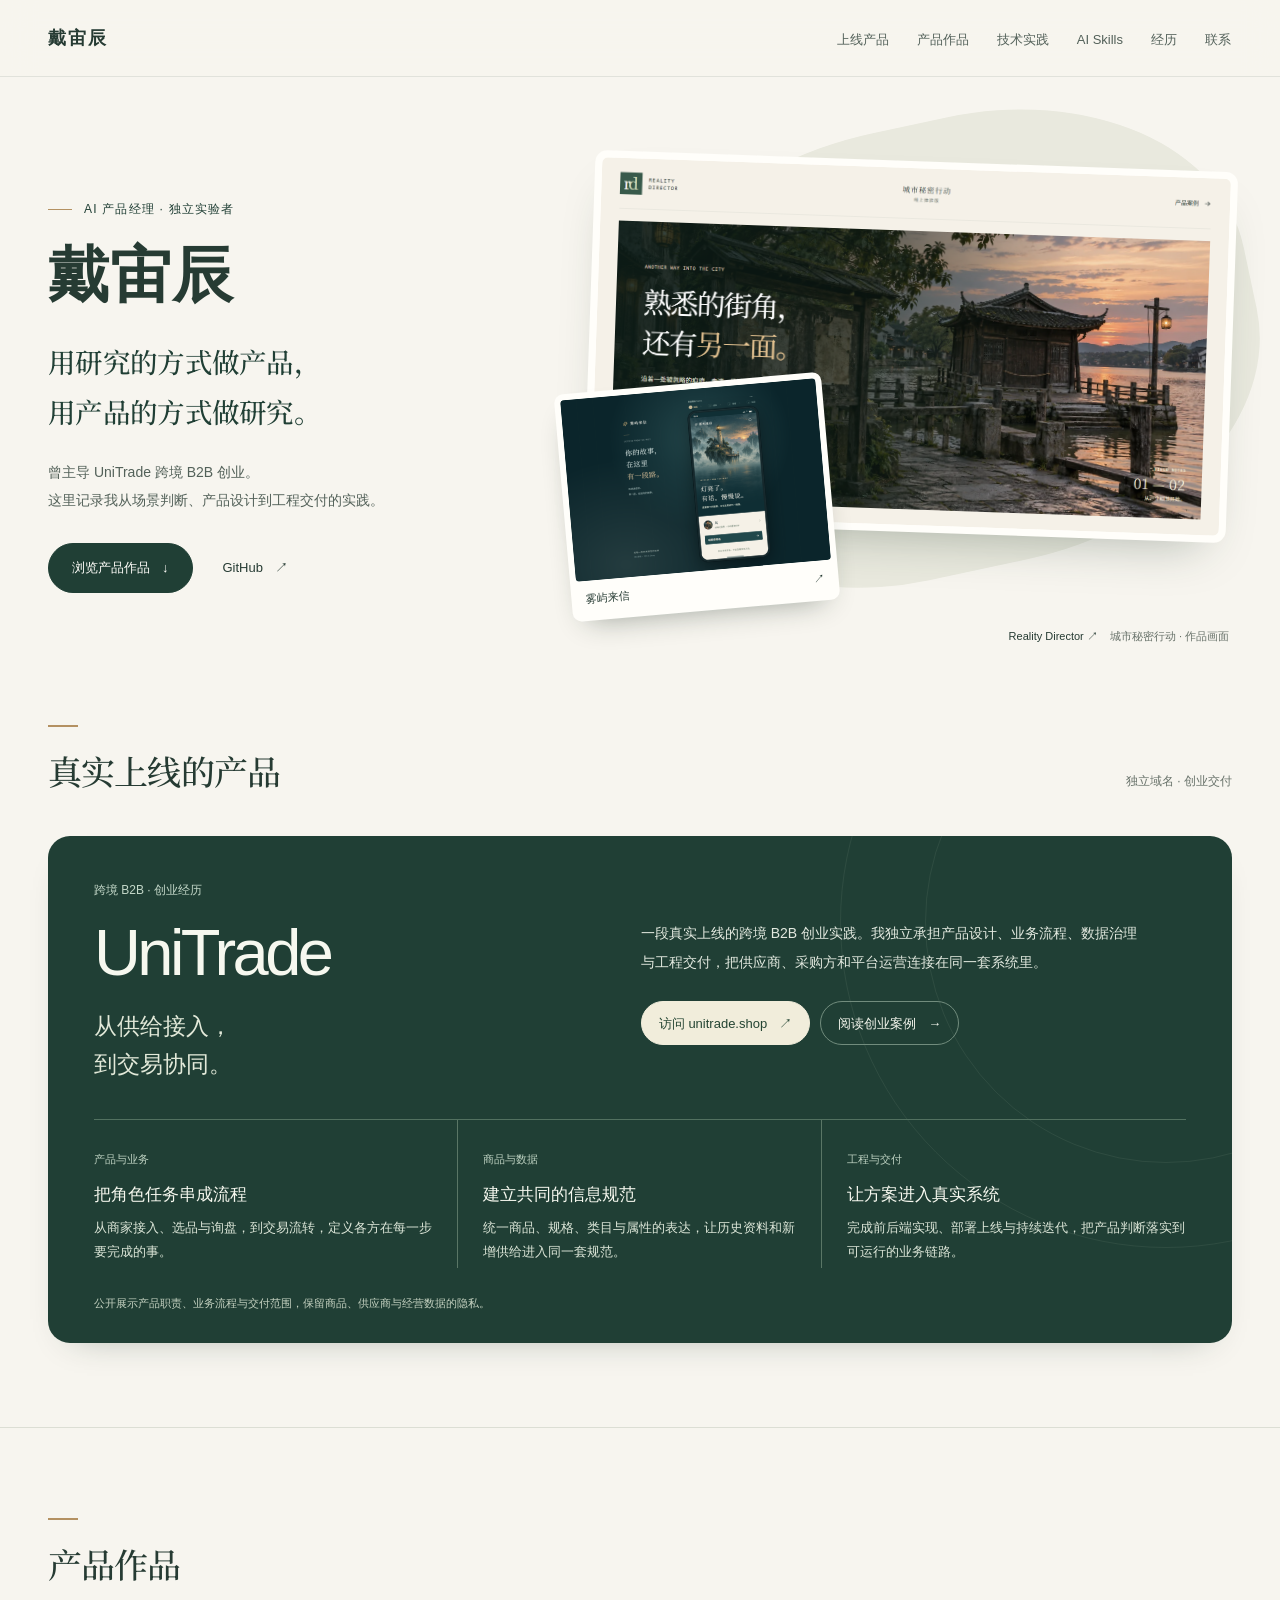
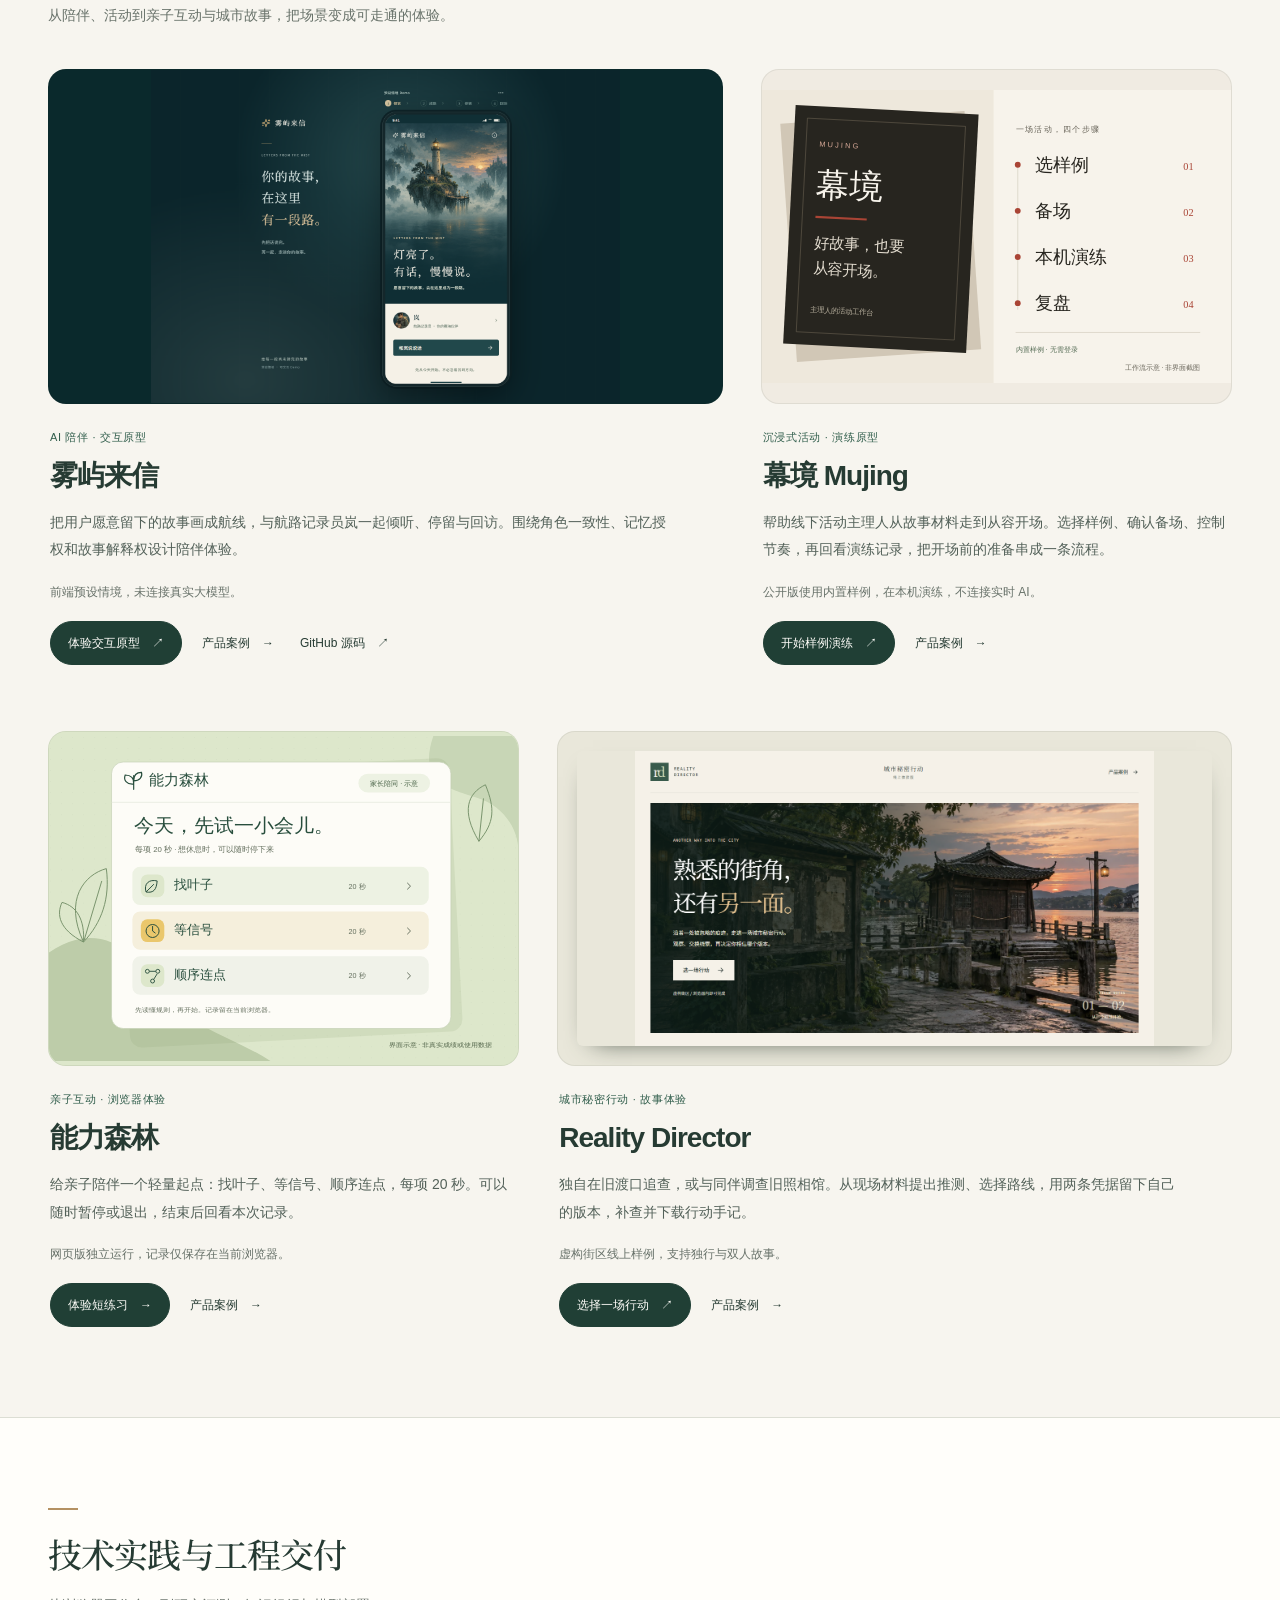
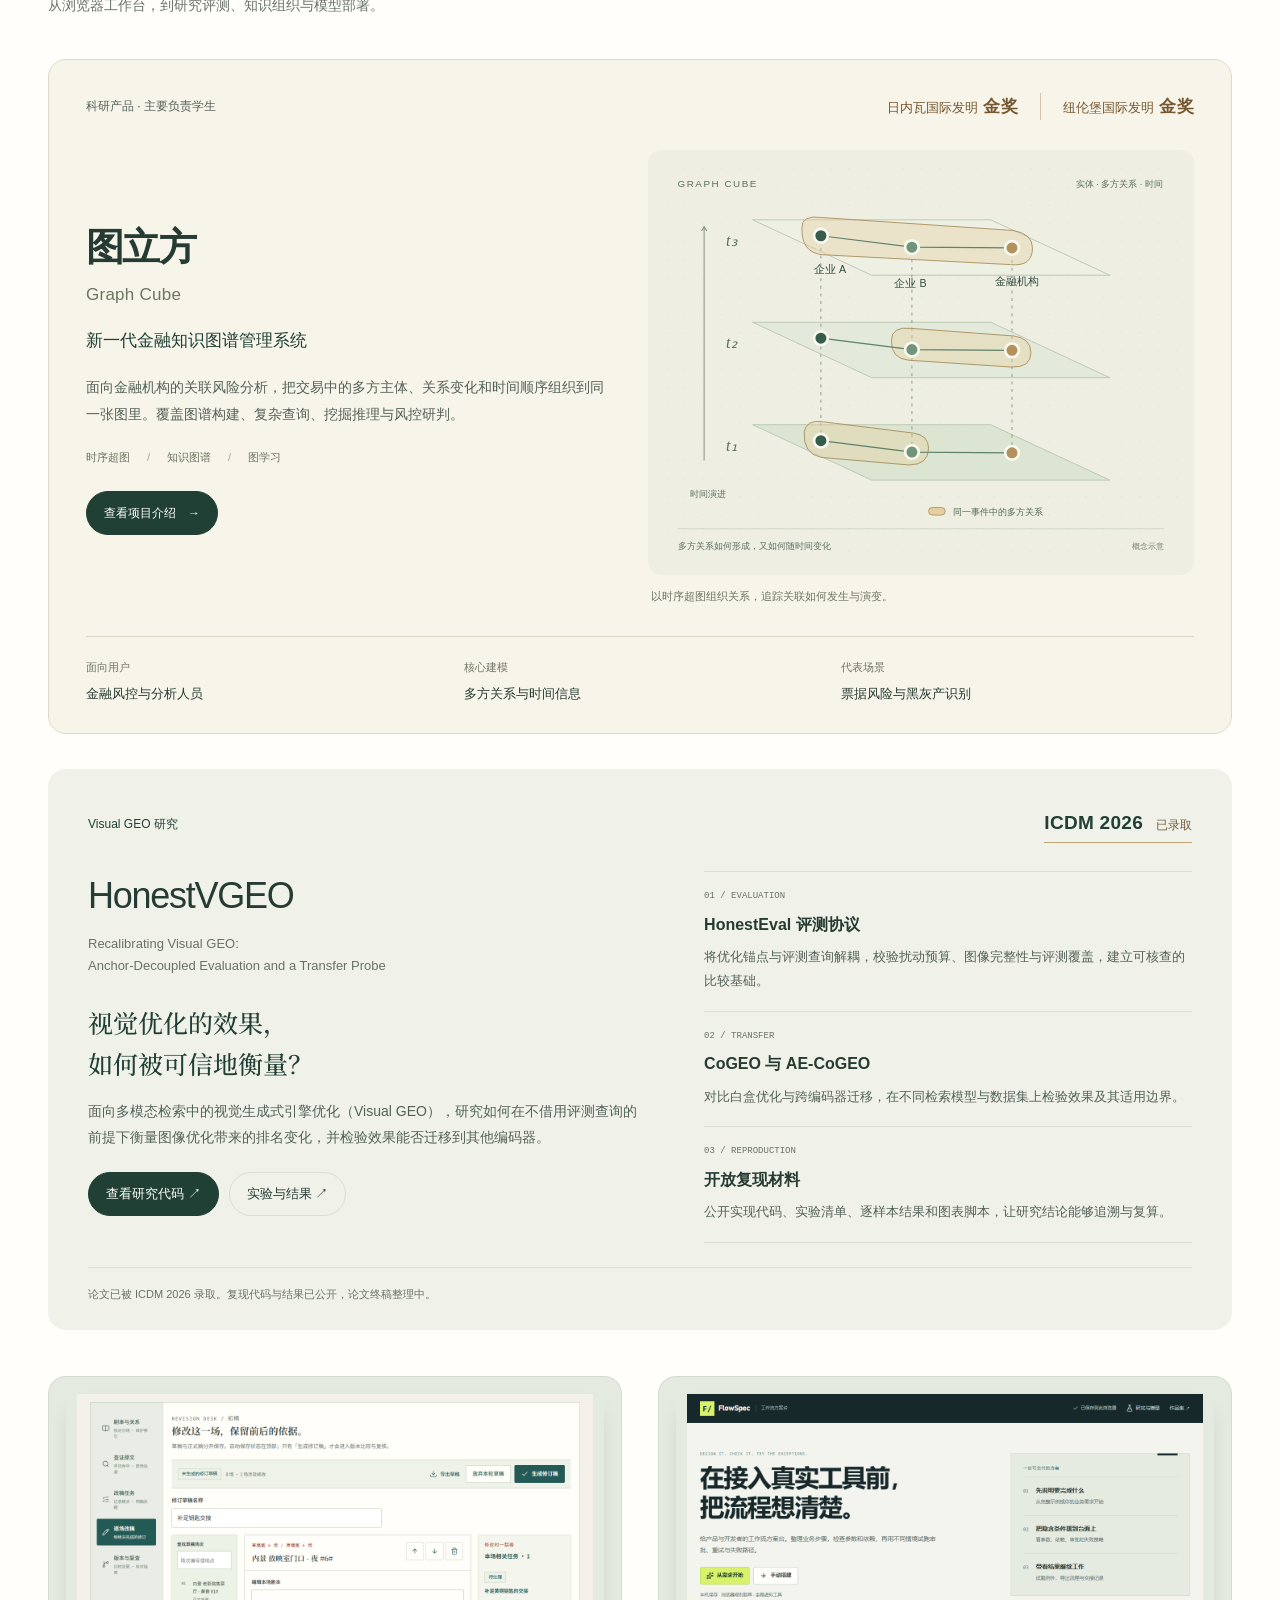
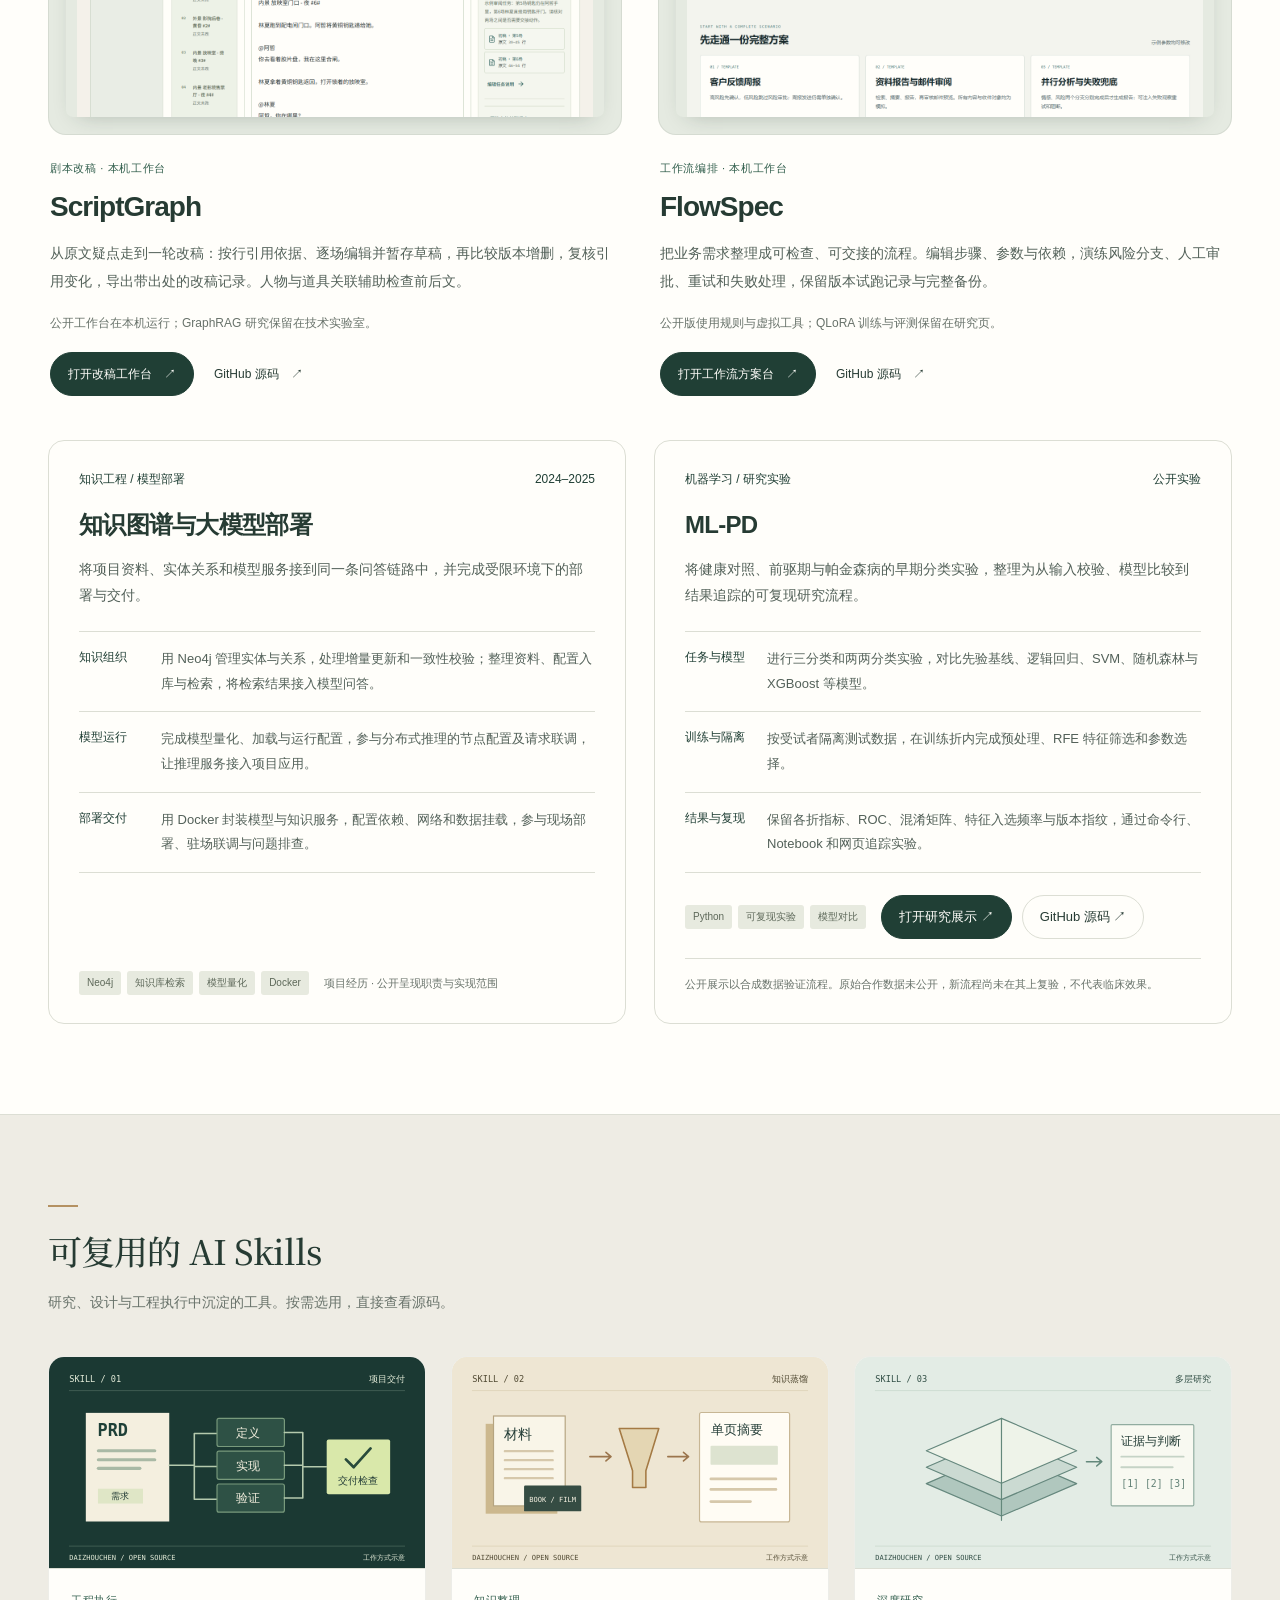
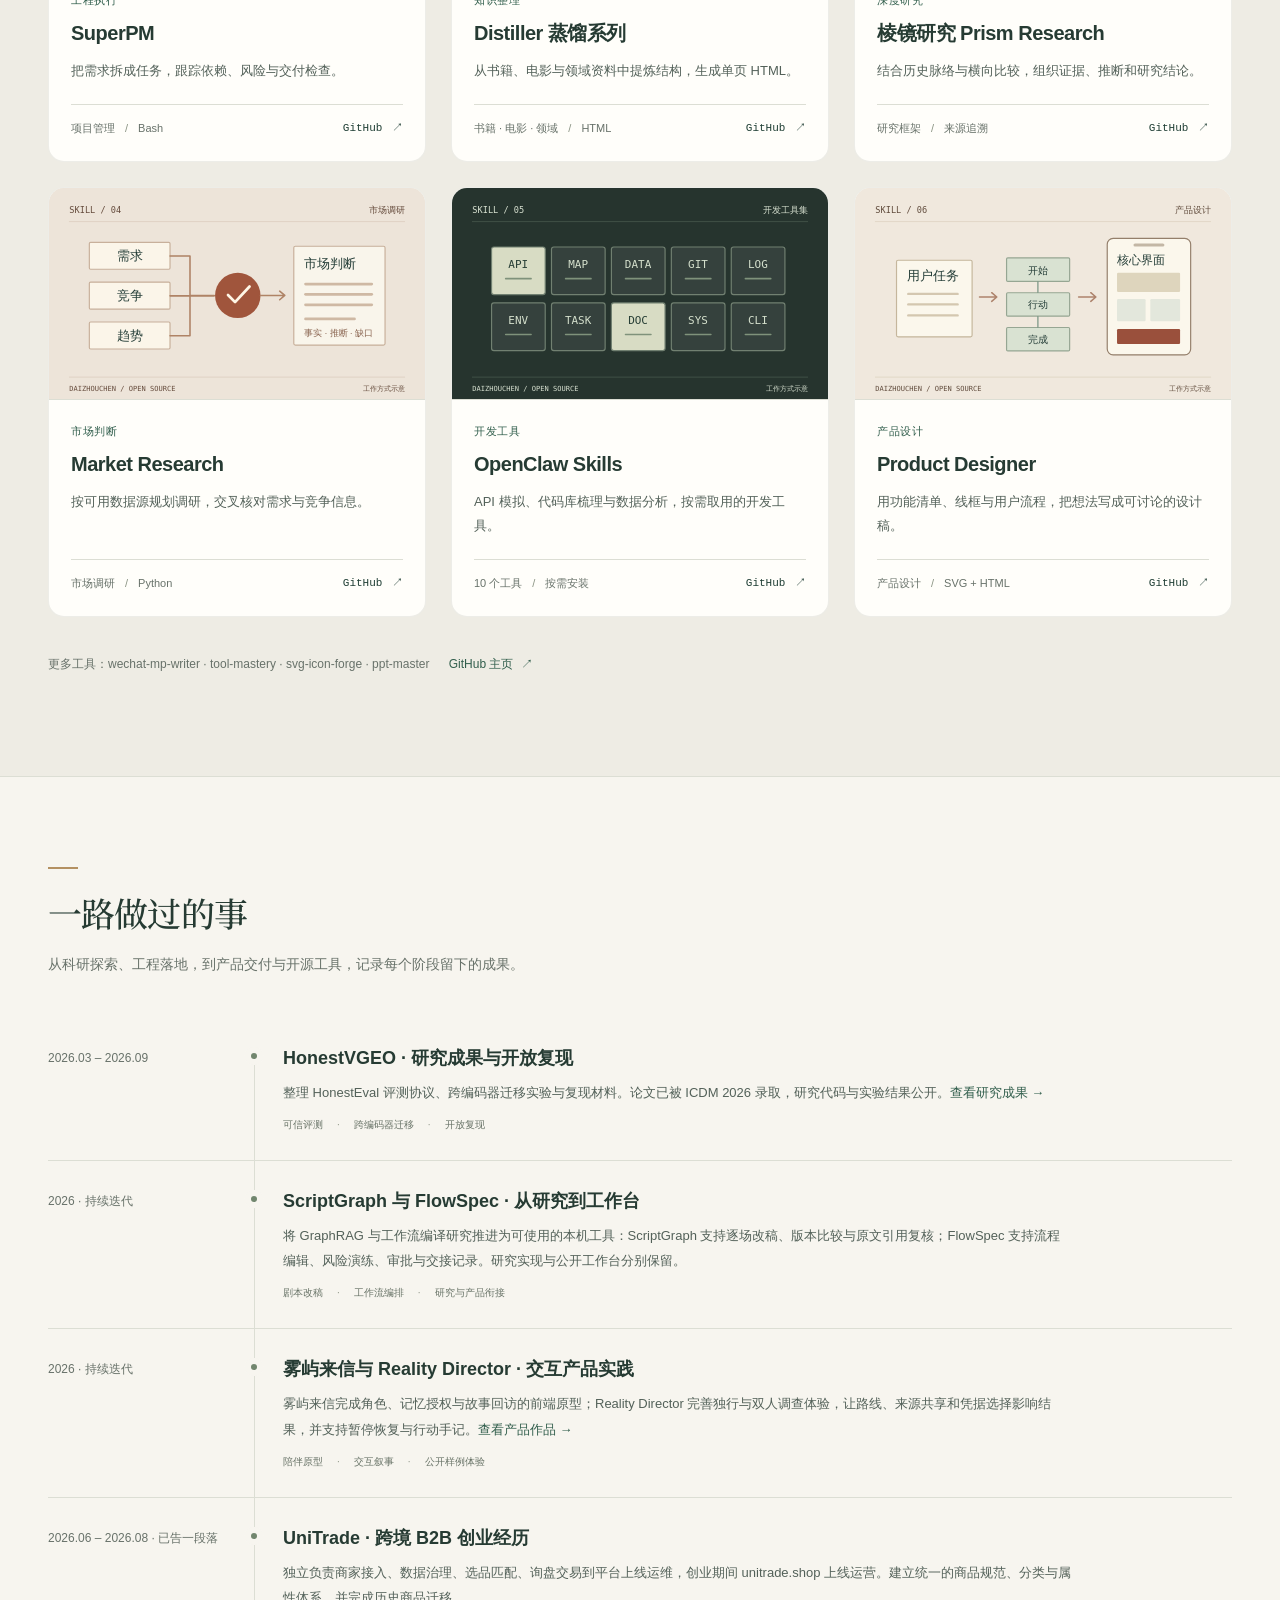
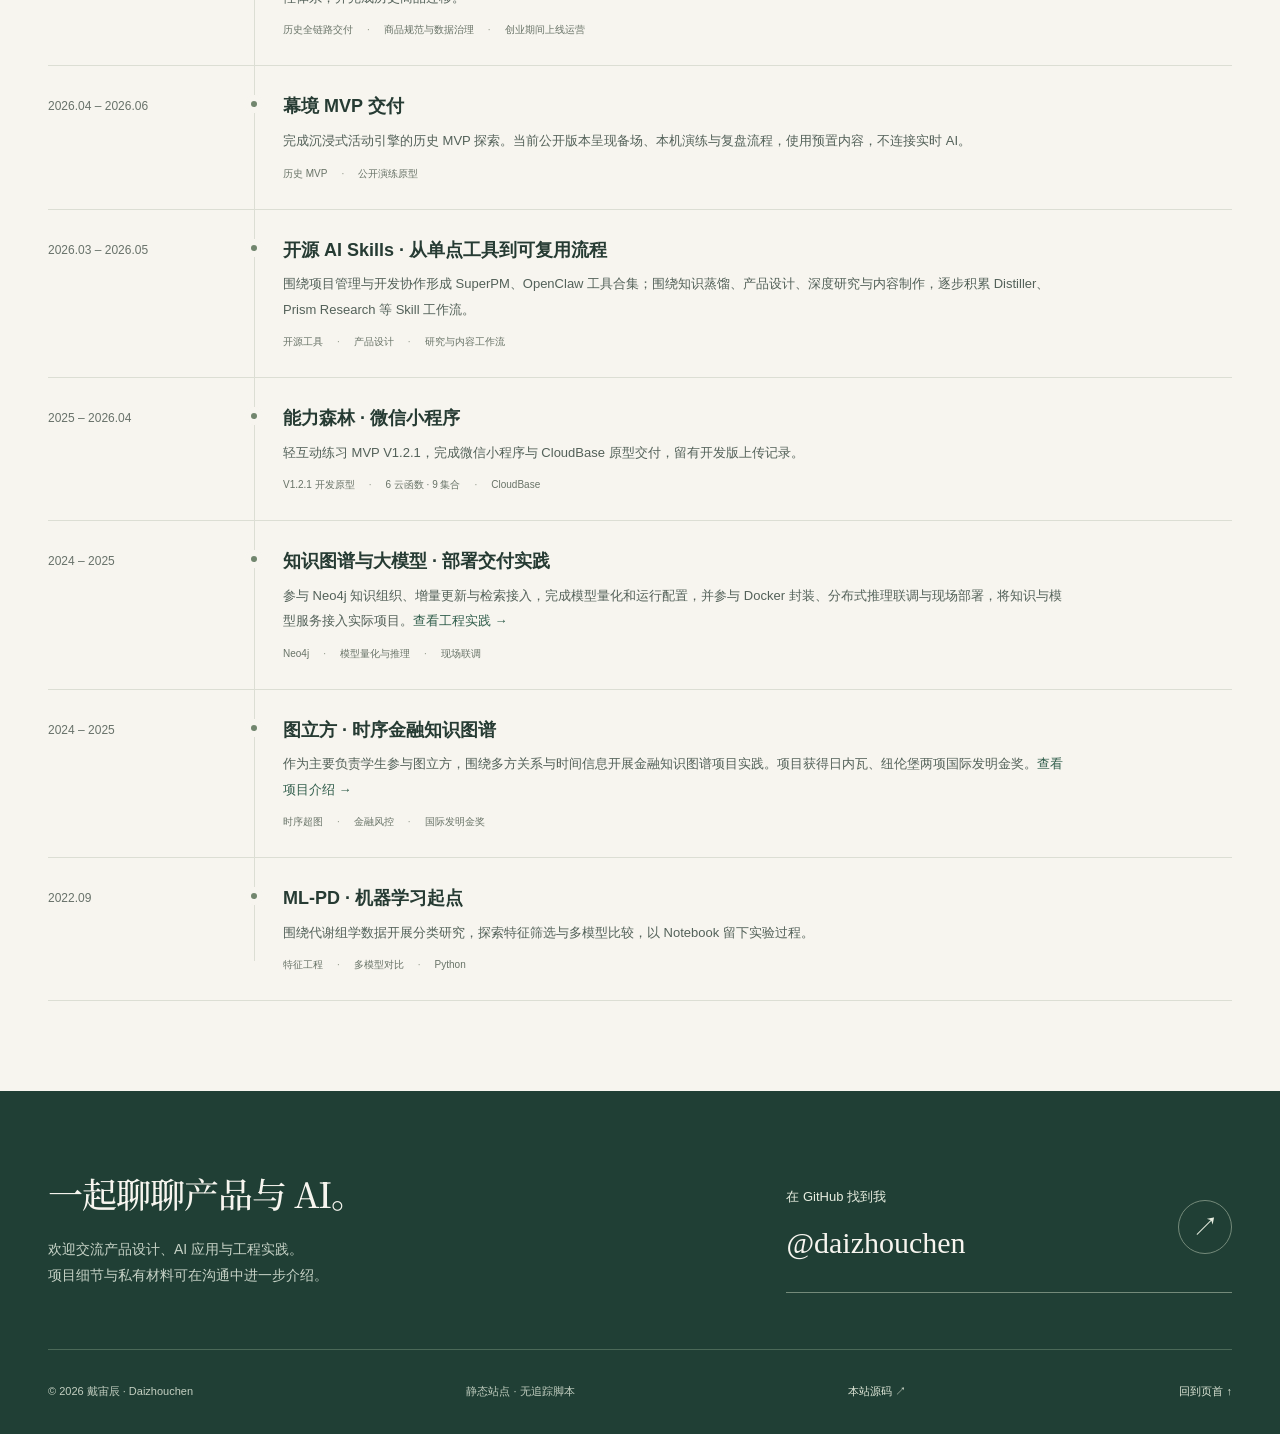
==== index.html @ 4d257a4b "Correct timeline dates and remove portfolio housekeeping" ====
<!DOCTYPE html>
<html lang="zh-CN">
<head>
<meta charset="UTF-8"/>
<meta name="viewport" content="width=device-width, initial-scale=1.0"/>
<link rel="icon" href="assets/favicon-name.svg" type="image/svg+xml"/>
<title>戴宙辰 Daizhouchen · AI 产品与工程实践</title>
<meta name="description" content="戴宙辰的产品与工程实践：UniTrade 真实上线经历、图立方时序金融知识图谱、可体验的产品作品、模型部署与开源 AI Skills。"/>
<link rel="stylesheet" href="assets/portfolio.css?v=20260928-recognition-type"/>
<link rel="preload" href="assets/fonts/portfolio-serif.woff2" as="font" type="font/woff2" crossorigin/>
<script src="assets/homepage.js?v=20260927-editorial" defer></script>
</head>
<body>

<a class="skip-link" href="#main">跳到作品内容</a>
<nav aria-label="主页导航">
  <div class="wrap nav-shell">
    <a class="brand" href="#top" aria-label="戴宙辰，返回页首">戴宙辰</a>
    <div class="nav-links">
      <a href="#unitrade">上线产品</a>
      <a href="#product-showcase">产品作品</a>
      <a href="#projects">技术实践</a>
      <a href="#skills">AI Skills</a>
      <a href="#timeline">经历</a>
      <a href="#contact">联系</a>
    </div>
  </div>
</nav>
<header id="top" class="hero">
  <div class="wrap hero-layout">
    <div class="hero-copy">
      <p class="eyebrow">AI 产品经理 · 独立实验者</p>
      <h1>戴宙辰</h1>
      <p class="hero-statement">用研究的方式做产品，<br/>用产品的方式做研究。</p>
      <p class="tagline">曾主导 UniTrade 跨境 B2B 创业。<br/>这里记录我从场景判断、产品设计到工程交付的实践。</p>
      <div class="cta"><a class="btn primary" href="#product-showcase">浏览产品作品 <span aria-hidden="true">↓</span></a><a class="btn ghost" href="https://github.com/daizhouchen" target="_blank" rel="noopener">GitHub <span aria-hidden="true">↗</span></a></div>
    </div>
    <figure class="hero-work">
      <div class="hero-composition">
      <a class="hero-work-image" href="https://daizhouchen.github.io/reality-director-demo/" target="_blank" rel="noopener" aria-label="体验 Reality Director 城市秘密行动"><img src="assets/reality-director-home.png" width="1280" height="727" alt="Reality Director 的实际体验首页：夕阳下的虚构渡口与城市秘密行动入口" fetchpriority="high"/></a>
      <a class="hero-companion" href="https://daizhouchen.github.io/mist-island-demo/" target="_blank" rel="noopener" aria-label="体验雾屿来信交互原型"><img src="assets/mist-island-preview.png" width="1440" height="1024" alt="雾屿来信的故事航线与幻想伙伴界面"/><span>雾屿来信 <span aria-hidden="true">↗</span></span></a>
      </div>
      <figcaption><span>Reality Director <span aria-hidden="true">↗</span></span><span>城市秘密行动 · 作品画面</span></figcaption>
    </figure>
  </div>
</header>
<main id="main" tabindex="-1">

<!-- ============ 01 真实上线产品 ============ -->
<section class="live-product" id="unitrade" aria-labelledby="unitrade-heading">
  <div class="wrap">
    <div class="section-head"><h2 id="unitrade-heading">真实上线的产品</h2><p class="section-caption">独立域名 · 创业交付</p></div>
    <div class="venture-panel">
      <div class="live-layout">
        <div class="live-copy">
          <p class="live-kicker">跨境 B2B · 创业经历</p>
          <h3>UniTrade</h3>
          <p class="live-statement">从供给接入，<br/>到交易协同。</p>
        </div>
        <div class="live-details">
          <p class="live-intro">一段真实上线的跨境 B2B 创业实践。我独立承担产品设计、业务流程、数据治理与工程交付，把供应商、采购方和平台运营连接在同一套系统里。</p>
          <div class="actions"><a class="abtn fill" href="https://unitrade.shop" target="_blank" rel="noopener">访问 unitrade.shop <span aria-hidden="true">↗</span></a><a class="abtn" href="demo/unitrade.html">阅读创业案例 <span aria-hidden="true">→</span></a></div>
        </div>
      </div>
      <div class="delivery-strip"><article><span>产品与业务</span><h4>把角色任务串成流程</h4><p>从商家接入、选品与询盘，到交易流转，定义各方在每一步要完成的事。</p></article><article><span>商品与数据</span><h4>建立共同的信息规范</h4><p>统一商品、规格、类目与属性的表达，让历史资料和新增供给进入同一套规范。</p></article><article><span>工程与交付</span><h4>让方案进入真实系统</h4><p>完成前后端实现、部署上线与持续迭代，把产品判断落实到可运行的业务链路。</p></article></div>
      <p class="live-note">公开展示产品职责、业务流程与交付范围，保留商品、供应商与经营数据的隐私。</p>
    </div>
  </div>
</section>

<!-- ============ 02 产品作品 ============ -->
<section id="product-showcase" aria-labelledby="products-heading">
  <span id="products" class="anchor-alias" aria-hidden="true"></span>
  <div class="wrap">
    <div class="section-head"><div><h2 id="products-heading">产品作品</h2><p class="sub">从陪伴、活动到亲子互动与城市故事，把场景变成可走通的体验。</p></div></div>
    <div class="demo-grid product-grid">

      <article class="demo-card">
        <div class="preview"><img width="1440" height="1024" src="assets/mist-island-preview.png" alt="雾屿来信交互原型：故事航线与幻想伙伴的陪伴体验" loading="lazy"/></div>
        <div class="demo-info">
          <div class="kind">AI 陪伴 · 交互原型</div>
          <h3>雾屿来信</h3>
          <p>把用户愿意留下的故事画成航线，与航路记录员岚一起倾听、停留与回访。围绕角色一致性、记忆授权和故事解释权设计陪伴体验。</p>
          <p class="project-note">前端预设情境，未连接真实大模型。</p>
          <div class="actions"><a class="abtn fill" href="https://daizhouchen.github.io/mist-island-demo/" target="_blank" rel="noopener">体验交互原型 <span aria-hidden="true">↗</span></a><a class="abtn" href="demo/mist-island.html">产品案例 <span aria-hidden="true">→</span></a><a class="abtn" href="https://github.com/daizhouchen/mist-island-demo" target="_blank" rel="noopener">GitHub 源码 <span aria-hidden="true">↗</span></a></div>
        </div>
      </article>

      <article class="demo-card">
        <div class="preview">
          <img src="assets/mujing-preview.svg" alt="幕境活动工作流示意：选样例、备场、本机演练、复盘" width="640" height="400" loading="lazy"/>
        </div>
        <div class="demo-info">
          <div class="kind">沉浸式活动 · 演练原型</div>
          <h3>幕境 Mujing</h3>
          <p>帮助线下活动主理人从故事材料走到从容开场。选择样例、确认备场、控制节奏，再回看演练记录，把开场前的准备串成一条流程。</p>
          <p class="project-note">公开版使用内置样例，在本机演练，不连接实时 AI。</p>
          <div class="actions"><a class="abtn fill" href="https://daizhouchen.github.io/mujing-demo/" target="_blank" rel="noopener">开始样例演练 <span aria-hidden="true">↗</span></a><a class="abtn" href="demo/mujing.html">产品案例 <span aria-hidden="true">→</span></a></div>
        </div>
      </article>

      <article class="demo-card">
        <div class="preview">
          <img src="assets/nengli-senlin-preview.svg" alt="能力森林练习入口示意：找叶子、等信号、顺序连点，每项20秒" width="720" height="500" loading="lazy" class="forest-cover"/>
        </div>
        <div class="demo-info">
          <div class="kind">亲子互动 · 浏览器体验</div>
          <h3>能力森林</h3>
          <p>给亲子陪伴一个轻量起点：找叶子、等信号、顺序连点，每项 20 秒。可以随时暂停或退出，结束后回看本次记录。</p>
          <p class="project-note">网页版独立运行，记录仅保存在当前浏览器。</p>
          <div class="actions"><a class="abtn fill" href="demo/forest/">体验短练习 <span aria-hidden="true">→</span></a><a class="abtn" href="demo/nengli-senlin.html">产品案例 <span aria-hidden="true">→</span></a></div>
        </div>
      </article>

      <article class="demo-card">
        <div class="preview reality-preview"><img src="assets/reality-director-home.png" alt="Reality Director 体验首页：城市秘密行动与虚构渡口场景" width="1280" height="727" loading="lazy"/></div>
        <div class="demo-info">
          <div class="kind">城市秘密行动 · 故事体验</div>
          <h3>Reality Director</h3>
          <p>独自在旧渡口追查，或与同伴调查旧照相馆。从现场材料提出推测、选择路线，用两条凭据留下自己的版本，补查并下载行动手记。</p>
          <p class="project-note">虚构街区线上样例，支持独行与双人故事。</p>
          <div class="actions"><a class="abtn fill" href="https://daizhouchen.github.io/reality-director-demo/" target="_blank" rel="noopener">选择一场行动 <span aria-hidden="true">↗</span></a><a class="abtn" href="demo/reality-director.html">产品案例 <span aria-hidden="true">→</span></a></div>
        </div>
      </article>

    </div>

  </div>
</section>

<!-- ============ 03 技术实践 ============ -->
<section id="projects" aria-labelledby="projects-heading">
  <div class="wrap">
    <div class="section-head"><div><h2 id="projects-heading">技术实践与工程交付</h2><p class="sub">从浏览器工作台，到研究评测、知识组织与模型部署。</p></div></div>
    <article class="tulifang-feature" id="tulifang" aria-labelledby="tulifang-heading">
      <div class="tulifang-feature-top"><span>科研产品 · 主要负责学生</span><div class="tulifang-awards" aria-label="项目奖项"><span class="tulifang-award"><span>日内瓦国际发明</span><strong>金奖</strong></span><span class="tulifang-award"><span>纽伦堡国际发明</span><strong>金奖</strong></span></div></div>
      <div class="tulifang-feature-grid">
        <div class="tulifang-feature-copy">
          <h3 id="tulifang-heading">图立方 <span>Graph Cube</span></h3>
          <p class="tulifang-feature-subtitle">新一代金融知识图谱管理系统</p>
          <p class="tulifang-feature-intro">面向金融机构的关联风险分析，把交易中的多方主体、关系变化和时间顺序组织到同一张图里。覆盖图谱构建、复杂查询、挖掘推理与风控研判。</p>
          <div class="tulifang-feature-topics"><span>时序超图</span><span>知识图谱</span><span>图学习</span></div>
          <div class="actions"><a class="abtn fill" href="demo/tulifang.html">查看项目介绍 <span aria-hidden="true">→</span></a></div>
        </div>
        <figure class="tulifang-feature-visual"><img src="assets/tulifang-temporal.svg" width="720" height="560" alt="时序超图概念示意：企业和金融机构在不同时间形成多方关系，节点为抽象示例" loading="lazy"/><figcaption>以时序超图组织关系，追踪关联如何发生与演变。</figcaption></figure>
      </div>
      <dl class="tulifang-feature-facts"><div><dt>面向用户</dt><dd>金融风控与分析人员</dd></div><div><dt>核心建模</dt><dd>多方关系与时间信息</dd></div><div><dt>代表场景</dt><dd>票据风险与黑灰产识别</dd></div></dl>
    </article>
    <article class="research-feature" id="honestvgeo" aria-labelledby="honestvgeo-heading">
      <div class="research-feature-head"><span>Visual GEO 研究</span><span class="conference-badge"><strong>ICDM 2026</strong><span>已录取</span></span></div>
      <div class="research-feature-grid">
        <div class="research-feature-copy">
          <h3 id="honestvgeo-heading">HonestVGEO</h3>
          <p class="paper-title" lang="en">Recalibrating Visual GEO:<br/>Anchor-Decoupled Evaluation and a Transfer Probe</p>
          <p class="research-question">视觉优化的效果，<br/>如何被可信地衡量？</p>
          <p class="research-summary">面向多模态检索中的视觉生成式引擎优化（Visual GEO），研究如何在不借用评测查询的前提下衡量图像优化带来的排名变化，并检验效果能否迁移到其他编码器。</p>
          <div class="actions"><a class="abtn fill" href="https://github.com/daizhouchen/HonestVGEO" target="_blank" rel="noopener">查看研究代码 ↗</a><a class="abtn" href="https://github.com/daizhouchen/HonestVGEO/tree/main/results" target="_blank" rel="noopener">实验与结果 ↗</a></div>
        </div>
        <dl class="research-contributions">
          <div><dt><span>01 / EVALUATION</span>HonestEval 评测协议</dt><dd>将优化锚点与评测查询解耦，校验扰动预算、图像完整性与评测覆盖，建立可核查的比较基础。</dd></div>
          <div><dt><span>02 / TRANSFER</span>CoGEO 与 AE-CoGEO</dt><dd>对比白盒优化与跨编码器迁移，在不同检索模型与数据集上检验效果及其适用边界。</dd></div>
          <div><dt><span>03 / REPRODUCTION</span>开放复现材料</dt><dd>公开实现代码、实验清单、逐样本结果和图表脚本，让研究结论能够追溯与复算。</dd></div>
        </dl>
      </div>
      <p class="research-status">论文已被 ICDM 2026 录取。复现代码与结果已公开，论文终稿整理中。</p>
    </article>
    <div class="demo-grid tech-grid">
      <article class="demo-card">
        <div class="preview"><img src="assets/scriptgraph-demo.png" alt="ScriptGraph 逐场改稿：修订草稿、关联原文与修改要求同屏核对" width="1280" height="800" loading="lazy"/></div>
        <div class="demo-info">
          <div class="kind">剧本改稿 · 本机工作台</div>
          <h3>ScriptGraph</h3>
          <p>从原文疑点走到一轮改稿：按行引用依据、逐场编辑并暂存草稿，再比较版本增删，复核引用变化，导出带出处的改稿记录。人物与道具关联辅助检查前后文。</p>
          <p class="project-note">公开工作台在本机运行；GraphRAG 研究保留在技术实验室。</p>
          <div class="actions"><a class="abtn fill" href="https://daizhouchen.github.io/scriptgraph-rag/" target="_blank" rel="noopener">打开改稿工作台 <span aria-hidden="true">↗</span></a><a class="abtn" href="https://github.com/daizhouchen/scriptgraph-rag" target="_blank" rel="noopener">GitHub 源码 <span aria-hidden="true">↗</span></a></div>
        </div>
      </article>

      <article class="demo-card">
        <div class="preview"><img src="assets/flowspec-demo.png" alt="FlowSpec 工作流方案台首页：业务需求、手动编排与场景模板" width="1280" height="800" loading="lazy"/></div>
        <div class="demo-info">
          <div class="kind">工作流编排 · 本机工作台</div>
          <h3>FlowSpec</h3>
          <p>把业务需求整理成可检查、可交接的流程。编辑步骤、参数与依赖，演练风险分支、人工审批、重试和失败处理，保留版本试跑记录与完整备份。</p>
          <p class="project-note">公开版使用规则与虚拟工具；QLoRA 训练与评测保留在研究页。</p>
          <div class="actions"><a class="abtn fill" href="https://daizhouchen.github.io/flowspec-sft/" target="_blank" rel="noopener">打开工作流方案台 <span aria-hidden="true">↗</span></a><a class="abtn" href="https://github.com/daizhouchen/flowspec-sft" target="_blank" rel="noopener">GitHub 源码 <span aria-hidden="true">↗</span></a></div>
        </div>
      </article>

    </div>
    <div class="practice-grid">
      <article class="practice-card deployment-card" id="knowledge-deployment" aria-labelledby="knowledge-heading">
        <div class="practice-meta"><span>知识工程 / 模型部署</span><span>2024–2025</span></div>
        <h3 id="knowledge-heading">知识图谱与大模型部署</h3>
        <p class="practice-intro">将项目资料、实体关系和模型服务接到同一条问答链路中，并完成受限环境下的部署与交付。</p>
        <dl class="practice-work"><div><dt>知识组织</dt><dd>用 Neo4j 管理实体与关系，处理增量更新和一致性校验；整理资料、配置入库与检索，将检索结果接入模型问答。</dd></div><div><dt>模型运行</dt><dd>完成模型量化、加载与运行配置，参与分布式推理的节点配置及请求联调，让推理服务接入项目应用。</dd></div><div><dt>部署交付</dt><dd>用 Docker 封装模型与知识服务，配置依赖、网络和数据挂载，参与现场部署、驻场联调与问题排查。</dd></div></dl>
        <div class="practice-bottom"><div class="tags"><span class="tag">Neo4j</span><span class="tag">知识库检索</span><span class="tag">模型量化</span><span class="tag">Docker</span></div><span class="practice-note">项目经历 · 公开呈现职责与实现范围</span></div>
      </article>
      <article class="practice-card" id="ml-pd" aria-labelledby="mlpd-heading">
        <div class="practice-meta"><span>机器学习 / 研究实验</span><span>公开实验</span></div>
        <h3 id="mlpd-heading">ML-PD</h3>
        <p class="practice-intro">将健康对照、前驱期与帕金森病的早期分类实验，整理为从输入校验、模型比较到结果追踪的可复现研究流程。</p>
        <dl class="practice-work"><div><dt>任务与模型</dt><dd>进行三分类和两两分类实验，对比先验基线、逻辑回归、SVM、随机森林与 XGBoost 等模型。</dd></div><div><dt>训练与隔离</dt><dd>按受试者隔离测试数据，在训练折内完成预处理、RFE 特征筛选和参数选择。</dd></div><div><dt>结果与复现</dt><dd>保留各折指标、ROC、混淆矩阵、特征入选频率与版本指纹，通过命令行、Notebook 和网页追踪实验。</dd></div></dl>
        <div class="practice-bottom"><div class="tags"><span class="tag">Python</span><span class="tag">可复现实验</span><span class="tag">模型对比</span></div><div class="actions"><a class="abtn fill" href="https://daizhouchen.github.io/ML-PD/" target="_blank" rel="noopener">打开研究展示 ↗</a><a class="abtn" href="https://github.com/daizhouchen/ML-PD" target="_blank" rel="noopener">GitHub 源码 ↗</a></div></div>
        <p class="research-note">公开展示以合成数据验证流程。原始合作数据未公开，新流程尚未在其上复验，不代表临床效果。</p>
      </article>
    </div>
  </div>
</section>

<!-- ============ 04 Skills ============ -->
<section id="skills" class="skills-window" aria-labelledby="skills-heading">
  <div class="wrap">
    <div class="skills-heading section-head"><div><h2 id="skills-heading">可复用的 AI Skills</h2><p class="sub">研究、设计与工程执行中沉淀的工具。按需选用，直接查看源码。</p></div></div>
    <div class="skill-grid">
      <a class="skill-card" href="https://github.com/daizhouchen/superpm" target="_blank" rel="noopener">
        <div class="skill-art"><img src="assets/skills/superpm.svg" alt="从需求文档、并行任务到交付检查的概念示意" width="960" height="540" loading="lazy"/></div>
        <div class="skill-body"><span class="skill-category">工程执行</span><h3>SuperPM</h3><p>把需求拆成任务，跟踪依赖、风险与交付检查。</p>
          <div class="skill-bottom"><div class="skill-tags"><span>项目管理</span><span>Bash</span></div><span class="skill-link">GitHub <span aria-hidden="true">↗</span></span></div>
        </div>
      </a>
      <a class="skill-card" href="https://github.com/daizhouchen/book-distiller" target="_blank" rel="noopener">
        <div class="skill-art"><img src="assets/skills/distiller.svg" alt="将来源材料提炼为结构化单页的概念示意" width="960" height="540" loading="lazy"/></div>
        <div class="skill-body"><span class="skill-category">知识整理</span><h3>Distiller 蒸馏系列</h3><p>从书籍、电影与领域资料中提炼结构，生成单页 HTML。</p>
          <div class="skill-bottom"><div class="skill-tags"><span>书籍 · 电影 · 领域</span><span>HTML</span></div><span class="skill-link">GitHub <span aria-hidden="true">↗</span></span></div>
        </div>
      </a>
      <a class="skill-card" href="https://github.com/daizhouchen/prism-research" target="_blank" rel="noopener">
        <div class="skill-art"><img src="assets/skills/prism.svg" alt="多层分析汇合为可追溯研究结论的概念示意" width="960" height="540" loading="lazy"/></div>
        <div class="skill-body"><span class="skill-category">深度研究</span><h3>棱镜研究 Prism Research</h3><p>结合历史脉络与横向比较，组织证据、推断和研究结论。</p>
          <div class="skill-bottom"><div class="skill-tags"><span>研究框架</span><span>来源追溯</span></div><span class="skill-link">GitHub <span aria-hidden="true">↗</span></span></div>
        </div>
      </a>
      <a class="skill-card" href="https://github.com/daizhouchen/market-research-skill" target="_blank" rel="noopener">
        <div class="skill-art"><img src="assets/skills/market.svg" alt="从需求、竞争和趋势信息形成市场判断的概念示意" width="960" height="540" loading="lazy"/></div>
        <div class="skill-body"><span class="skill-category">市场判断</span><h3>Market Research</h3><p>按可用数据源规划调研，交叉核对需求与竞争信息。</p>
          <div class="skill-bottom"><div class="skill-tags"><span>市场调研</span><span>Python</span></div><span class="skill-link">GitHub <span aria-hidden="true">↗</span></span></div>
        </div>
      </a>
      <a class="skill-card" href="https://github.com/daizhouchen/openclaw-skills" target="_blank" rel="noopener">
        <div class="skill-art"><img src="assets/skills/openclaw.svg" alt="开发工具分别组织为独立模块的概念示意" width="960" height="540" loading="lazy"/></div>
        <div class="skill-body"><span class="skill-category">开发工具</span><h3>OpenClaw Skills</h3><p>API 模拟、代码库梳理与数据分析，按需取用的开发工具。</p>
          <div class="skill-bottom"><div class="skill-tags"><span>10 个工具</span><span>按需安装</span></div><span class="skill-link">GitHub <span aria-hidden="true">↗</span></span></div>
        </div>
      </a>
      <a class="skill-card" href="https://github.com/daizhouchen/claude-product-designer" target="_blank" rel="noopener">
        <div class="skill-art"><img src="assets/skills/designer.svg" alt="把用户任务、流程与界面对应起来的概念示意" width="960" height="540" loading="lazy"/></div>
        <div class="skill-body"><span class="skill-category">产品设计</span><h3>Product Designer</h3><p>用功能清单、线框与用户流程，把想法写成可讨论的设计稿。</p>
          <div class="skill-bottom"><div class="skill-tags"><span>产品设计</span><span>SVG + HTML</span></div><span class="skill-link">GitHub <span aria-hidden="true">↗</span></span></div>
        </div>
      </a>
    </div>
    <p class="skills-more">更多工具：wechat-mp-writer · tool-mastery · svg-icon-forge · ppt-master <a href="https://github.com/daizhouchen" target="_blank" rel="noopener">GitHub 主页 <span aria-hidden="true">↗</span></a></p>
  </div>
</section>

<!-- ============ 05 时间轴 ============ -->
<section id="timeline" aria-labelledby="timeline-heading">
  <div class="wrap">
    <div class="section-head"><div><h2 id="timeline-heading">一路做过的事</h2><p class="sub">从科研探索、工程落地，到产品交付与开源工具，记录每个阶段留下的成果。</p></div></div>
    <div class="timeline">
      <div class="tl-item">
        <div class="tl-date">2026.03 – 2026.09</div>
        <h4>HonestVGEO · 研究成果与开放复现</h4>
        <p>整理 HonestEval 评测协议、跨编码器迁移实验与复现材料。论文已被 ICDM 2026 录取，研究代码与实验结果公开。<a href="#honestvgeo">查看研究成果 →</a></p>
        <div class="tl-tags"><span class="tl-tag">可信评测</span><span class="tl-tag">跨编码器迁移</span><span class="tl-tag">开放复现</span></div>
      </div>
      <div class="tl-item">
        <div class="tl-date">2026 · 持续迭代</div>
        <h4>ScriptGraph 与 FlowSpec · 从研究到工作台</h4>
        <p>将 GraphRAG 与工作流编译研究推进为可使用的本机工具：ScriptGraph 支持逐场改稿、版本比较与原文引用复核；FlowSpec 支持流程编辑、风险演练、审批与交接记录。研究实现与公开工作台分别保留。</p>
        <div class="tl-tags"><span class="tl-tag">剧本改稿</span><span class="tl-tag">工作流编排</span><span class="tl-tag">研究与产品衔接</span></div>
      </div>
      <div class="tl-item">
        <div class="tl-date">2026 · 持续迭代</div>
        <h4>雾屿来信与 Reality Director · 交互产品实践</h4>
        <p>雾屿来信完成角色、记忆授权与故事回访的前端原型；Reality Director 完善独行与双人调查体验，让路线、来源共享和凭据选择影响结果，并支持暂停恢复与行动手记。<a href="#product-showcase">查看产品作品 →</a></p>
        <div class="tl-tags"><span class="tl-tag">陪伴原型</span><span class="tl-tag">交互叙事</span><span class="tl-tag">公开样例体验</span></div>
      </div>
      <div class="tl-item">
        <div class="tl-date">2026.06 – 2026.08 · 已告一段落</div>
        <h4>UniTrade · 跨境 B2B 创业经历</h4>
        <p>独立负责商家接入、数据治理、选品匹配、询盘交易到平台上线运维，创业期间 unitrade.shop 上线运营。建立统一的商品规范、分类与属性体系，并完成历史商品迁移。</p>
        <div class="tl-tags"><span class="tl-tag">历史全链路交付</span><span class="tl-tag">商品规范与数据治理</span><span class="tl-tag">创业期间上线运营</span></div>
      </div>
      <div class="tl-item">
        <div class="tl-date">2026.04 – 2026.06</div>
        <h4>幕境 MVP 交付</h4>
        <p>完成沉浸式活动引擎的历史 MVP 探索。当前公开版本呈现备场、本机演练与复盘流程，使用预置内容，不连接实时 AI。</p>
        <div class="tl-tags"><span class="tl-tag">历史 MVP</span><span class="tl-tag">公开演练原型</span></div>
      </div>
      <div class="tl-item">
        <div class="tl-date">2026.03 – 2026.05</div>
        <h4>开源 AI Skills · 从单点工具到可复用流程</h4>
        <p>围绕项目管理与开发协作形成 SuperPM、OpenClaw 工具合集；围绕知识蒸馏、产品设计、深度研究与内容制作，逐步积累 Distiller、Prism Research 等 Skill 工作流。</p>
        <div class="tl-tags"><span class="tl-tag">开源工具</span><span class="tl-tag">产品设计</span><span class="tl-tag">研究与内容工作流</span></div>
      </div>
      <div class="tl-item">
        <div class="tl-date">2025 – 2026.04</div>
        <h4>能力森林 · 微信小程序</h4>
        <p>轻互动练习 MVP V1.2.1，完成微信小程序与 CloudBase 原型交付，留有开发版上传记录。</p>
        <div class="tl-tags"><span class="tl-tag">V1.2.1 开发原型</span><span class="tl-tag">6 云函数 · 9 集合</span><span class="tl-tag">CloudBase</span></div>
      </div>
      <div class="tl-item">
        <div class="tl-date">2024 – 2025</div>
        <h4>知识图谱与大模型 · 部署交付实践</h4>
        <p>参与 Neo4j 知识组织、增量更新与检索接入，完成模型量化和运行配置，并参与 Docker 封装、分布式推理联调与现场部署，将知识与模型服务接入实际项目。<a href="#knowledge-deployment">查看工程实践 →</a></p>
        <div class="tl-tags"><span class="tl-tag">Neo4j</span><span class="tl-tag">模型量化与推理</span><span class="tl-tag">现场联调</span></div>
      </div>
      <div class="tl-item">
        <div class="tl-date">2024 – 2025</div>
        <h4>图立方 · 时序金融知识图谱</h4>
        <p>作为主要负责学生参与图立方，围绕多方关系与时间信息开展金融知识图谱项目实践。项目获得日内瓦、纽伦堡两项国际发明金奖。<a href="#tulifang">查看项目介绍 →</a></p>
        <div class="tl-tags"><span class="tl-tag">时序超图</span><span class="tl-tag">金融风控</span><span class="tl-tag">国际发明金奖</span></div>
      </div>
      <div class="tl-item">
        <div class="tl-date">2022.09</div>
        <h4>ML-PD · 机器学习起点</h4>
        <p>围绕代谢组学数据开展分类研究，探索特征筛选与多模型比较，以 Notebook 留下实验过程。</p>
        <div class="tl-tags"><span class="tl-tag">特征工程</span><span class="tl-tag">多模型对比</span><span class="tl-tag">Python</span></div>
      </div>
    </div>
  </div>
</section>

</main>
<footer id="contact" aria-labelledby="contact-heading">
  <div class="wrap">
    <div class="contact-layout">
      <div><h2 id="contact-heading">一起聊聊产品与 AI。</h2><p class="sub">欢迎交流产品设计、AI 应用与工程实践。<br/>项目细节与私有材料可在沟通中进一步介绍。</p></div>
      <a class="contact-link" href="https://github.com/daizhouchen" target="_blank" rel="noopener"><span>在 GitHub 找到我<small>@daizhouchen</small></span><span aria-hidden="true">↗</span></a>
    </div>
    <div class="footer-bottom"><span>© 2026 戴宙辰 · Daizhouchen</span><span>静态站点 · 无追踪脚本</span><a href="https://github.com/daizhouchen/daizhouchen.github.io" target="_blank" rel="noopener">本站源码 ↗</a><a href="#top">回到页首 ↑</a></div>
  </div>
</footer>
</body>
</html>
---- assets/portfolio.css ----
@font-face{font-family:"Portfolio Serif";src:url("fonts/portfolio-serif.woff2") format("woff2");font-style:normal;font-weight:500;font-display:swap}
/* Shared portfolio design system. Product sites retain their own styles. */
:root{--paper:#f7f5ef;--surface:#fffefa;--paper-2:#eeece4;--ink:#263b33;--ink-soft:#536159;--ink-faint:#68726a;--line:#dcded4;--accent:#315e4c;--green:#203f35;--gold:#b49162;--serif:"Portfolio Serif","Noto Serif SC","Source Han Serif SC","Songti SC","SimSun",Georgia,serif;--sans:"Noto Sans SC","PingFang SC","Microsoft YaHei",sans-serif;--mono:"JetBrains Mono","SFMono-Regular",Consolas,monospace}
*{box-sizing:border-box;margin:0;padding:0}
html{scroll-behavior:smooth;scroll-padding-top:92px}
body{background:var(--paper);color:var(--ink);font:16px/1.8 var(--sans);-webkit-font-smoothing:antialiased}
::selection{color:var(--surface);background:var(--green)}
a{color:var(--accent);text-decoration:none;text-underline-offset:4px}
a:hover{text-decoration:underline}
a:focus-visible{outline:3px solid var(--accent);outline-offset:5px}
main:focus{outline:none}
img{display:block;max-width:100%}
.wrap{width:100%;max-width:1280px;margin-inline:auto;padding-inline:48px}
.skip-link{position:fixed;z-index:100;top:10px;left:20px;padding:10px 18px;background:var(--surface)}
.skip-link:not(:focus){clip-path:inset(50%);width:1px;height:1px;overflow:hidden;white-space:nowrap;padding:0}

/* Masthead and native section navigation. */
nav{position:sticky;top:0;z-index:50;background:rgba(247,245,239,.94);backdrop-filter:blur(16px);border-bottom:1px solid rgba(38,59,51,.10)}
.nav-shell{display:flex;align-items:center;justify-content:space-between;gap:32px}
nav .brand{flex:none;display:inline-flex;align-items:center;min-height:76px;padding-right:16px;color:var(--ink);font:600 18px/1.6 var(--sans);letter-spacing:.10em}
nav .brand:hover{text-decoration:none}
.nav-links{display:flex;align-items:stretch;gap:26px;min-width:0;overflow-x:auto;scrollbar-width:thin}
.nav-links a{position:relative;display:inline-flex;align-items:center;min-height:76px;padding:3px 1px 0;white-space:nowrap;color:var(--ink-soft);font-size:13px}
.nav-links a::after{content:"";position:absolute;bottom:0;left:0;right:0;height:2px;background:var(--accent);transform:scaleX(0);transition:transform .18s ease}
.nav-links a:hover,.nav-links a[aria-current]{color:var(--accent);text-decoration:none}
.nav-links a:hover::after,.nav-links a[aria-current]::after{transform:scaleX(1)}
.nav-links a:focus-visible{outline-offset:-4px}

/* Opening spread. */
.hero{position:relative;padding:68px 0 78px;overflow:clip}
.hero-layout{display:grid;grid-template-columns:.82fr 1.18fr;align-items:center;gap:50px}
.eyebrow{font:500 12px/1.8 var(--sans);letter-spacing:.10em;color:var(--green);margin-bottom:18px;display:flex;align-items:center;gap:12px}
h1{font:600 clamp(48px,4.8vw,68px)/1.2 var(--sans);letter-spacing:.02em}
.hero-statement{font:500 clamp(24px,2.15vw,31px)/1.8 var(--serif);margin-top:25px;letter-spacing:-.025em;color:var(--green)}
.tagline{max-width:440px;font-size:14px;line-height:2;color:var(--ink-soft);margin-top:22px}
.cta,.actions{display:flex;flex-wrap:wrap;align-items:center;gap:10px}
.cta{margin-top:29px;gap:15px}
.btn,.abtn{display:inline-flex;justify-content:center;align-items:center;gap:12px;min-height:44px;padding:10px 17px;border:1px solid var(--line);border-radius:30px;background:transparent;color:var(--ink);font:500 13px/1.5 var(--sans);transition:background .2s ease,border-color .2s ease,color .2s ease,transform .2s ease}
.btn{min-height:50px;padding-inline:23px;border-radius:30px;font-size:13px}
.btn.primary,.abtn.fill{background:var(--green);border-color:var(--green);color:var(--surface)}
.btn:hover,.abtn:hover{text-decoration:none;border-color:var(--green);background:#e7ece3;color:var(--green)}
.btn.primary:hover,.abtn.fill:hover{background:#16372e;border-color:#16372e;color:#fff}

/* Chapter rhythm and shared project cards. */
section{padding:90px 0;border-top:1px solid var(--line);scroll-margin-top:20px}
.anchor-alias{display:block;height:0;scroll-margin-top:130px}
h2{font:500 34px/1.5 var(--serif);letter-spacing:-.025em}
.num{display:inline-block;font:11px/1.5 var(--mono);letter-spacing:0;color:var(--accent);vertical-align:baseline;margin-right:16px}
.sub{color:var(--ink-faint);font-size:14px;line-height:1.85;margin-top:14px}
.section-head .sub{max-width:760px}
.demo-grid{display:grid;grid-template-columns:repeat(2,minmax(0,1fr));gap:60px 36px}
.demo-card{min-width:0;display:flex;flex-direction:column;background:transparent}
.demo-card:hover{transform:none}
.preview{aspect-ratio:16/10;background:#e9ece2;overflow:hidden;border:1px solid rgba(32,39,35,.08);border-radius:18px}
.preview>img{width:100%;height:100%;object-fit:contain;object-position:center;transition:transform .55s cubic-bezier(.2,.7,.2,1)}
.preview>.forest-cover{object-fit:contain;background:#dde7cb}
.reality-preview{background:#0e0f12}
.reality-preview>img{object-fit:contain}
.demo-info{display:flex;flex:1;flex-direction:column;padding:24px 2px 0}
.kind,.skill-category{font:500 11px/1.7 var(--sans);letter-spacing:.06em;color:var(--accent);margin-bottom:9px}
.demo-info h3{font:600 28px/1.45 var(--sans);letter-spacing:-.035em;margin-bottom:13px}
.demo-info>p{color:var(--ink-soft);font-size:14px;line-height:1.95;margin-bottom:17px;max-width:620px}
.demo-info>p:not(.project-note){flex:1}
.demo-info .project-note{font-size:12px;color:var(--ink-faint);margin-bottom:18px;line-height:1.85}
.demo-info .actions{gap:10px 14px}
.demo-info .abtn{font-size:12px;padding-inline:17px;border-radius:30px}

/* Shipped venture. */
.live-product{padding:0 0 84px;border-top:0;background:var(--paper)}
.live-layout{display:grid;grid-template-columns:1fr 1.12fr;gap:60px;align-items:center;padding:0 0 35px;position:relative}
.live-kicker{font:500 12px/1.7 var(--sans);color:#c4d8c9;margin-bottom:16px}
.live-copy h3{font:500 65px/1.15 var(--sans);letter-spacing:-.055em}
.live-intro{color:#e2e9df;font-size:14px;line-height:2.1;max-width:510px}
.live-copy .actions{margin-top:27px}
.live-copy .abtn{border-color:#819382;color:#f3f0e5}
.live-copy .abtn.fill{background:#e4ddc5;border-color:#e4ddc5;color:#203b31}
.live-copy .abtn:hover{background:#365247}
.live-copy .abtn.fill:hover{background:#f2ead4}
.live-product a:focus-visible{outline-color:#e4ddc5}
.delivery-strip{position:relative;display:grid;grid-template-columns:repeat(3,minmax(0,1fr));border-top:1px solid #527160}
.delivery-strip article{padding:24px 25px 4px;border-right:1px solid #5a7666}
.delivery-strip article:first-child{padding-left:0}
.delivery-strip article:last-child{padding-right:0;border-right:0}
.delivery-strip article>span{font-size:11px;color:#bed2c2}
.delivery-strip h4{font:500 17px/1.6 var(--sans);margin:8px 0}
.delivery-strip p{font-size:13px;color:#dce6d8;line-height:1.85}
.live-note{position:relative;color:#c5d2c1;font-size:11px;line-height:1.8;margin-top:26px}

/* Research and engineering practice. */
#projects{background:var(--surface)}
.research-feature{background:#f0f2e9;border:0;border-radius:18px;padding:37px 40px 26px;margin-bottom:46px;scroll-margin-top:100px}
.research-feature-head{display:flex;justify-content:space-between;align-items:center;gap:16px;font:500 12px/1.6 var(--sans);color:var(--green)}
.conference-badge{display:inline-flex;align-items:baseline;gap:13px;padding:4px 0 6px;border-bottom:1px solid #bfa575;color:var(--green);white-space:nowrap}
.conference-badge strong{font:600 19px/1.35 var(--sans);letter-spacing:.015em}.conference-badge>span{font:500 12px/1.8 var(--sans);color:#745c3b}
.research-feature-grid{display:grid;grid-template-columns:1.15fr 1fr;gap:55px;margin-top:28px}
.research-feature-copy,.research-contributions{min-width:0}
.research-feature h3{font:500 36px/1.4 var(--sans);letter-spacing:-.035em}
.paper-title{font-size:13px;color:var(--ink-faint);line-height:1.75;margin-top:11px}
.research-question{color:var(--green);font:500 25px/1.65 var(--serif);margin-top:24px}
.research-summary{font-size:14px;line-height:1.9;color:var(--ink-soft);margin:13px 0 21px}
.research-contributions{border-top:1px solid var(--line)}
.research-contributions>div{border-bottom:1px solid var(--line);padding:17px 0}
.research-contributions dt{font:600 16px/1.7 var(--sans)}
.research-contributions dt>span{display:block;font:9px/1.7 var(--mono);color:var(--ink-faint);margin-bottom:6px}
.research-contributions dd{font-size:13px;line-height:1.9;color:var(--ink-soft);margin-top:7px}
.research-status{font-size:11px;color:var(--ink-faint);line-height:1.9;border-top:1px solid var(--line);padding-top:16px;margin-top:24px}
.practice-grid{display:grid;grid-template-columns:repeat(2,minmax(0,1fr));gap:28px;margin-top:44px}
.practice-card{min-width:0;display:flex;flex-direction:column;padding:28px 30px;border:1px solid var(--line);border-radius:16px;background:transparent;scroll-margin-top:100px}
.practice-meta{display:flex;justify-content:space-between;gap:10px;font:12px/1.8 var(--sans);color:var(--green)}
.practice-card h3{font:600 24px/1.5 var(--sans);letter-spacing:-.03em;margin:16px 0 13px}
.practice-intro{font-size:14px;line-height:1.9;color:var(--ink-soft)}
.practice-work{margin:22px 0;border-top:1px solid var(--line)}
.practice-work>div{display:grid;grid-template-columns:68px 1fr;gap:14px;padding:15px 0;border-bottom:1px solid var(--line)}
.practice-work dt{font-size:12px;color:var(--green);font-weight:500}
.practice-work dd{font-size:13px;line-height:1.9;color:var(--ink-soft)}
.practice-bottom{margin-top:auto;display:flex;flex-wrap:wrap;align-items:center;gap:15px}
.tags,.tl-tags{display:flex;flex-wrap:wrap;gap:6px}
.tag,.tl-tag{font-size:10px;line-height:1.8;color:#5d6859;background:#e7eadf;border-radius:3px;padding:3px 8px}
.practice-note,.research-note{font-size:11px;line-height:1.9;color:var(--ink-faint)}
.research-note{padding-top:15px;border-top:1px solid var(--line);margin-top:19px}

/* The six existing Skills cards. */
.skill-grid{display:grid;grid-template-columns:repeat(3,minmax(0,1fr));gap:25px}
.skill-card{display:flex;flex-direction:column;min-width:0;color:var(--ink);background:var(--surface);border:1px solid rgba(63,66,49,.09);border-radius:16px;overflow:hidden;transition:transform .25s ease,border-color .25s ease,box-shadow .25s ease}
.skill-card:hover{transform:translateY(-5px);border-color:#a6b3a1;box-shadow:0 14px 25px -18px rgba(25,47,36,.24);text-decoration:none}
.skill-art{aspect-ratio:16/9;background:var(--paper-2);border-bottom:1px solid var(--line)}
.skill-art img{width:100%;height:100%;object-fit:contain}
.skill-body{display:flex;flex:1;flex-direction:column;padding:22px}
.skill-category{font-size:10px;margin-bottom:8px}
.skill-card h3{font:600 20px/1.5 var(--sans);letter-spacing:-.025em;overflow-wrap:anywhere;margin-bottom:11px}
.skill-card p{flex:1;font-size:13px;line-height:1.9;color:var(--ink-soft);margin-bottom:20px}
.skill-bottom{display:flex;justify-content:space-between;align-items:center;gap:12px;border-top:1px solid var(--line);padding-top:14px}
.skill-tags{display:flex;flex-wrap:wrap;gap:4px 10px;font-size:11px;line-height:1.8;color:var(--ink-faint)}
.skill-tags>span+span::before{content:"/";margin-right:10px;color:#8b9484}
.skill-link{font:11px/1.8 var(--mono);white-space:nowrap;color:var(--green)}
.skill-link>span{margin-left:3px}
.skills-more{color:var(--ink-faint);font-size:12px;line-height:2;margin-top:25px;overflow-wrap:anywhere}
.skills-more a{display:inline-flex;align-items:center;min-height:44px;gap:8px;margin-left:16px}

/* Dated notes. */
#timeline{background:var(--paper)}
.timeline{position:relative;border-top:0}
.tl-item{position:relative;display:grid;grid-template-columns:180px minmax(0,1fr);column-gap:55px;padding:26px 0;border-bottom:1px solid var(--line)}
.tl-date{grid-column:1;grid-row:1/4;padding-top:3px;color:var(--ink-faint);font:12px/1.9 var(--sans)}
.tl-item h4{grid-column:2;font:600 18px/1.6 var(--sans);margin-bottom:7px}
.tl-item p{grid-column:2;font-size:13px;line-height:1.95;color:var(--ink-soft);max-width:790px}
.tl-tags{grid-column:2;margin-top:11px;gap:6px 14px}
.tl-tag{background:transparent;padding:0;font-size:10px;color:#687367}

/* Contact and colophon. */
footer{padding:72px 0 20px;background:var(--green);color:var(--paper);scroll-margin-top:65px}
.contact-layout{display:grid;grid-template-columns:1.5fr 1fr;gap:70px;align-items:center}
.contact-layout h2{font:500 35px/1.5 var(--serif);letter-spacing:-.03em}
.contact-layout .eyebrow{margin-bottom:21px;font:9px/1.8 var(--mono);letter-spacing:.14em}
.contact-layout .sub{margin:18px 0 0;font-size:14px;color:#c6d2c6}
.contact-link{display:flex;justify-content:space-between;align-items:center;gap:28px;border-bottom:1px solid #748a7a;padding:22px 0;color:#e7ede0;font-size:13px}
.contact-link:hover{text-decoration:none;border-color:#eee8d8;color:#fff}
.contact-link small{display:block;font:30px/1.8 Georgia,serif;color:var(--paper);margin-top:7px}
.contact-link>span:last-child{display:flex;align-items:center;justify-content:center;width:54px;height:54px;flex:none;border:1px solid #748a7a;border-radius:50%;font-size:27px;transition:background .2s,color .2s}
.footer-bottom{display:flex;flex-wrap:wrap;justify-content:space-between;align-items:center;gap:10px 22px;border-top:1px solid #4b6958;margin-top:56px;padding-top:20px;font-size:11px;color:#c3cfc1}
.footer-bottom a{min-height:44px;display:inline-flex;align-items:center;color:#dfe7d8}

.section-head{position:relative;display:flex;justify-content:space-between;align-items:baseline;gap:26px;margin-bottom:40px;padding-top:20px}

/* Screens from the work itself anchor the opening. */
.hero-work{min-width:0;position:relative}
.hero-work-image{display:block;position:relative;transform:rotate(2deg);background:var(--surface);border:7px solid var(--surface);border-radius:12px;box-shadow:0 25px 50px -25px rgba(35,56,43,.35);transition:transform .4s ease,box-shadow .4s ease}
.hero-work-image:hover{transform:rotate(0);box-shadow:0 30px 55px -26px rgba(35,56,43,.4)}
.hero-work-image img{width:100%;height:auto;border-radius:6px}
.hero-work figcaption{display:flex;justify-content:flex-end;gap:12px;padding:17px 3px 0;font-size:11px;color:var(--ink-faint)}
.hero-work figcaption>span:first-child{font-weight:500;color:var(--ink)}
.section-caption{font-size:12px;color:var(--ink-faint)}
.venture-panel{position:relative;isolation:isolate;overflow:hidden;padding:44px 46px 29px;border-radius:22px;background:var(--green);color:#f6f8ef;box-shadow:0 15px 36px -26px rgba(22,52,40,.45)}
.live-statement{font:400 23px/1.65 var(--sans);margin-top:17px;color:#e2e9d9}
.live-details .actions{margin-top:24px}
.live-details .abtn{color:#f6f8ef;border-color:#718c7d;border-radius:30px}
.live-details .abtn.fill{background:#f1eddb;color:#244533;border-color:#f1eddb}
.live-details .abtn:hover{background:#3e6551;color:#fff}
.live-details .abtn.fill:hover{background:#fff;color:#244533}
.demo-card:hover .preview>img{transform:scale(1.015)}
.skill-category{font-size:11px}
.research-feature .abtn,.practice-card .abtn{border-radius:30px}

/* Graph Cube: an awarded research product, distinct from deployment practice. */
.tulifang-feature{padding:33px 37px 27px;margin-bottom:35px;background:#f7f4e9;border:1px solid #e0d9c6;border-radius:18px;scroll-margin-top:110px}
.tulifang-feature-top{display:flex;align-items:center;justify-content:space-between;gap:16px;font-size:12px;color:var(--ink-soft)}
.tulifang-awards{display:flex;align-items:center;gap:22px;max-width:100%}.tulifang-feature-top>span{flex:none}
.tulifang-award{display:flex;align-items:baseline;gap:5px;color:#765730;white-space:nowrap}.tulifang-award+.tulifang-award{padding-left:22px;border-left:1px solid #d5c6aa}
.tulifang-award>span{font:500 13px/1.8 var(--sans)}.tulifang-award strong{font:600 17px/1.6 var(--sans);letter-spacing:.025em}
.tulifang-feature-grid{display:grid;grid-template-columns:1fr 1.05fr;gap:42px;align-items:center;margin-top:30px}
.tulifang-feature-copy{min-width:0}.tulifang-feature h3{font:600 38px/1.4 var(--sans);letter-spacing:-.04em}.tulifang-feature h3>span{display:block;font:400 17px/1.8 var(--sans);letter-spacing:.015em;color:#6d745f;margin-top:5px}
.tulifang-feature-subtitle{font-size:17px;color:var(--green);margin-top:16px}.tulifang-feature-intro{font-size:14px;line-height:1.95;color:var(--ink-soft);margin-top:17px}
.tulifang-feature-topics{display:flex;flex-wrap:wrap;gap:9px 17px;margin:20px 0 23px;font-size:11px;color:#6d745f}.tulifang-feature-topics>span+span::before{content:"/";margin-right:17px;color:#a2a68e}
.tulifang-feature .abtn{border-radius:30px;font-size:12px}.tulifang-feature .abtn:not(.fill){background:transparent;border-color:#d6ceb9}
.tulifang-feature-visual{min-width:0}.tulifang-feature-visual img{width:100%;height:auto;border-radius:12px}.tulifang-feature-visual figcaption{font-size:11px;line-height:1.8;color:#6d745f;padding:12px 3px 0}
.tulifang-feature-facts{display:grid;grid-template-columns:repeat(3,minmax(0,1fr));gap:25px;border-top:1px solid #dcd7c6;margin-top:29px;padding-top:21px}.tulifang-feature-facts dt{font-size:11px;color:#717764;margin-bottom:5px}.tulifang-feature-facts dd{font-size:13px;color:var(--ink)}
@media(max-width:1000px){.tulifang-feature{padding:29px}.tulifang-feature-grid{gap:28px}.tulifang-feature h3{font-size:33px}.tulifang-feature-subtitle{font-size:15px}.tulifang-feature-intro{font-size:13px}}
@media(max-width:760px){.tulifang-feature{padding:25px 22px;scroll-margin-top:90px}.tulifang-feature-grid{grid-template-columns:1fr;gap:27px;margin-top:26px}.tulifang-feature-top{align-items:stretch;flex-direction:column;gap:19px;font-size:11px}.tulifang-awards{display:grid;grid-template-columns:repeat(2,minmax(0,1fr));gap:16px}.tulifang-award{align-items:flex-start;flex-direction:column;gap:2px}.tulifang-award+.tulifang-award{padding-left:16px}.tulifang-award>span{font-size:11px}.tulifang-award strong{font-size:18px}.tulifang-feature h3{font-size:33px}.tulifang-feature h3>span{font-size:16px}.tulifang-feature-subtitle{font-size:16px}.tulifang-feature-intro{font-size:14px}.tulifang-feature-topics{margin-block:17px 21px}.tulifang-feature .abtn{font-size:11px;padding-inline:14px}.tulifang-feature-facts{grid-template-columns:1fr;gap:13px;margin-top:24px;padding-top:19px}.tulifang-feature-facts>div{display:grid;grid-template-columns:67px 1fr;gap:10px;align-items:baseline}.tulifang-feature-facts dt{margin:0}.tulifang-feature-facts dd{font-size:12px}}
@media(max-width:370px){.tulifang-feature{padding:23px 18px}.tulifang-feature-subtitle{font-size:15px}.tulifang-feature .actions{gap:7px}.tulifang-feature .abtn{padding-inline:11px;gap:7px}}

/* Composition and quiet emphasis, using only the existing project artwork. */
.eyebrow::before{content:"";width:24px;height:1px;background:var(--gold)}
.hero-composition{position:relative;padding:16px 0 78px 26px}
.hero-composition::before{content:"";position:absolute;inset:-22px -26px 38px 10%;border-radius:46% 42% 44% 40%;background:#e9e9de;transform:rotate(-12deg);z-index:-1}
.hero-companion{display:block;position:absolute;bottom:0;left:0;width:40%;padding:6px;background:var(--surface);border-radius:9px;transform:rotate(-5deg);box-shadow:0 14px 30px -16px rgba(24,43,32,.45);transition:transform .35s ease;z-index:1}
.hero-companion img{width:100%;height:auto;aspect-ratio:1.40625;object-fit:contain;border-radius:4px;background:#0b2b2e}
.hero-companion>span{display:flex;justify-content:space-between;padding:9px 8px 5px;font-size:11px;color:var(--ink)}
.hero-companion:hover{transform:rotate(-2deg) translateY(-3px);text-decoration:none}
.hero-work-image:focus-visible,.hero-companion:focus-visible{outline:3px solid var(--accent);outline-offset:6px}
.hero .btn.ghost{border-color:transparent;padding-inline:14px}
.hero .btn.ghost:hover{background:#eeeee5}
.section-head::before{content:"";position:absolute;top:0;left:0;width:30px;height:2px;background:var(--gold)}
.product-grid{grid-template-columns:repeat(12,minmax(0,1fr));gap:66px 38px}
.product-grid .demo-card:nth-child(1),.product-grid .demo-card:nth-child(4){grid-column:span 7}
.product-grid .demo-card:nth-child(2),.product-grid .demo-card:nth-child(3){grid-column:span 5}
.product-grid .preview{height:335px;aspect-ratio:auto}
.product-grid .demo-card:nth-child(1) .preview{background:#0a292c}
.product-grid .demo-card:nth-child(2) .preview{background:#f0ebe2}
.product-grid .demo-card:nth-child(3) .preview{background:#dde7cb}
.product-grid .demo-card:nth-child(4) .preview{background:#e9e7da;padding:19px}
.product-grid .demo-card:nth-child(4) .preview img{border-radius:6px;box-shadow:0 10px 25px -16px #344135}
.demo-info .abtn:not(.fill){border-color:transparent;padding-inline:5px}
.demo-info .abtn:not(.fill):hover{background:transparent;color:var(--accent);text-decoration:underline}
.tech-grid .preview{padding:17px;background:#e5eae1}
.tech-grid .preview img{border-radius:7px;box-shadow:0 9px 22px -12px rgba(26,50,37,.3)}
.venture-panel::before,.venture-panel::after{content:"";position:absolute;z-index:-1;pointer-events:none;border:1px solid rgba(218,227,202,.08);border-radius:50%;width:650px;height:650px;right:-260px;top:-240px}
.venture-panel::after{width:480px;height:480px;right:-175px;top:-155px}
#skills{background:#eeece4}
.tl-item::before{content:"";position:absolute;left:203px;top:35px;width:6px;height:6px;border-radius:50%;background:#71866e;box-shadow:0 0 0 6px var(--paper)}
.timeline::before{content:"";position:absolute;left:206px;top:36px;bottom:40px;width:1px;background:var(--line)}
.tl-tags>span+span::before{content:"·";margin-right:14px;color:#92998b}
.contact-link:hover>span:last-child{background:var(--paper);color:var(--green)}
footer a:focus-visible{outline-color:#f1eddb}

@media(max-width:1100px){
  .wrap{padding-inline:36px}.hero{padding:52px 0 67px}.hero-layout{gap:30px;grid-template-columns:.86fr 1.14fr}h1{font-size:58px}.hero-statement{font-size:24px}.hero-composition{padding-bottom:62px}.hero-companion{width:43%}.hero-work figcaption{font-size:10px;gap:8px}
  .product-grid{gap:52px 28px}.product-grid .preview{height:285px}.demo-info h3{font-size:25px}.live-layout{gap:35px}.venture-panel{padding:35px}.live-copy h3{font-size:57px}.skill-grid{gap:19px}.skill-body{padding:20px}.skill-card h3{font-size:19px}.research-feature-grid{gap:32px}
}
@media(max-width:900px){
  .wrap{padding-inline:28px}.nav-links{gap:19px}.nav-links a{font-size:12px}.hero-layout{gap:24px;grid-template-columns:.88fr 1.12fr}.hero-statement{font-size:21px}h1{font-size:50px}.tagline{font-size:13px}.hero-composition{padding-left:10px;padding-bottom:53px}.hero-work-image{border-width:5px}.hero-companion{width:43%}.hero-companion>span{font-size:10px;padding:6px 5px 2px}.hero-work figcaption{display:block;text-align:right}.hero-work figcaption>span{display:block}.cta{gap:8px}.btn{padding-inline:17px}
  section{padding-block:70px}h2{font-size:31px}.live-layout{gap:30px}.live-copy h3{font-size:50px}.live-statement{font-size:21px}.live-intro{font-size:13px}.delivery-strip article{padding-inline:18px}.delivery-strip h4{font-size:15px}.delivery-strip p{font-size:12px}.product-grid .preview{height:230px}.demo-info h3{font-size:23px}.demo-info>p{font-size:13px}.practice-card{padding:25px}.practice-meta{font-size:10px}.practice-work>div{grid-template-columns:1fr;gap:7px}.practice-card h3{font-size:22px}.skill-grid{grid-template-columns:repeat(2,minmax(0,1fr))}.skill-card h3{font-size:21px}
  .tl-item{grid-template-columns:135px minmax(0,1fr);column-gap:37px}.tl-item::before{left:150px}.timeline::before{left:153px}.contact-layout{gap:35px}.contact-layout h2{font-size:29px}.contact-link small{font-size:25px}
}
@media(max-width:700px){
  html{scroll-padding-top:76px}.wrap{padding-inline:23px}.nav-shell{gap:0}nav .brand{display:none}.nav-links{gap:10px;width:100%;justify-content:space-between}.nav-links a{min-height:57px;min-width:24px;font-size:11.5px;padding-inline:0}
  .hero{padding:35px 0 42px}.hero-layout{grid-template-columns:1fr;gap:32px}.eyebrow{font-size:11px;margin-bottom:15px}h1{font-size:49px}.hero-statement{font-size:25px;margin-top:19px;line-height:1.7}.tagline{font-size:13px;margin-top:17px}.cta{margin-top:24px;gap:12px}.btn{min-height:46px;font-size:12px;padding-inline:19px}.hero-composition{padding:5px 1px 0}.hero-composition::before{inset:-13px -10px -6px 6%}.hero-work-image{transform:rotate(1deg);border-width:5px;border-radius:9px}.hero-work-image img{border-radius:4px}.hero-companion{display:none}.hero-work figcaption{display:flex;justify-content:space-between;text-align:left;font-size:10px;padding-top:15px;gap:8px}
  section{padding:55px 0}.section-head{display:block;padding-top:18px;margin-bottom:28px}h2{font-size:28px}.section-head .sub{font-size:13px;margin-top:12px}.section-caption{font-size:11px;margin-top:8px}
  .live-product{padding:0 0 48px}.venture-panel{padding:28px 25px;border-radius:17px}.live-layout{grid-template-columns:1fr;gap:22px;padding-bottom:28px}.live-kicker{font-size:11px;margin-bottom:13px}.live-copy h3{font-size:49px}.live-statement{font-size:20px;margin-top:12px}.live-statement br{display:none}.live-intro{font-size:14px;line-height:1.9}.live-details .actions{gap:9px;margin-top:19px}.live-details .abtn{font-size:11px;padding-inline:12px;gap:7px}
  .delivery-strip{grid-template-columns:1fr}.delivery-strip article,.delivery-strip article:first-child,.delivery-strip article:last-child{padding:18px 0;border-right:0;border-bottom:1px solid #527160}.delivery-strip article>span{display:none}.delivery-strip h4{font-size:15px;margin:0 0 7px}.delivery-strip p{font-size:13px}.live-note{font-size:11px;margin-top:19px}
  .demo-grid,.product-grid{grid-template-columns:1fr;gap:40px}.product-grid .demo-card:nth-child(n){grid-column:auto}.product-grid .preview{height:auto;aspect-ratio:16/11}.product-grid .demo-card:nth-child(4) .preview{padding:12px;aspect-ratio:16/10}.preview{border-radius:12px}.demo-info{padding:20px 1px 0}.demo-info h3{font-size:25px}.demo-info>p{font-size:14px;line-height:1.95}.demo-info .project-note{font-size:12px;margin-bottom:16px}.kind{font-size:11px}.demo-info .actions{gap:7px 12px}.demo-info .abtn{font-size:12px;padding-inline:16px}.demo-info .abtn:not(.fill){padding-inline:3px}.tech-grid .preview{padding:12px}
  .research-feature{padding:24px 22px;margin-bottom:35px;border-radius:14px}.research-feature-head{align-items:flex-start;flex-direction:column;gap:13px;font-size:11px}.conference-badge{gap:12px;padding-bottom:5px}.conference-badge strong{font-size:18px}.conference-badge>span{font-size:11px}.research-feature-grid{grid-template-columns:1fr;gap:25px;margin-top:22px}.research-feature h3{font-size:29px}.research-question{font-size:23px;margin-top:21px}.research-summary{font-size:14px}.research-contributions dd{font-size:13px}.research-status{font-size:11px}.research-feature .abtn{font-size:12px;padding-inline:12px}
  .practice-grid{grid-template-columns:1fr;gap:23px;margin-top:35px}.practice-card{padding:24px 22px}.practice-card h3{font-size:23px}.practice-meta{font-size:11px}.practice-intro{font-size:14px}.practice-work>div{grid-template-columns:1fr;gap:7px}.practice-work dt{font-size:13px}.practice-work dd{font-size:13px}.practice-note,.research-note{font-size:11px}
  .skill-grid{grid-template-columns:1fr;gap:13px}.skill-card{display:grid;grid-template-columns:88px minmax(0,1fr);gap:15px;padding:17px;border-radius:12px;align-items:start}.skill-art{aspect-ratio:1;height:88px;border:1px solid var(--line);border-radius:7px;overflow:hidden;display:flex;align-items:center}.skill-art img{height:auto;object-fit:contain}.skill-body{padding:0;min-width:0}.skill-card h3{font-size:17px;margin-bottom:7px;line-height:1.6}.skill-card p{font-size:12px;margin-bottom:12px;line-height:1.85}.skill-category{font-size:10px;margin-bottom:4px}.skill-bottom{gap:8px;padding-top:9px;flex-wrap:wrap}.skill-tags{font-size:9px;gap:3px 7px}.skill-tags>span+span::before{margin-right:7px}.skill-link{font-size:10px}.skills-more{font-size:11px;margin-top:20px}.skills-more a{display:flex;width:fit-content;margin-left:0}
  .timeline::before{left:3px;top:29px;bottom:25px}.tl-item{grid-template-columns:1fr;gap:0;padding:22px 0 22px 24px}.tl-item::before{left:0;top:30px}.tl-date{grid-row:auto;padding:0;margin-bottom:8px;font-size:11px}.tl-item h4,.tl-item p,.tl-tags{grid-column:1}.tl-item h4{font-size:17px}.tl-item p{font-size:13px}.tl-tags{gap:5px 10px}.tl-tag{font-size:10px}.tl-tags>span+span::before{margin-right:10px}
  footer{padding:44px 0 18px}.contact-layout{grid-template-columns:1fr;gap:22px}.contact-layout h2{font-size:28px}.contact-layout .sub{font-size:13px}.contact-link{padding:15px 0}.contact-link small{font-size:27px}.contact-link>span:last-child{width:46px;height:46px}.footer-bottom{margin-top:32px;gap:5px 20px;justify-content:flex-start;font-size:10px}.footer-bottom>span{width:100%}
}
@media(max-width:370px){
  .wrap{padding-inline:18px}h1{font-size:44px}.hero-statement{font-size:22px}.tagline{font-size:12px}.hero-work figcaption{font-size:9px;gap:7px}h2{font-size:25px}.venture-panel{padding:25px 20px}.live-copy h3{font-size:44px}.live-statement{font-size:18px}.live-details .abtn{font-size:11px;padding-inline:10px;gap:5px}
  .demo-info .abtn{font-size:11px;padding-inline:12px;gap:8px}.demo-info h3{font-size:23px}.demo-info>p{font-size:14px}.research-feature,.practice-card{padding:22px 19px}.research-feature .abtn{font-size:11px;padding-inline:10px}.practice-meta{font-size:10px}.skill-card{grid-template-columns:65px minmax(0,1fr);gap:12px;padding:15px}.skill-art{height:65px}.skill-card h3{font-size:16px}.contact-layout h2{font-size:25px}
}
@media(prefers-reduced-motion:reduce){html{scroll-behavior:auto}*,*::before,*::after{animation:none!important;transition:none!important}.demo-card:hover,.skill-card:hover,.demo-card:hover .preview>img{transform:none}.hero-work-image,.hero-work-image:hover,.hero-companion,.hero-companion:hover{transform:none}}
@media print{
  body{background:#fff;font-size:11pt}nav,.skip-link{display:none}.wrap{max-width:none;padding-inline:0}.hero{padding:20px 0}section,footer{padding:25px 0}.hero-layout{gap:30px}.hero-work-image{box-shadow:none;transform:none}.hero-companion{display:none}.hero-composition{padding:0}.demo-card,.skill-card,.practice-card,.tl-item,.research-feature{break-inside:avoid;transform:none}.venture-panel,footer{print-color-adjust:exact;-webkit-print-color-adjust:exact}
}
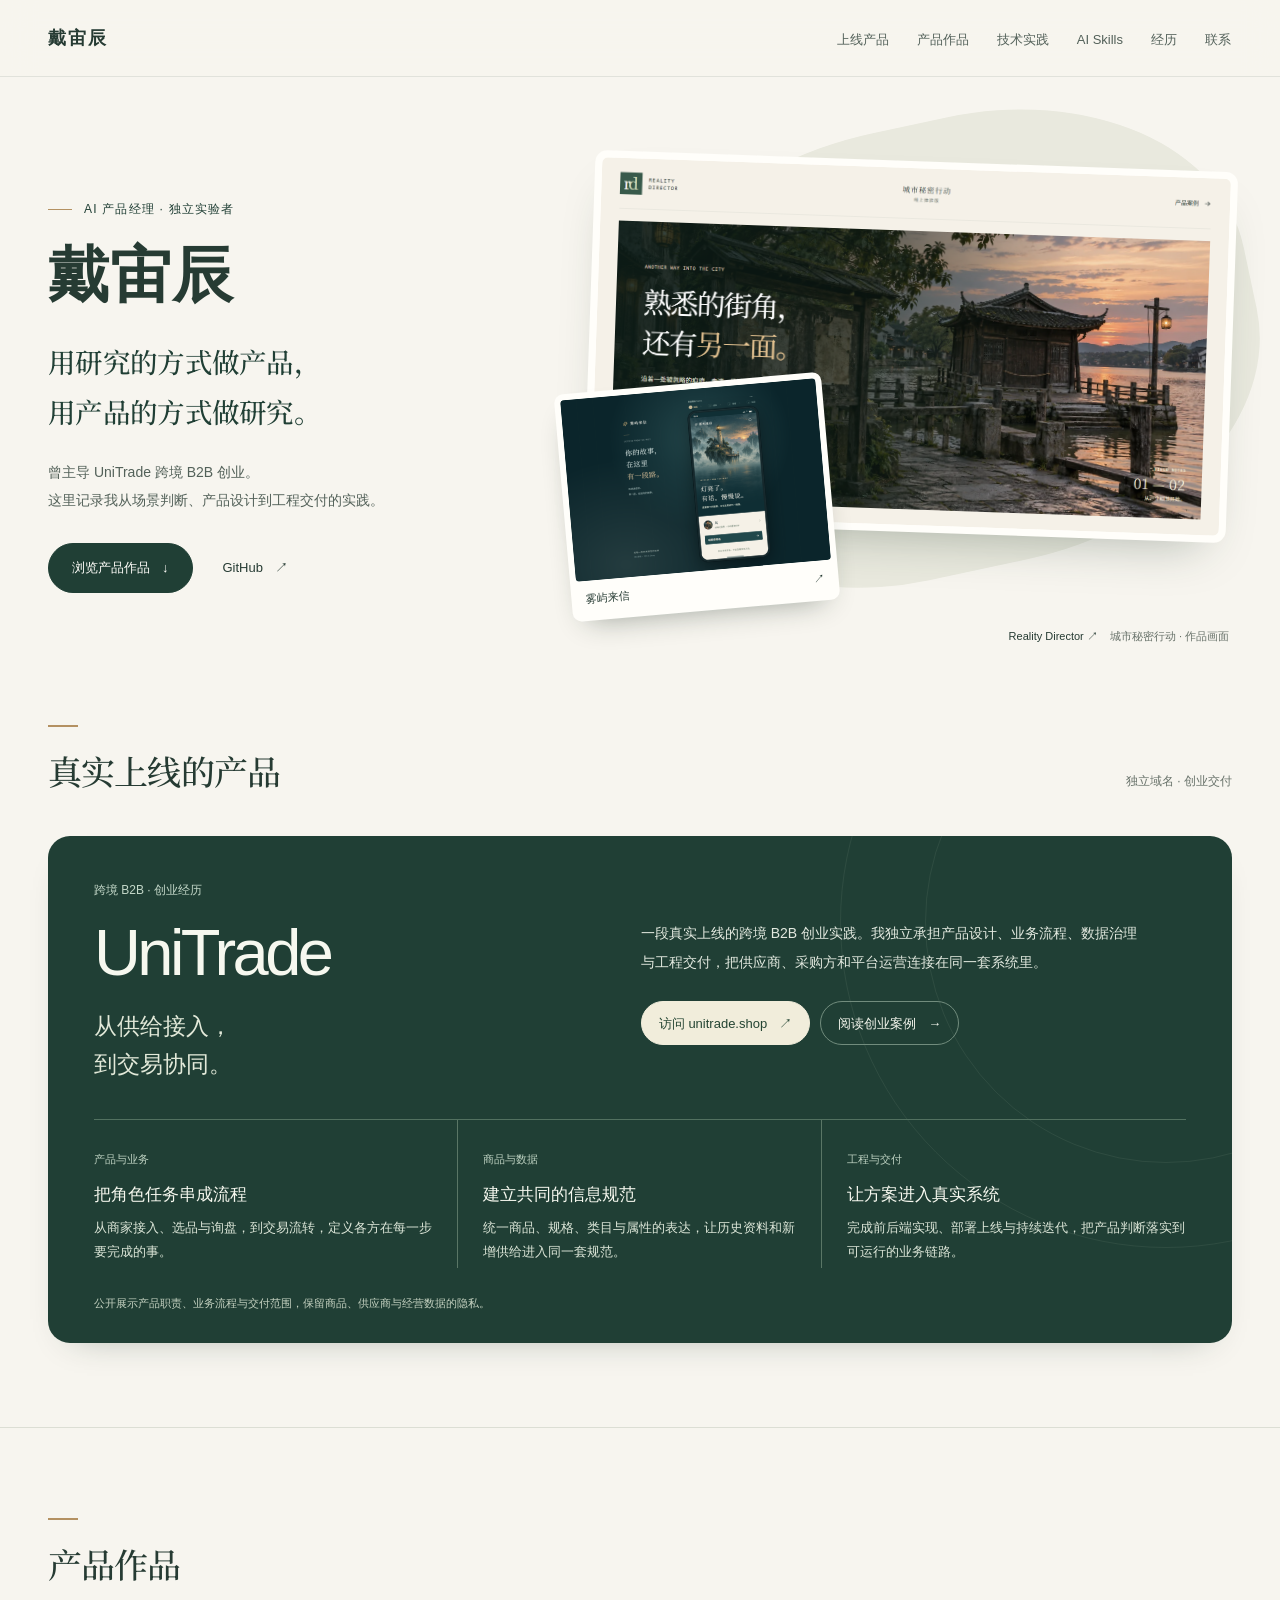
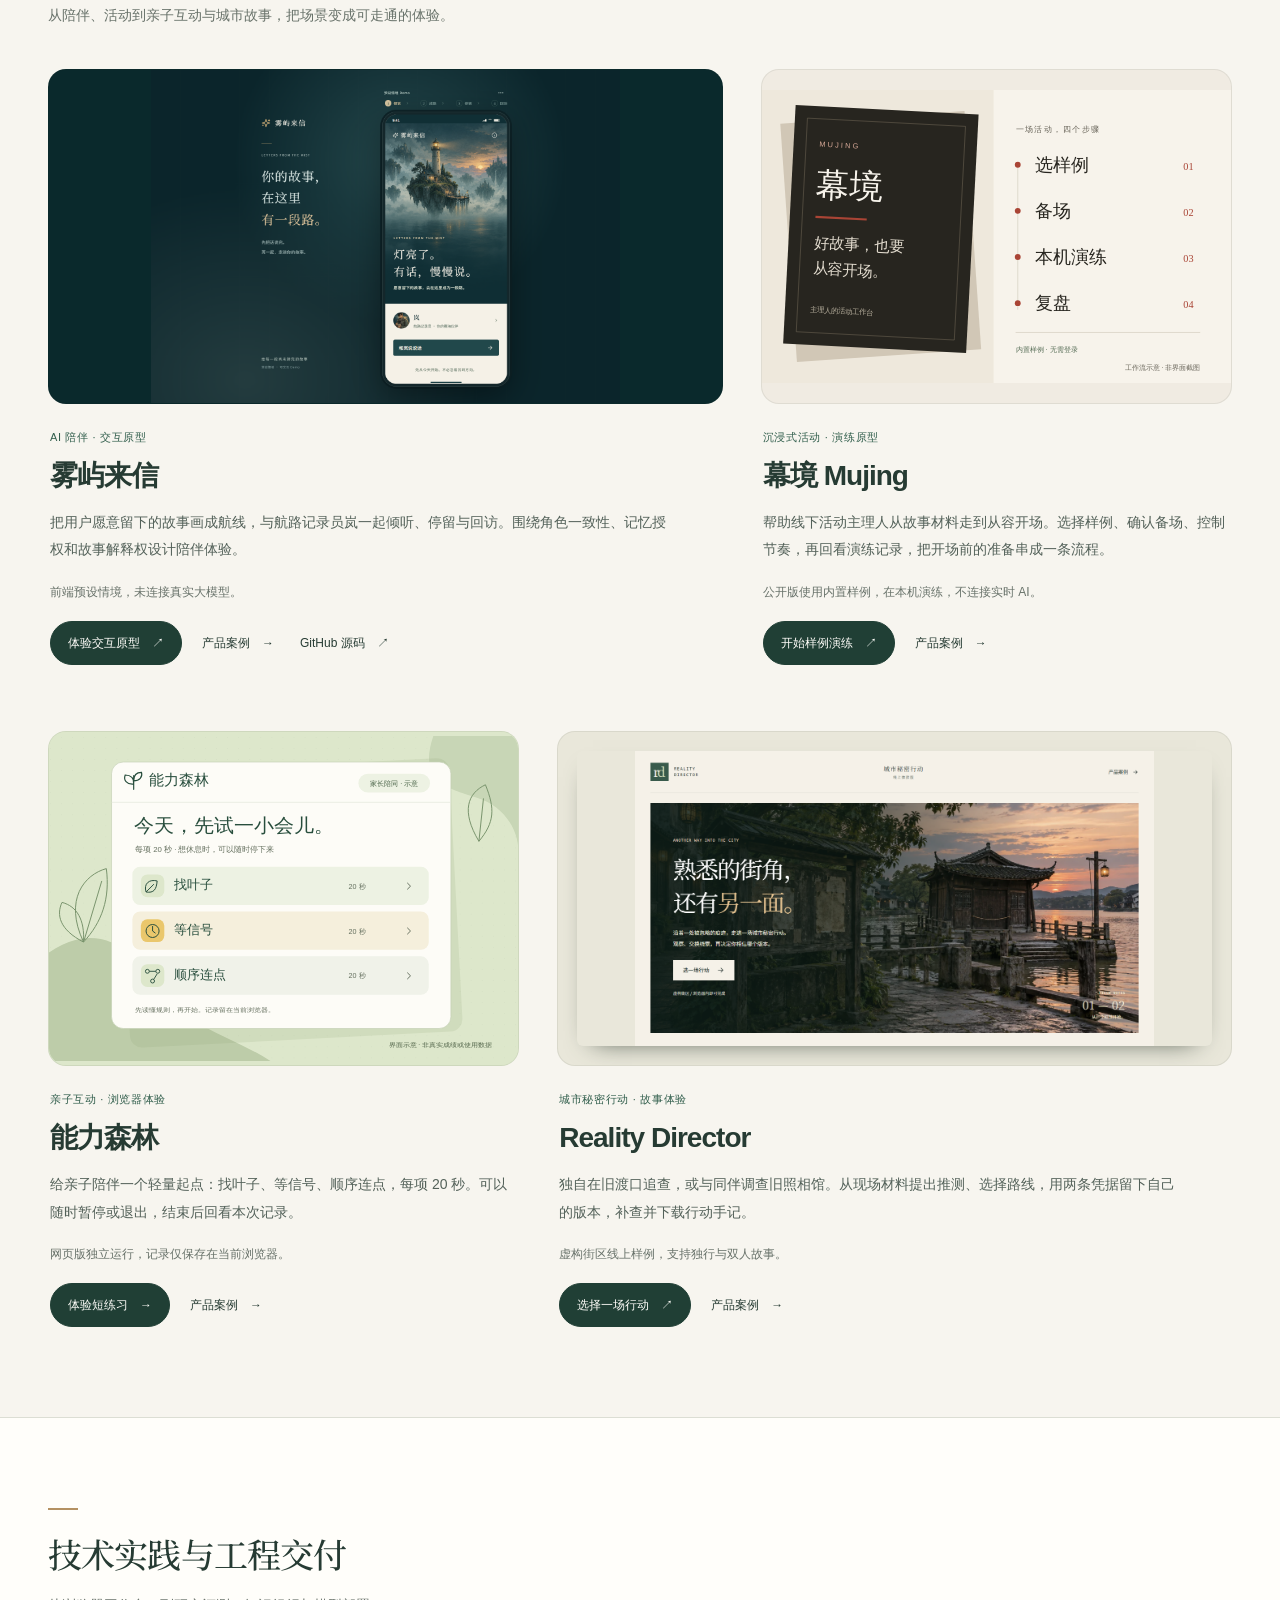
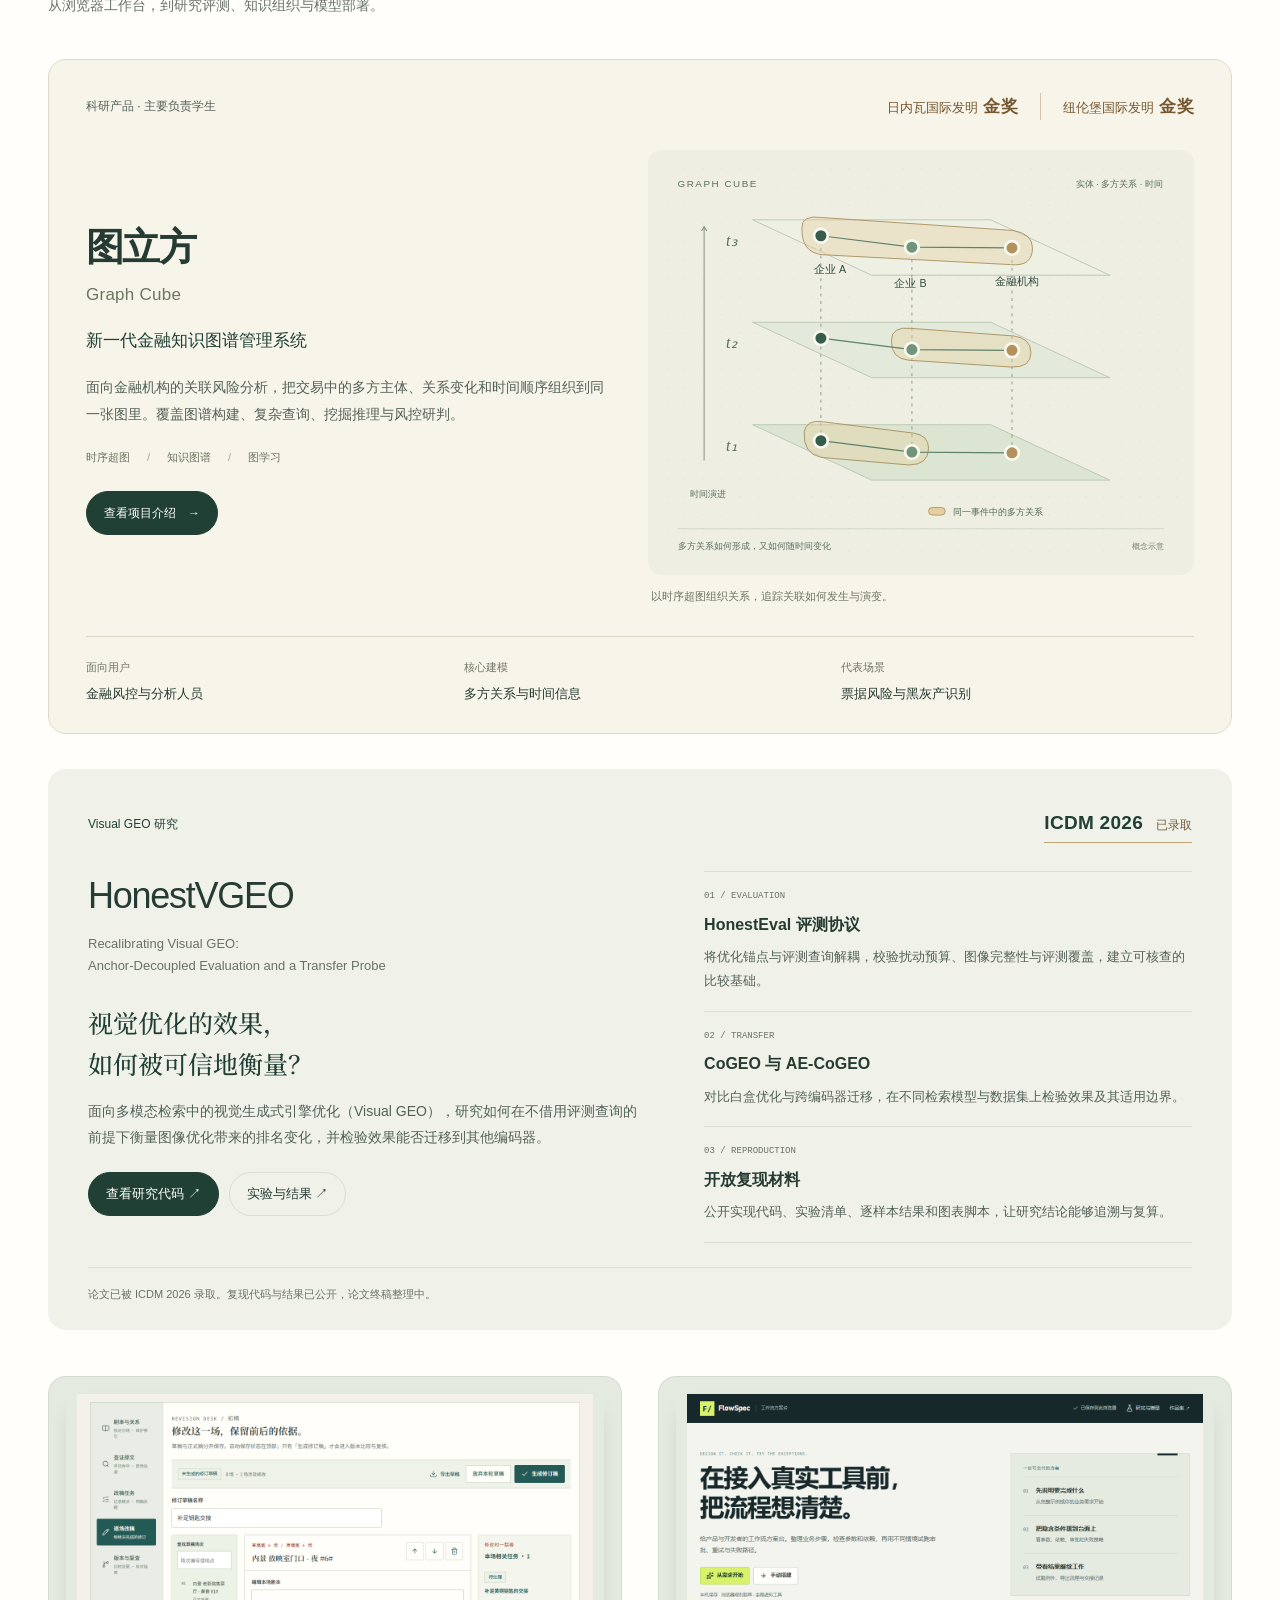
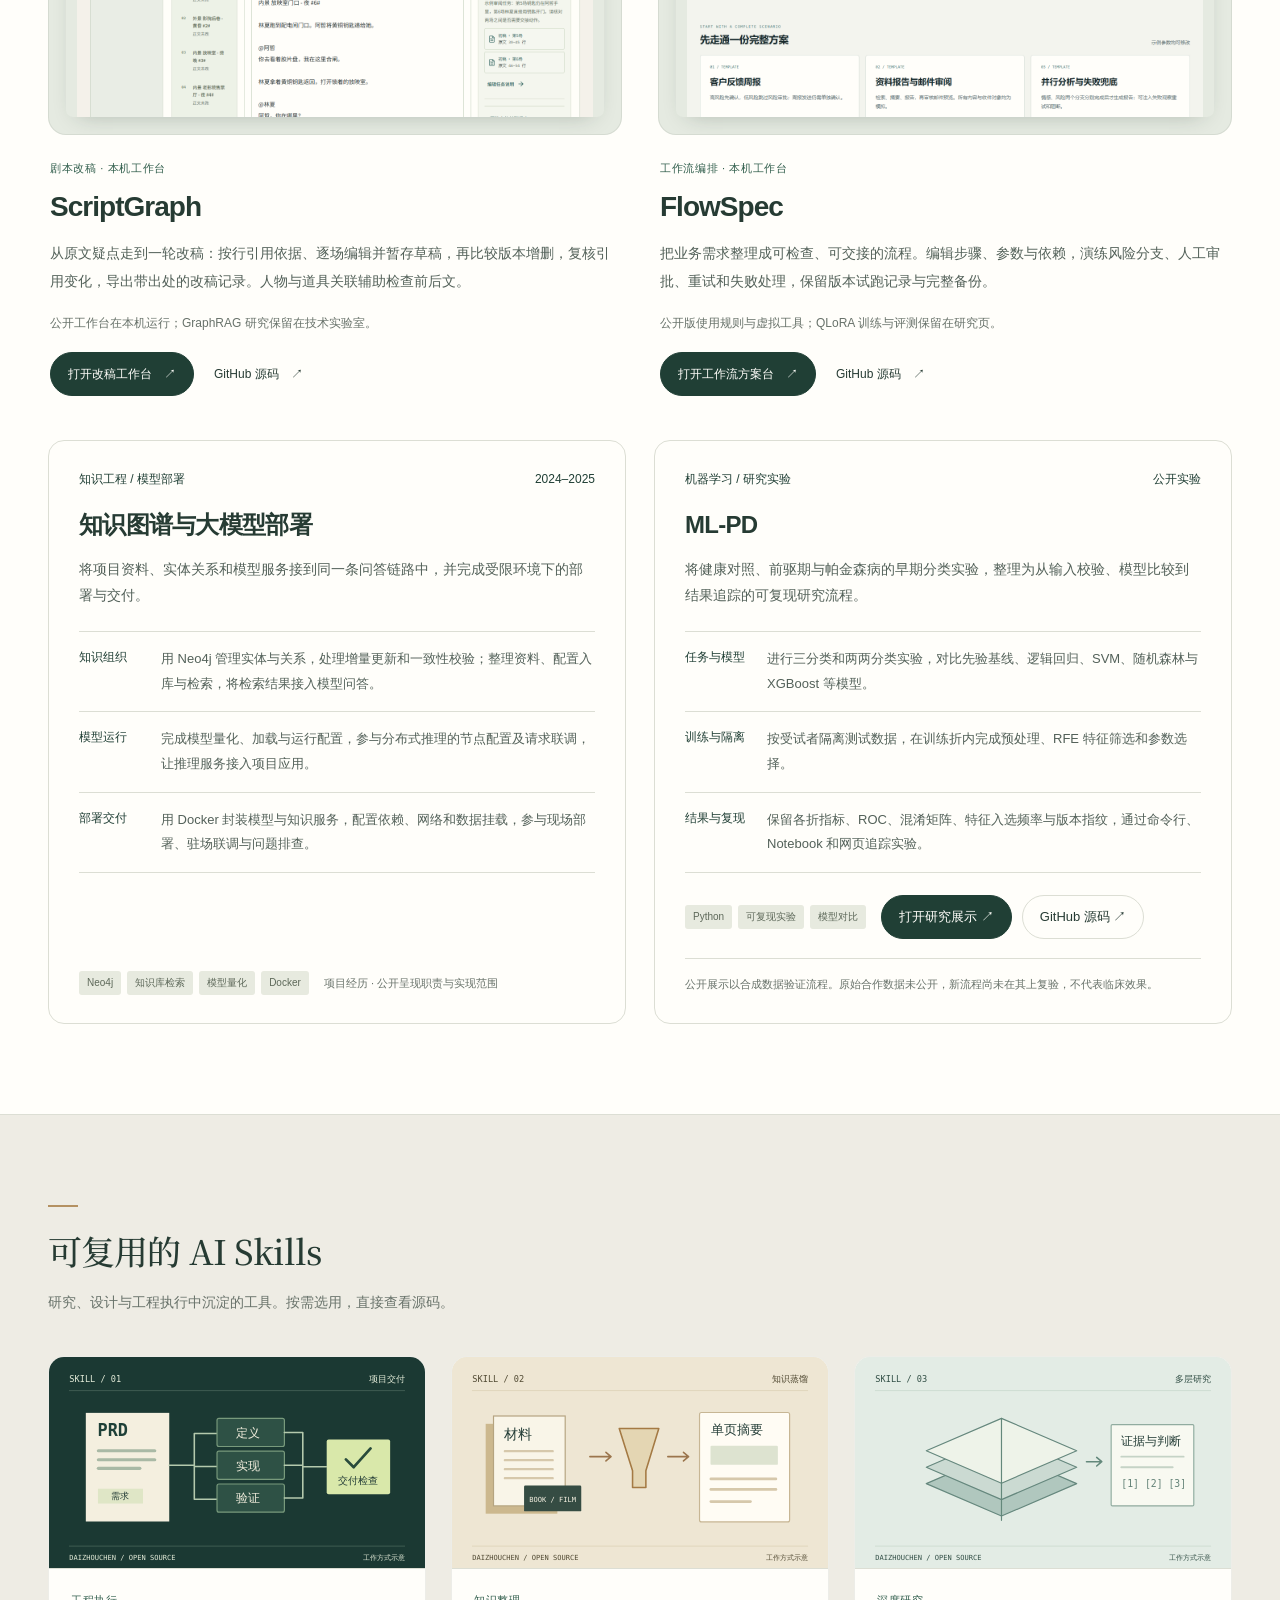
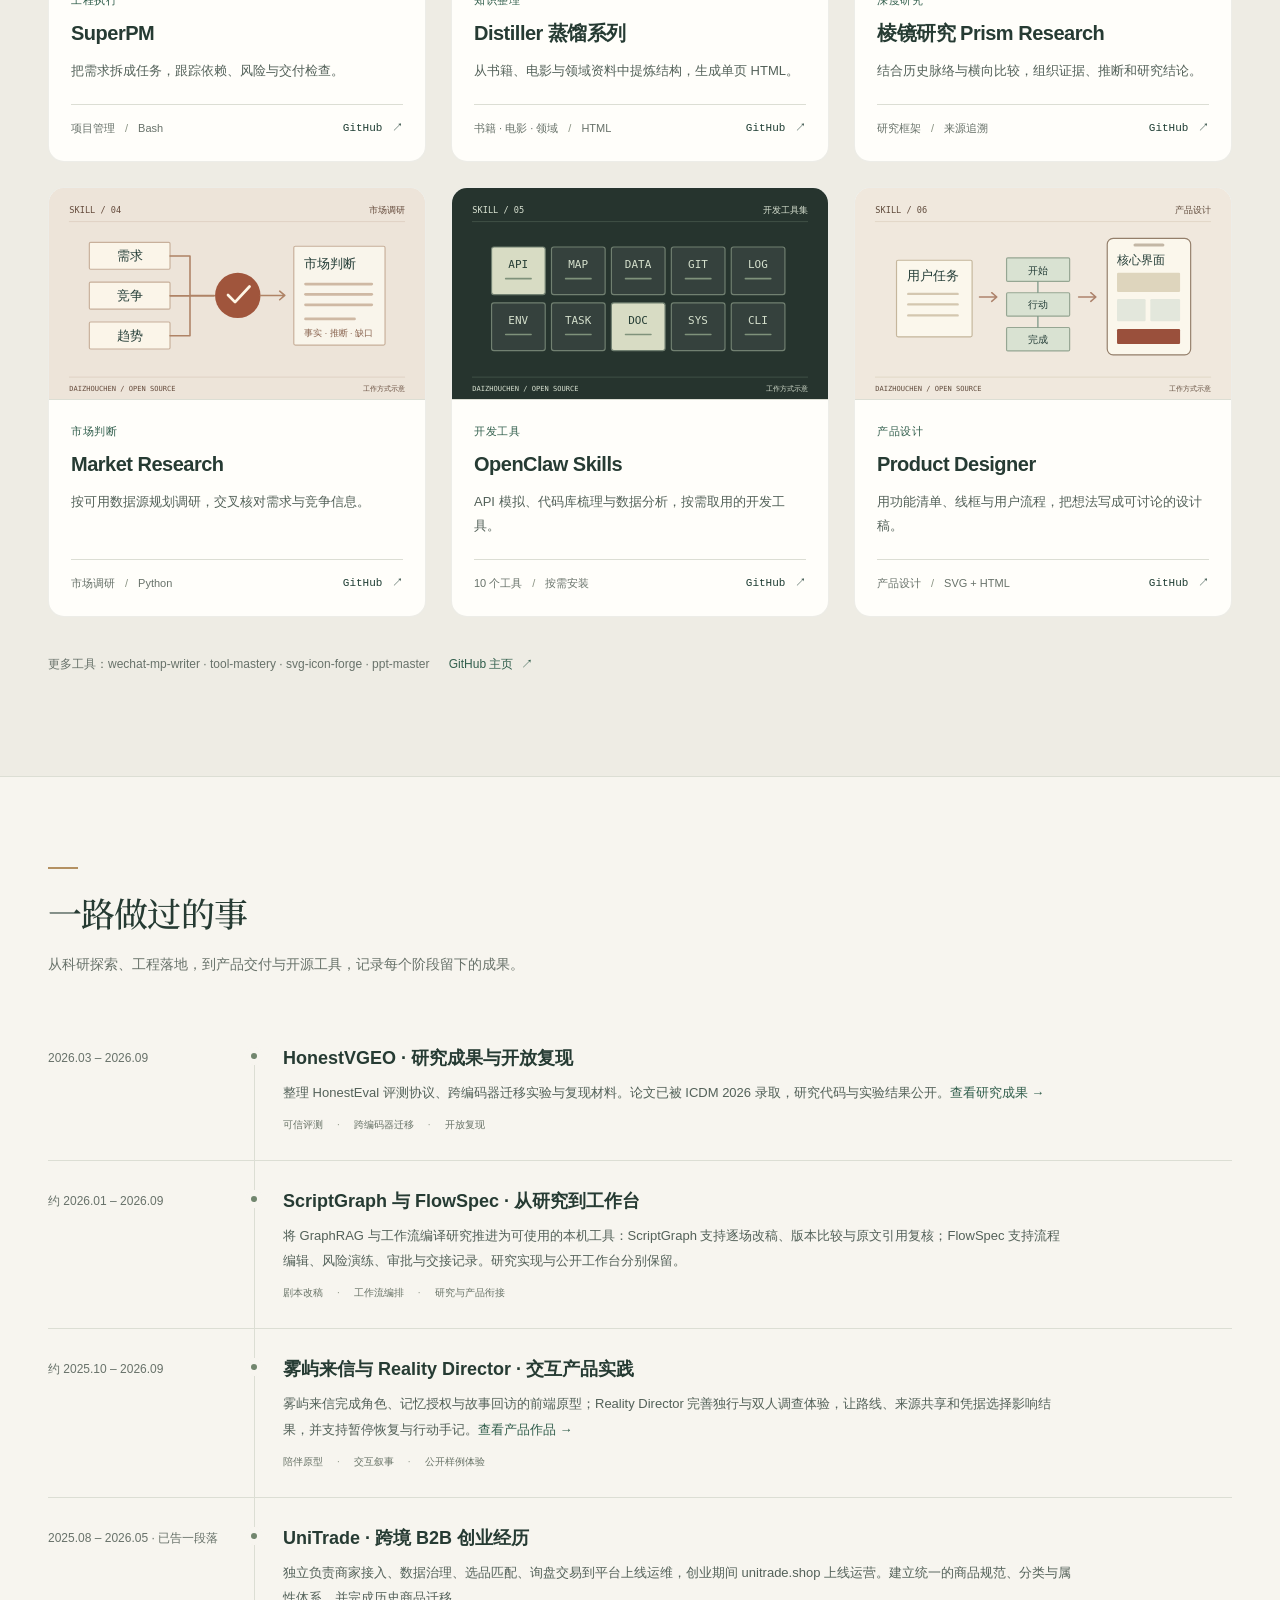
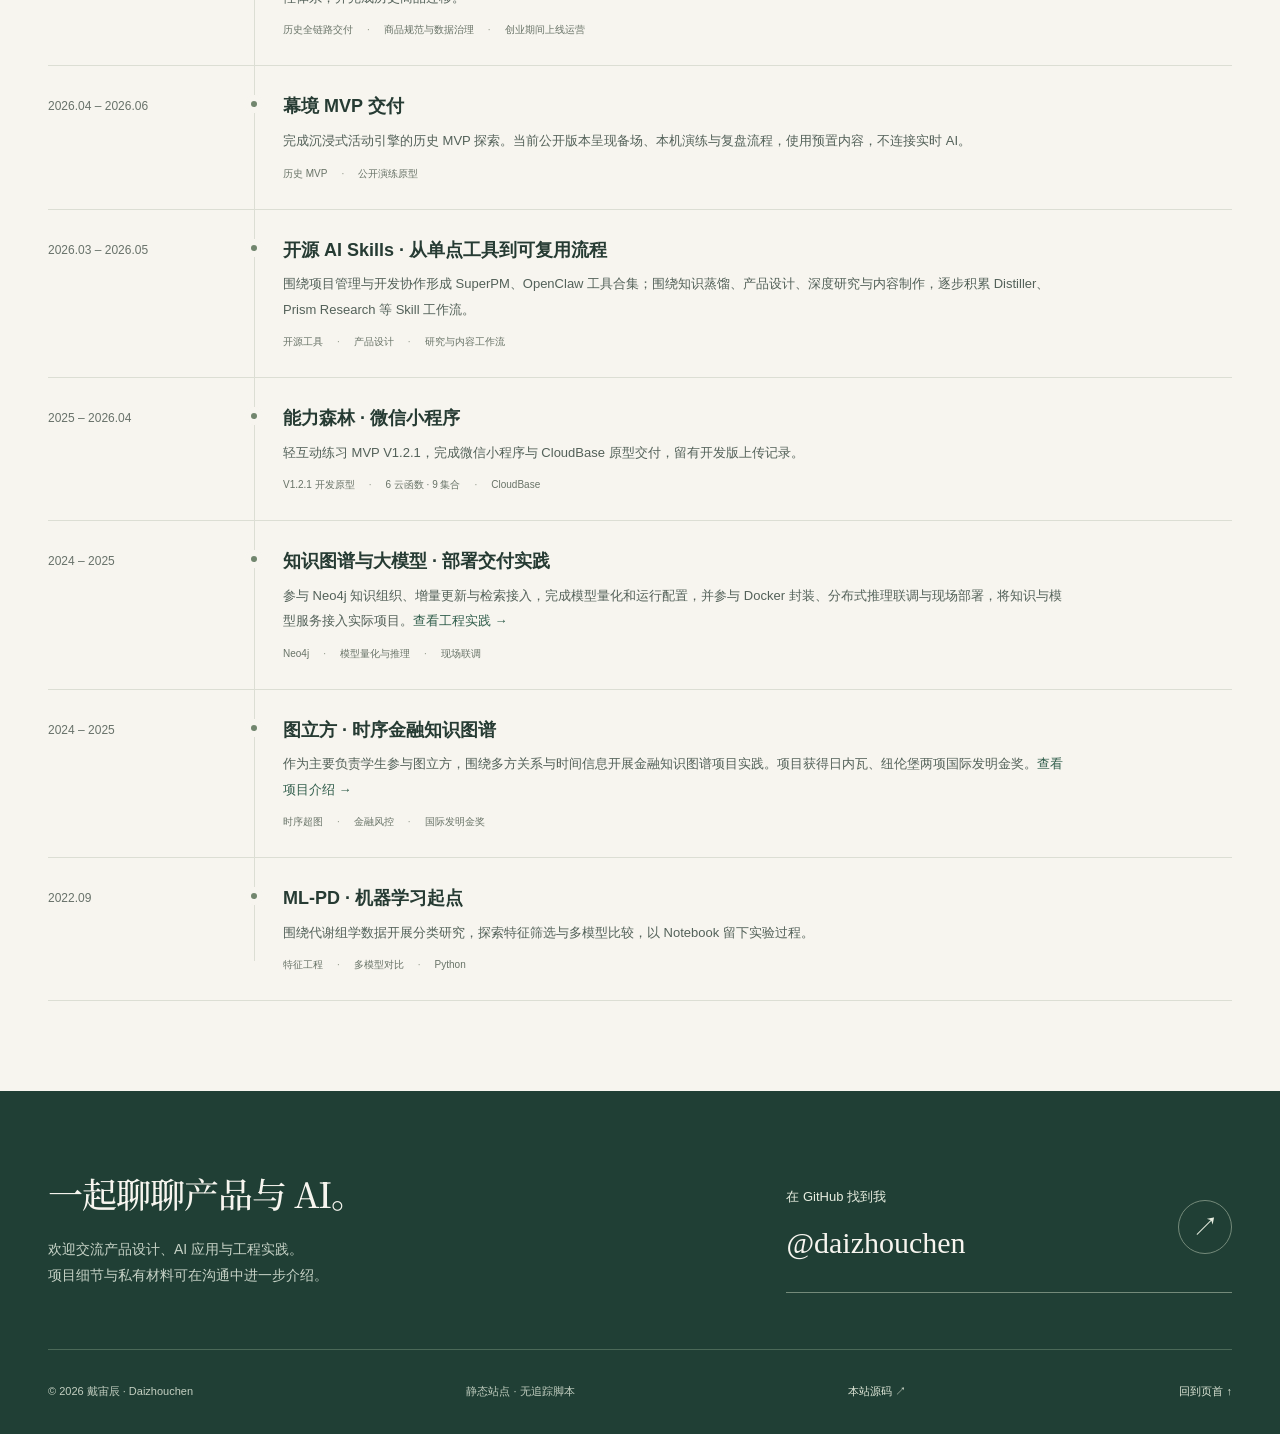
==== commit f28d45dd: "Set project timeline ranges and correct UniTrade dates" ====
--- a/index.html
+++ b/index.html
@@ -266,19 +266,19 @@
         <div class="tl-tags"><span class="tl-tag">可信评测</span><span class="tl-tag">跨编码器迁移</span><span class="tl-tag">开放复现</span></div>
       </div>
       <div class="tl-item">
-        <div class="tl-date">2026 · 持续迭代</div>
+        <div class="tl-date">约 2026.01 – 2026.09</div>
         <h4>ScriptGraph 与 FlowSpec · 从研究到工作台</h4>
         <p>将 GraphRAG 与工作流编译研究推进为可使用的本机工具：ScriptGraph 支持逐场改稿、版本比较与原文引用复核；FlowSpec 支持流程编辑、风险演练、审批与交接记录。研究实现与公开工作台分别保留。</p>
         <div class="tl-tags"><span class="tl-tag">剧本改稿</span><span class="tl-tag">工作流编排</span><span class="tl-tag">研究与产品衔接</span></div>
       </div>
       <div class="tl-item">
-        <div class="tl-date">2026 · 持续迭代</div>
+        <div class="tl-date">约 2025.10 – 2026.09</div>
         <h4>雾屿来信与 Reality Director · 交互产品实践</h4>
         <p>雾屿来信完成角色、记忆授权与故事回访的前端原型；Reality Director 完善独行与双人调查体验，让路线、来源共享和凭据选择影响结果，并支持暂停恢复与行动手记。<a href="#product-showcase">查看产品作品 →</a></p>
         <div class="tl-tags"><span class="tl-tag">陪伴原型</span><span class="tl-tag">交互叙事</span><span class="tl-tag">公开样例体验</span></div>
       </div>
       <div class="tl-item">
-        <div class="tl-date">2026.06 – 2026.08 · 已告一段落</div>
+        <div class="tl-date">2025.08 – 2026.05 · 已告一段落</div>
         <h4>UniTrade · 跨境 B2B 创业经历</h4>
         <p>独立负责商家接入、数据治理、选品匹配、询盘交易到平台上线运维，创业期间 unitrade.shop 上线运营。建立统一的商品规范、分类与属性体系，并完成历史商品迁移。</p>
         <div class="tl-tags"><span class="tl-tag">历史全链路交付</span><span class="tl-tag">商品规范与数据治理</span><span class="tl-tag">创业期间上线运营</span></div>
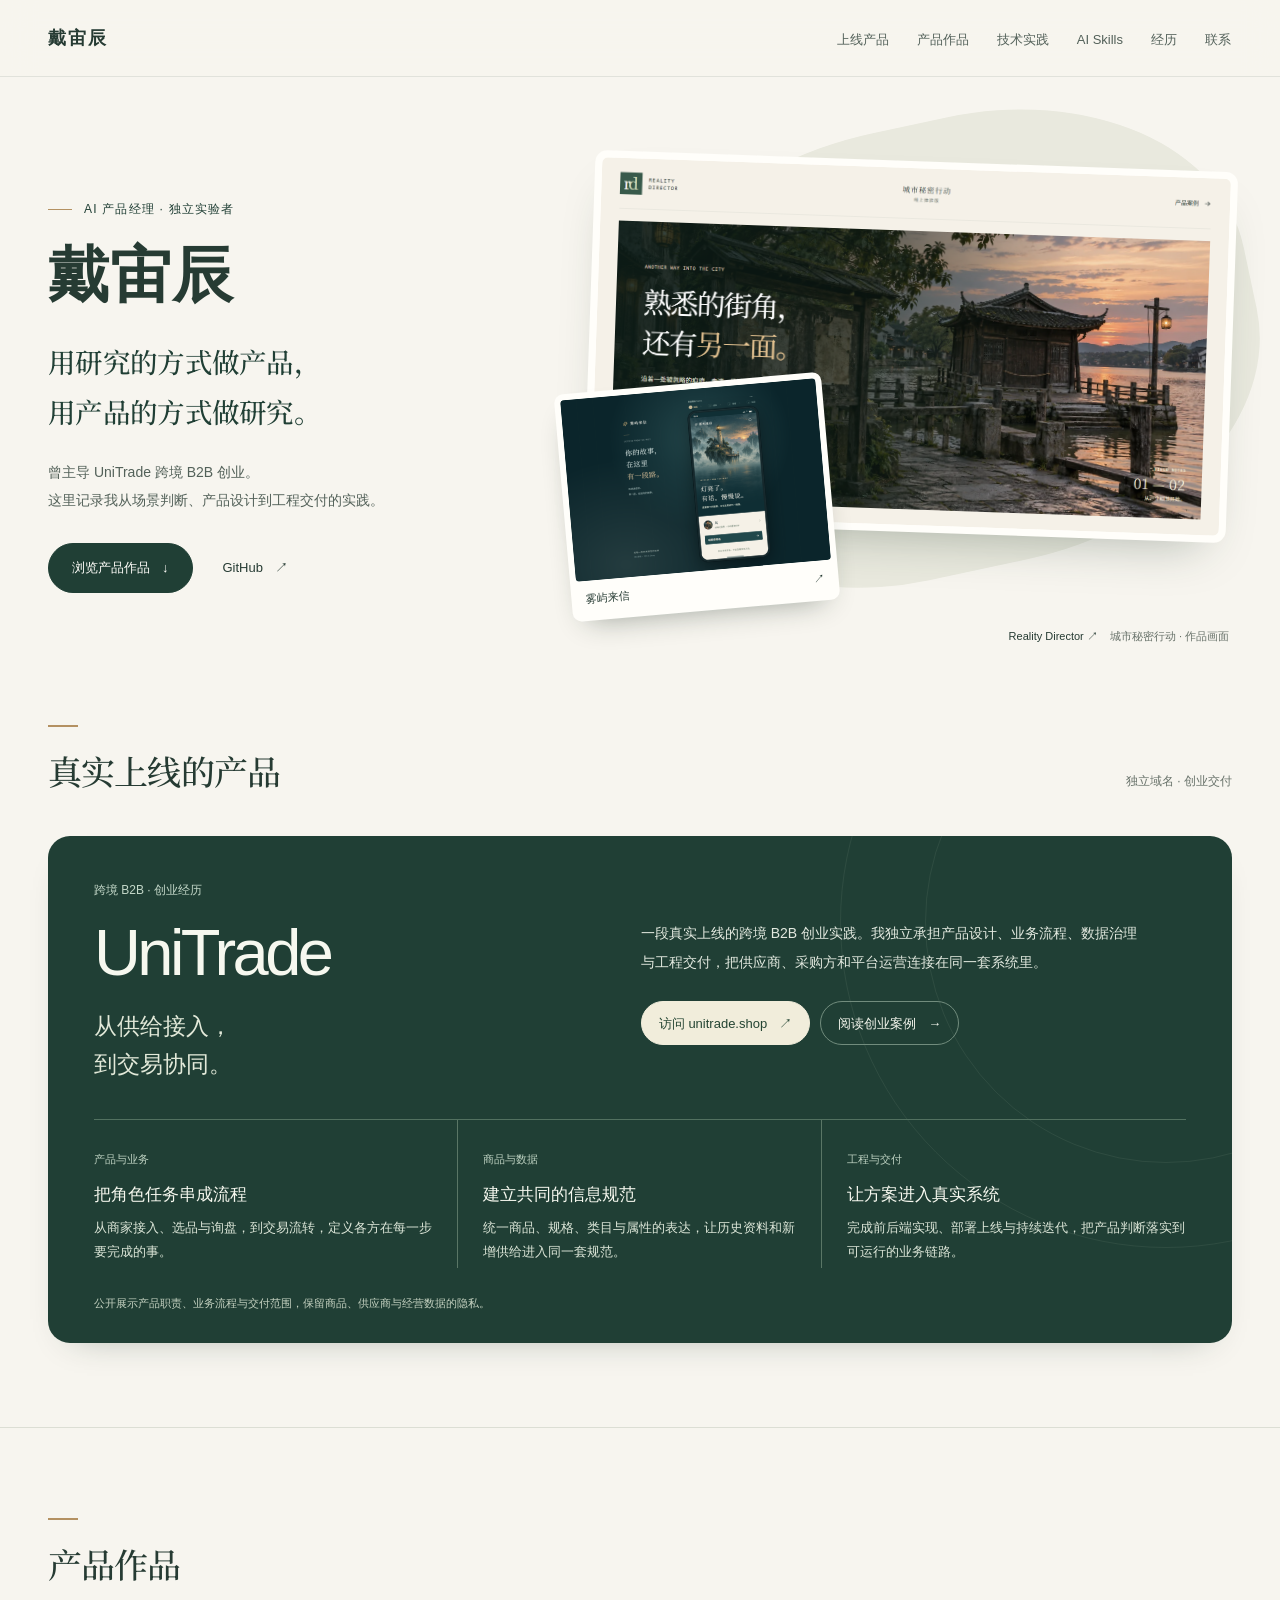
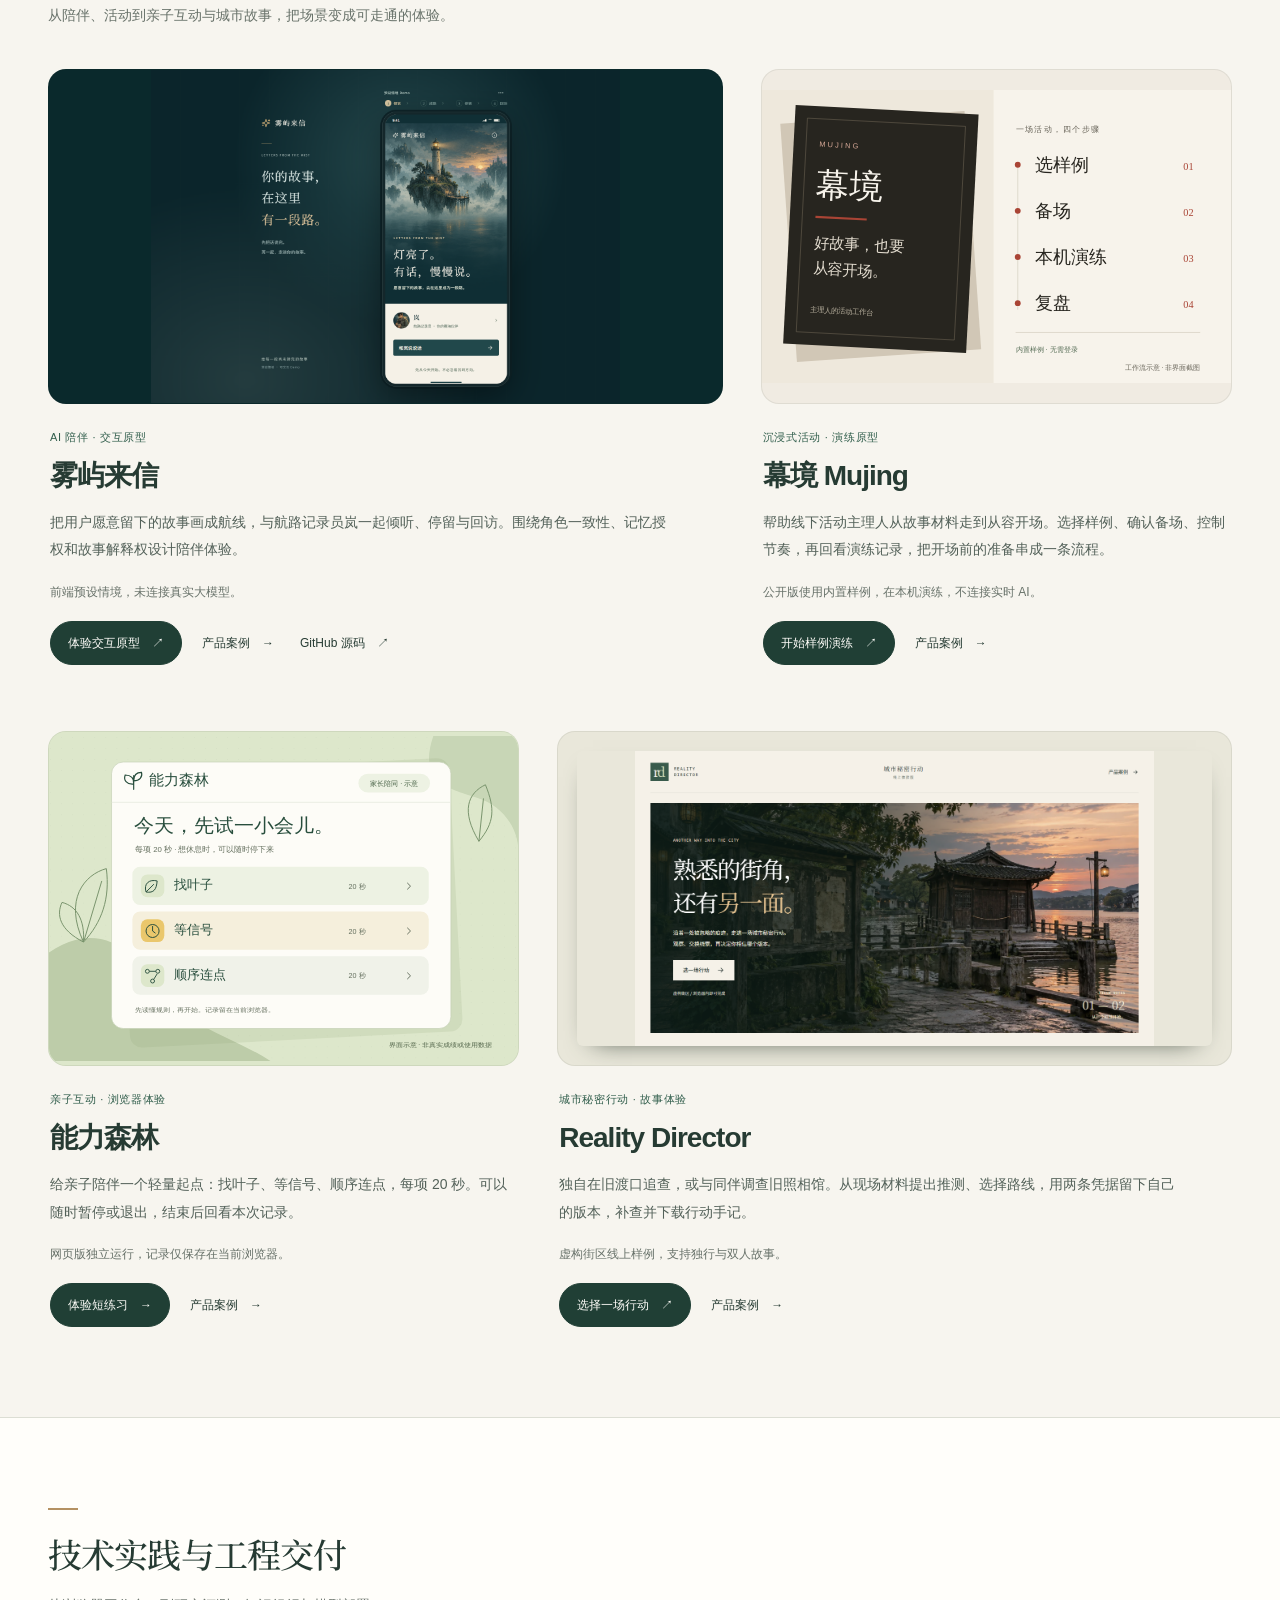
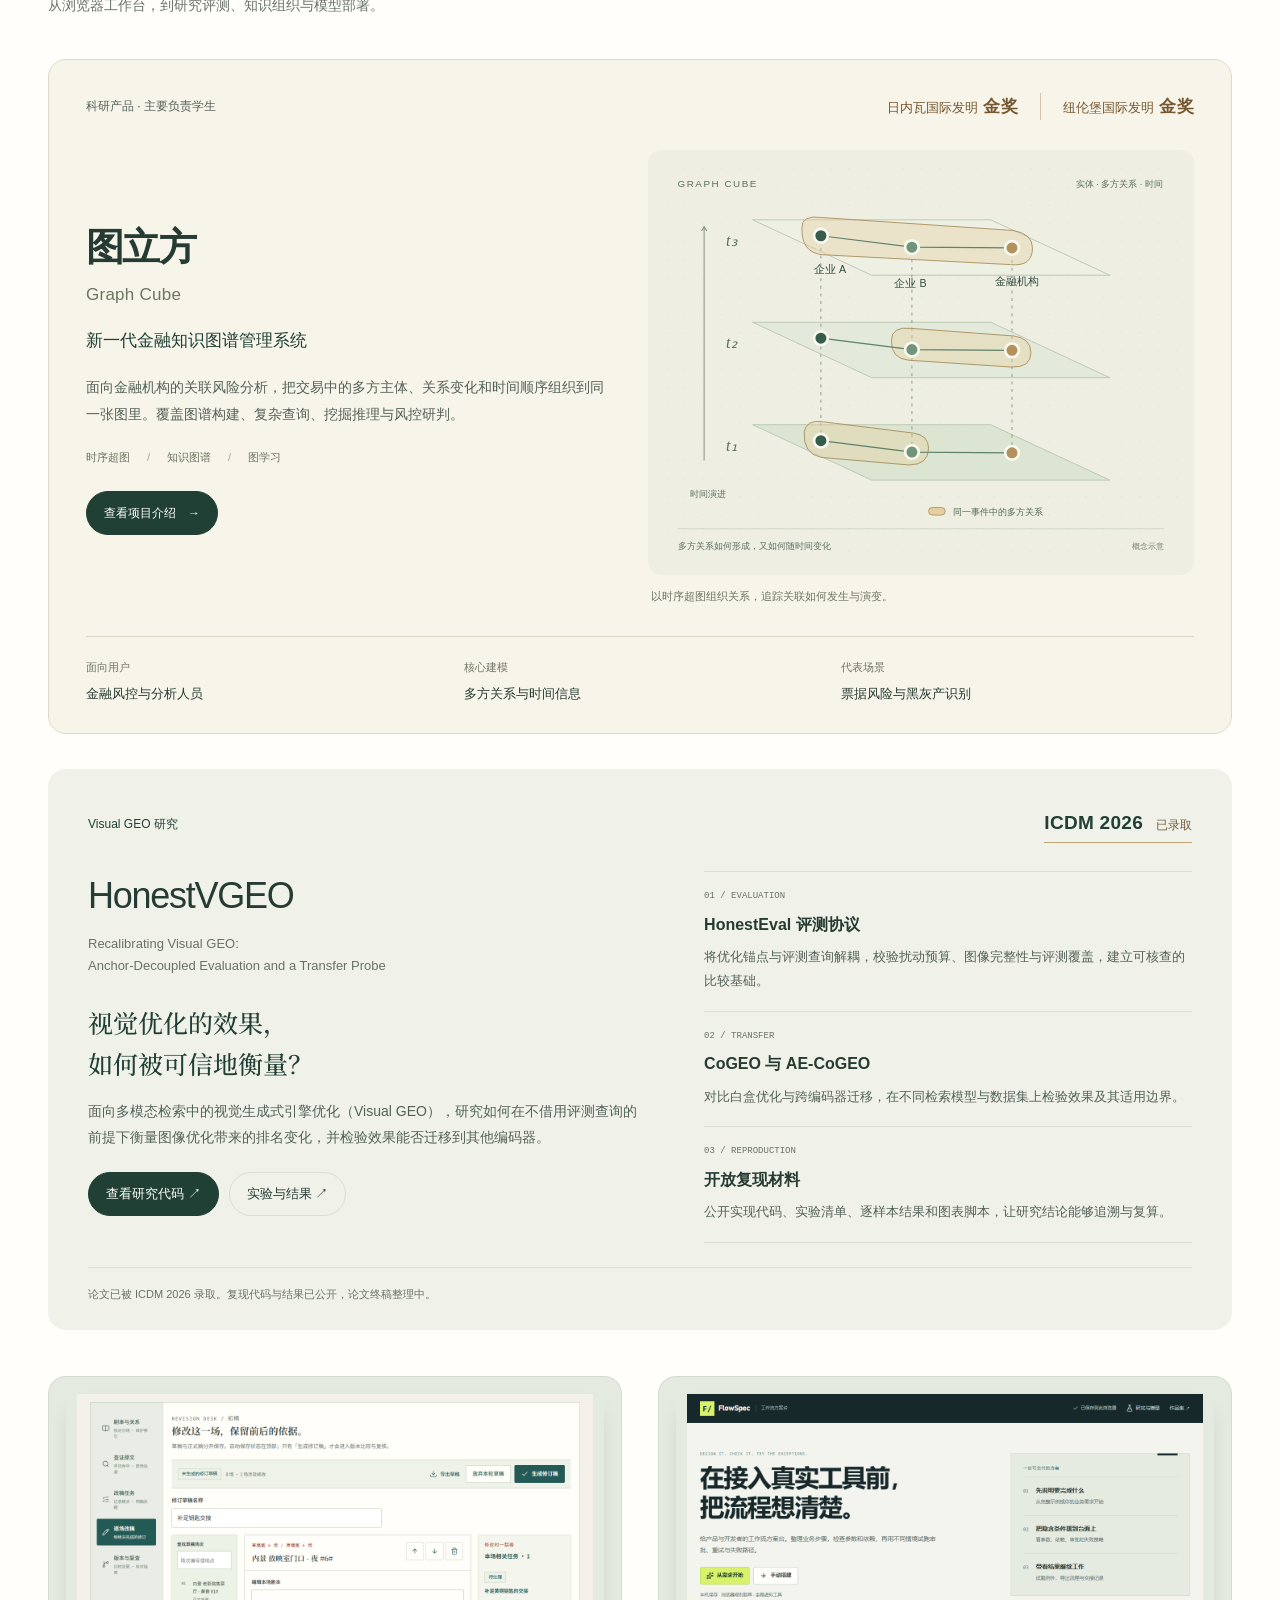
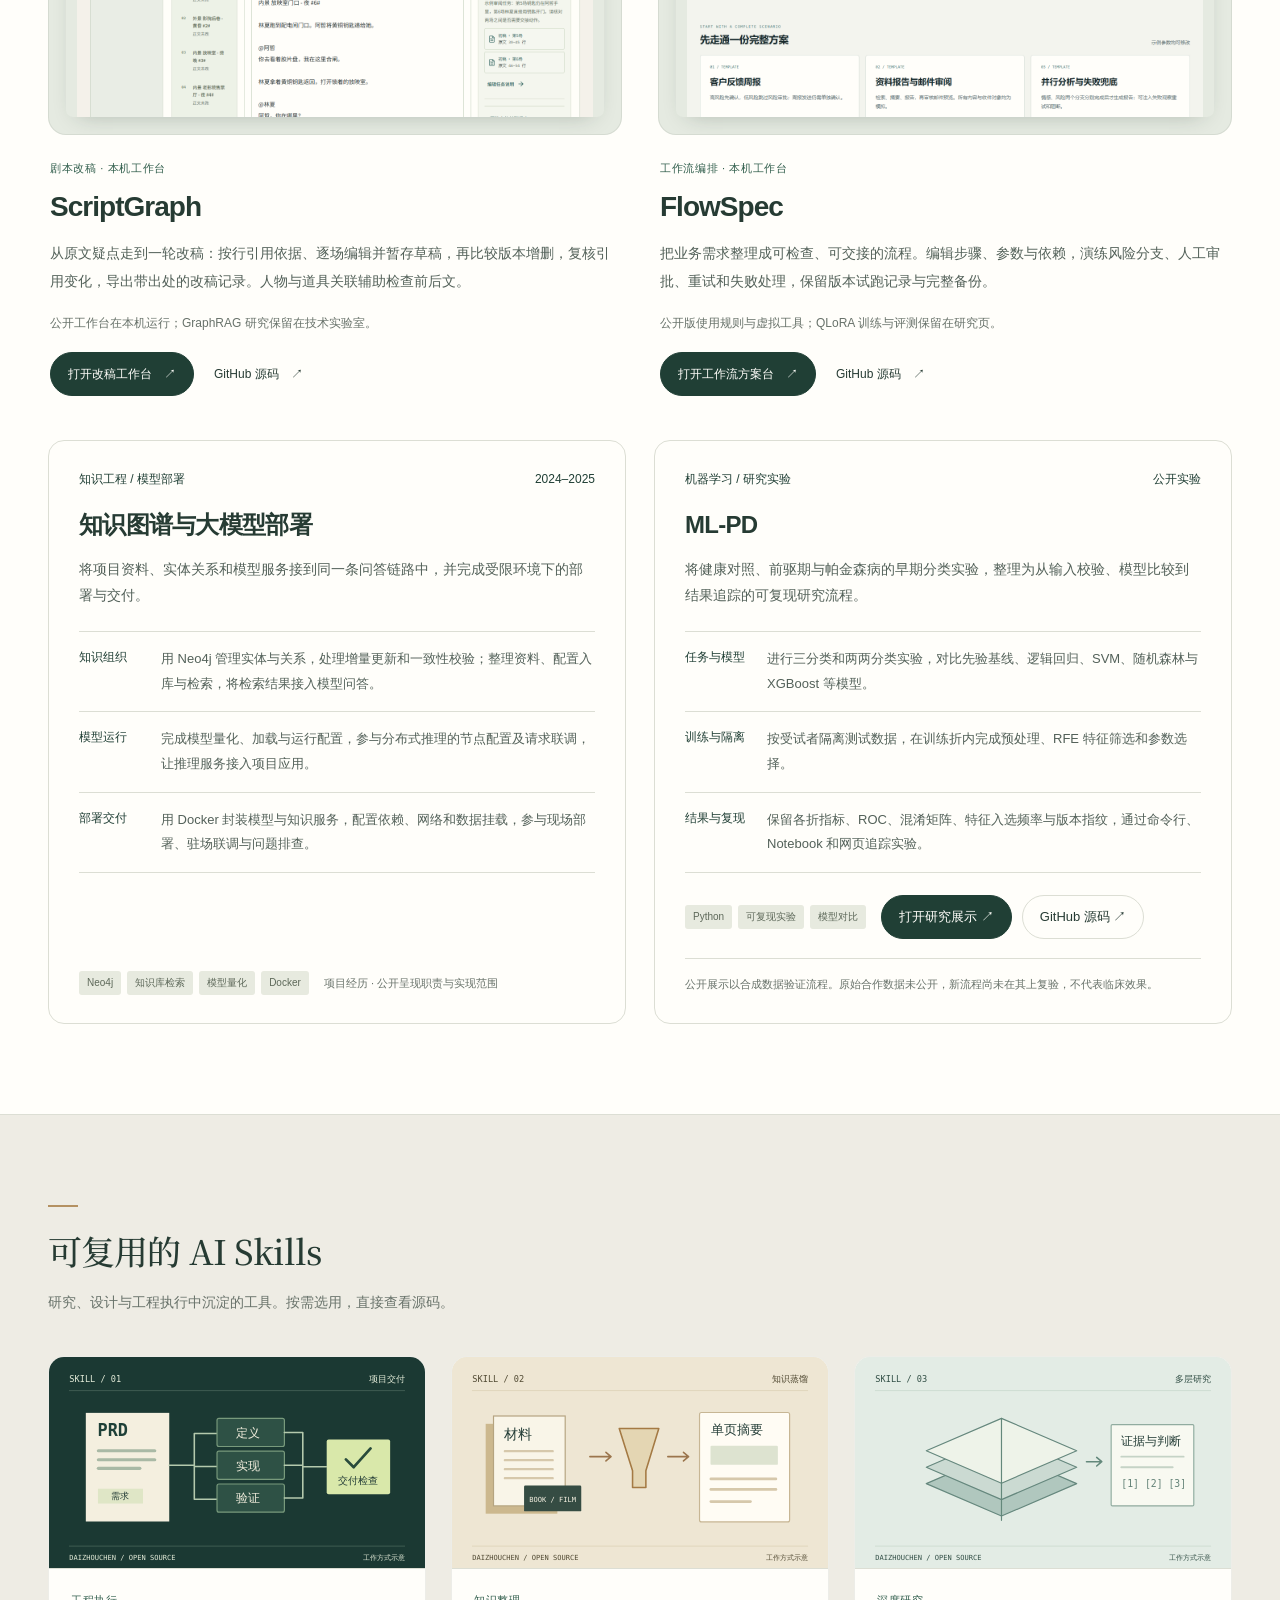
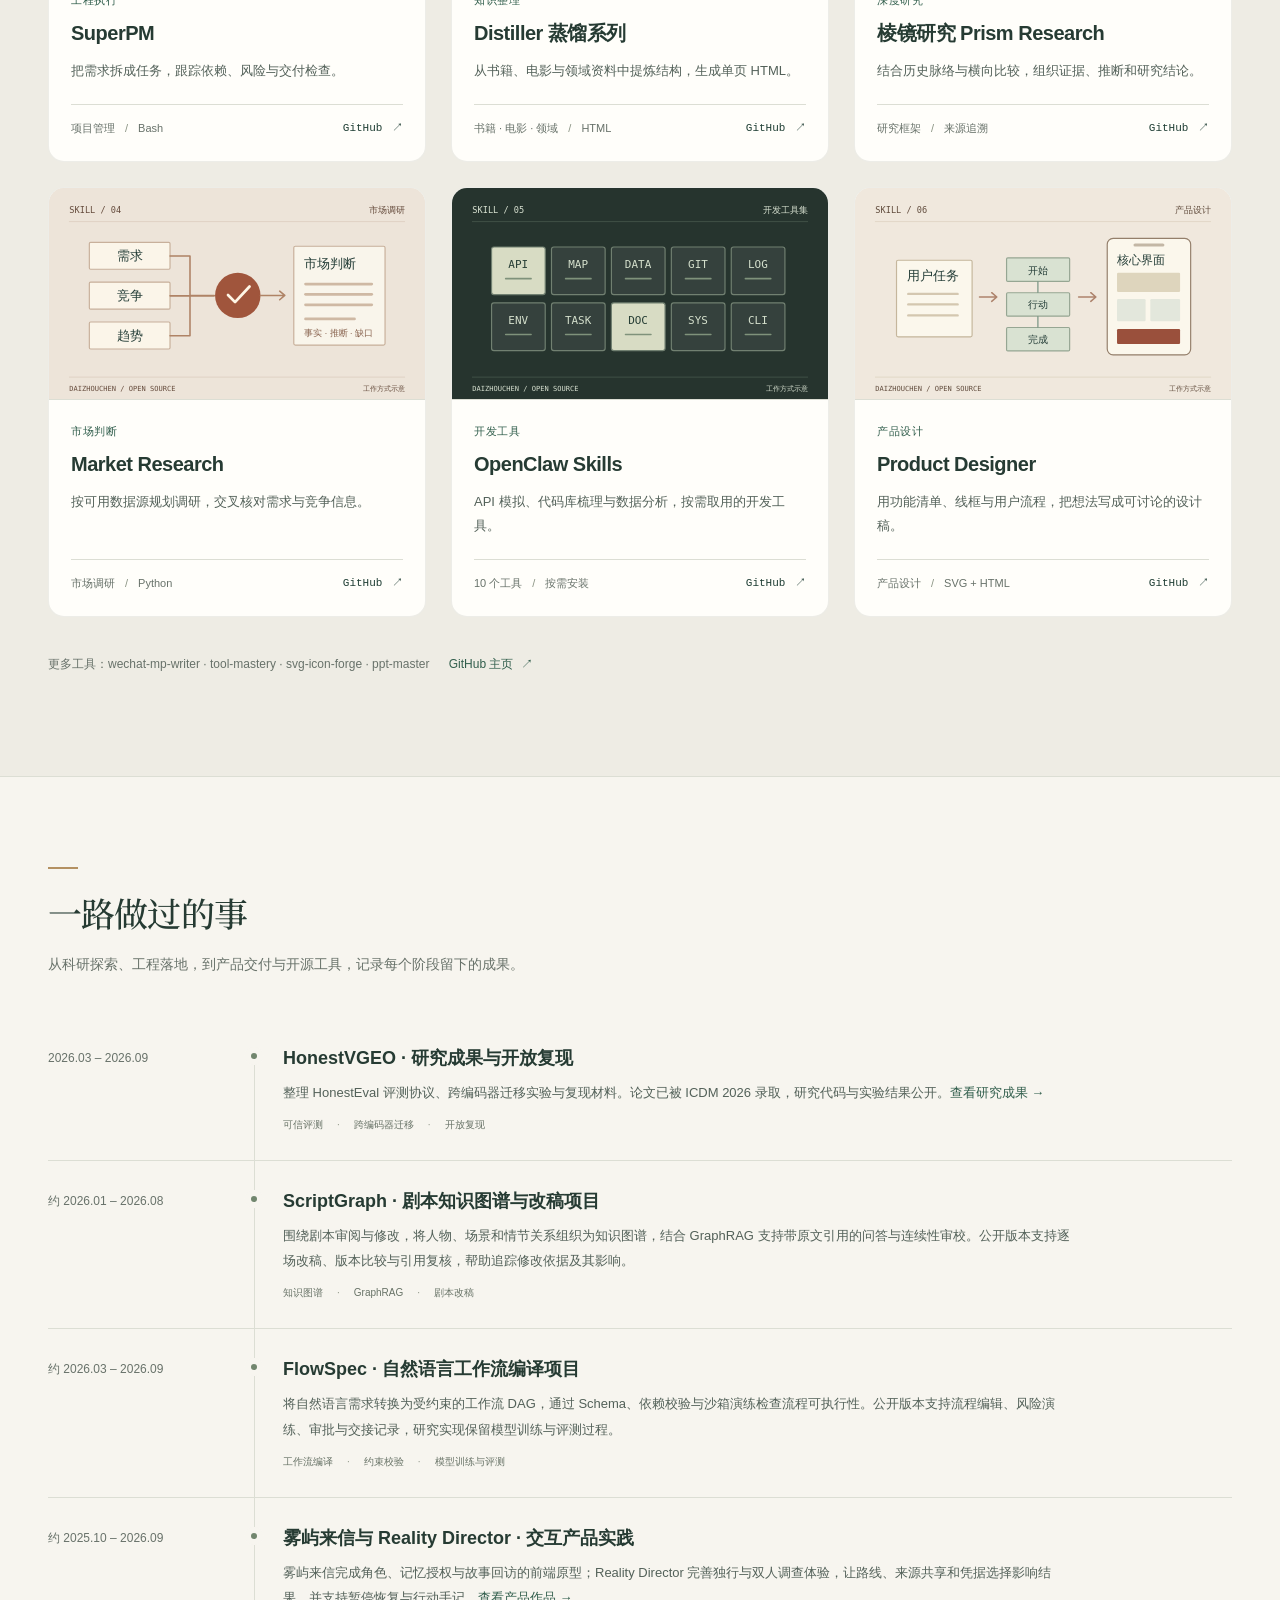
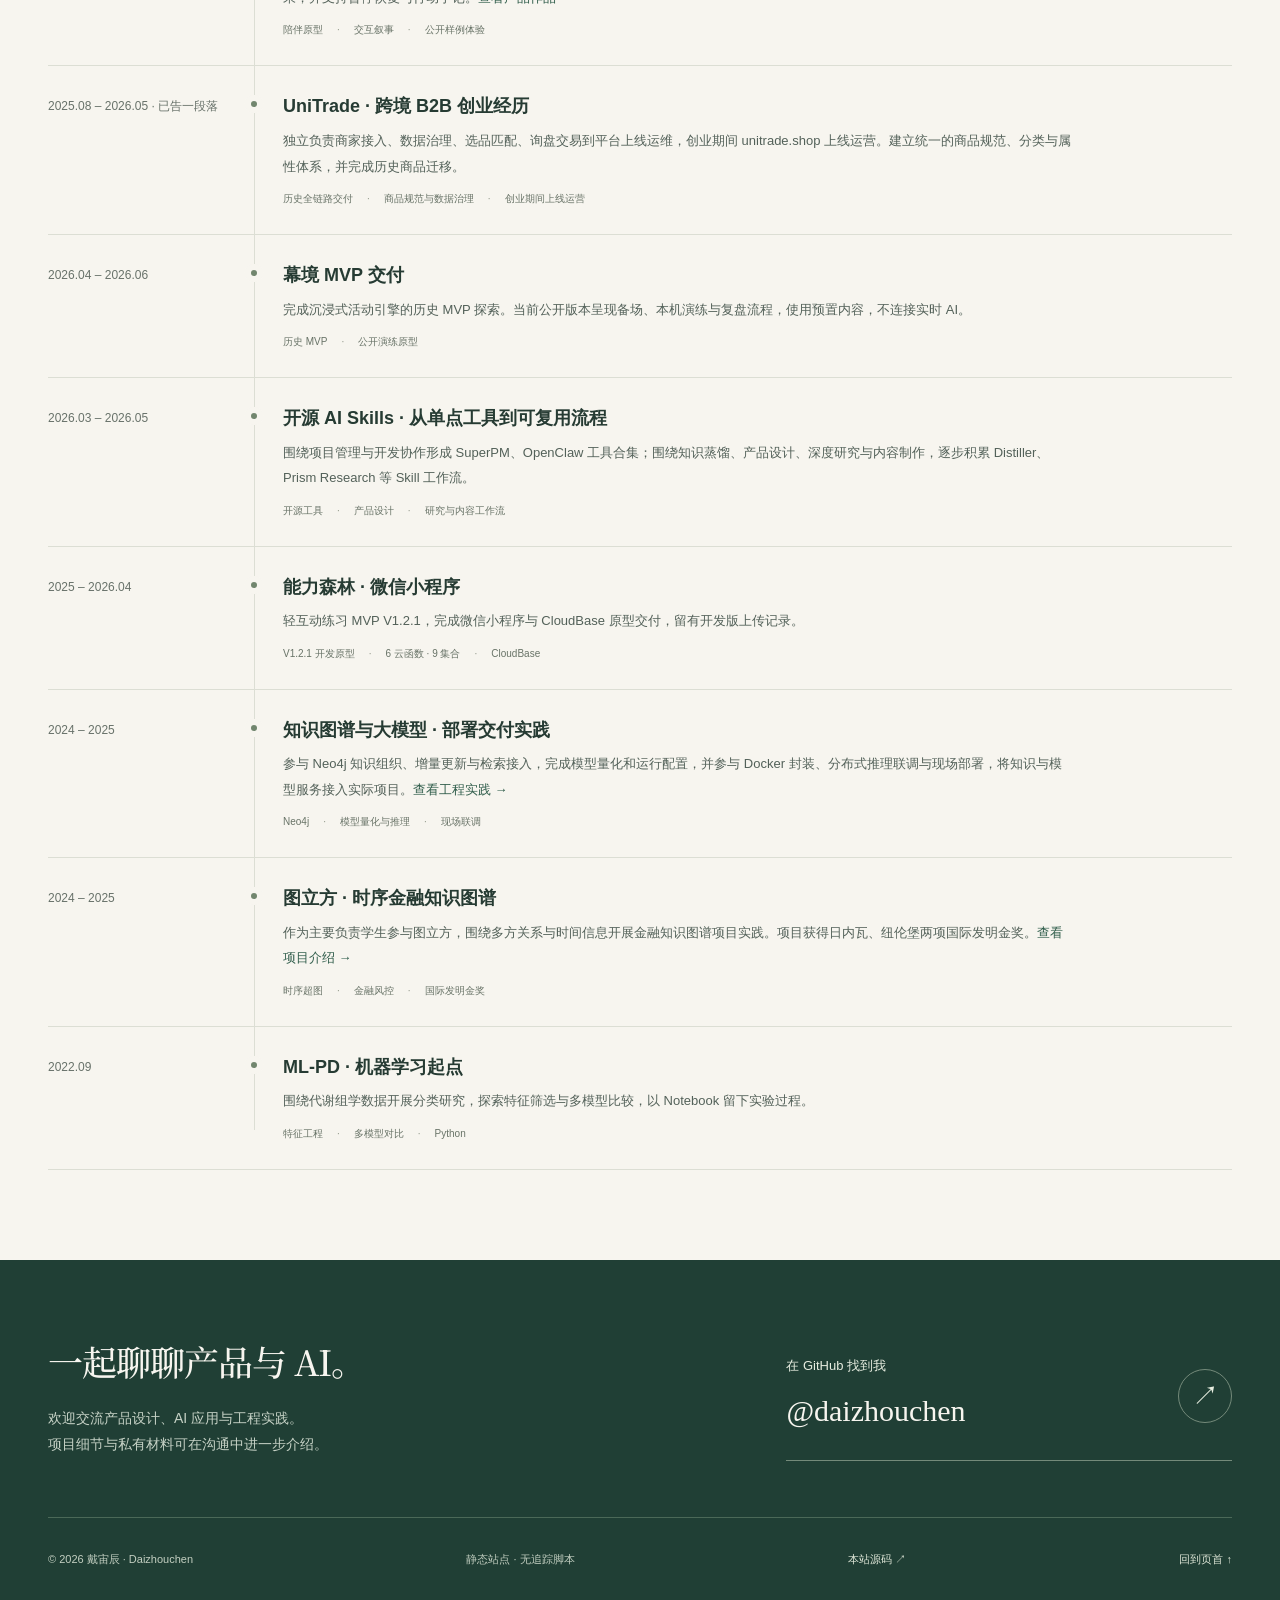
==== commit ec7ef135: "Present ScriptGraph and FlowSpec as separate timeline projects" ====
--- a/index.html
+++ b/index.html
@@ -266,10 +266,16 @@
         <div class="tl-tags"><span class="tl-tag">可信评测</span><span class="tl-tag">跨编码器迁移</span><span class="tl-tag">开放复现</span></div>
       </div>
       <div class="tl-item">
-        <div class="tl-date">约 2026.01 – 2026.09</div>
-        <h4>ScriptGraph 与 FlowSpec · 从研究到工作台</h4>
-        <p>将 GraphRAG 与工作流编译研究推进为可使用的本机工具：ScriptGraph 支持逐场改稿、版本比较与原文引用复核；FlowSpec 支持流程编辑、风险演练、审批与交接记录。研究实现与公开工作台分别保留。</p>
-        <div class="tl-tags"><span class="tl-tag">剧本改稿</span><span class="tl-tag">工作流编排</span><span class="tl-tag">研究与产品衔接</span></div>
+        <div class="tl-date">约 2026.01 – 2026.08</div>
+        <h4>ScriptGraph · 剧本知识图谱与改稿项目</h4>
+        <p>围绕剧本审阅与修改，将人物、场景和情节关系组织为知识图谱，结合 GraphRAG 支持带原文引用的问答与连续性审校。公开版本支持逐场改稿、版本比较与引用复核，帮助追踪修改依据及其影响。</p>
+        <div class="tl-tags"><span class="tl-tag">知识图谱</span><span class="tl-tag">GraphRAG</span><span class="tl-tag">剧本改稿</span></div>
+      </div>
+      <div class="tl-item">
+        <div class="tl-date">约 2026.03 – 2026.09</div>
+        <h4>FlowSpec · 自然语言工作流编译项目</h4>
+        <p>将自然语言需求转换为受约束的工作流 DAG，通过 Schema、依赖校验与沙箱演练检查流程可执行性。公开版本支持流程编辑、风险演练、审批与交接记录，研究实现保留模型训练与评测过程。</p>
+        <div class="tl-tags"><span class="tl-tag">工作流编译</span><span class="tl-tag">约束校验</span><span class="tl-tag">模型训练与评测</span></div>
       </div>
       <div class="tl-item">
         <div class="tl-date">约 2025.10 – 2026.09</div>
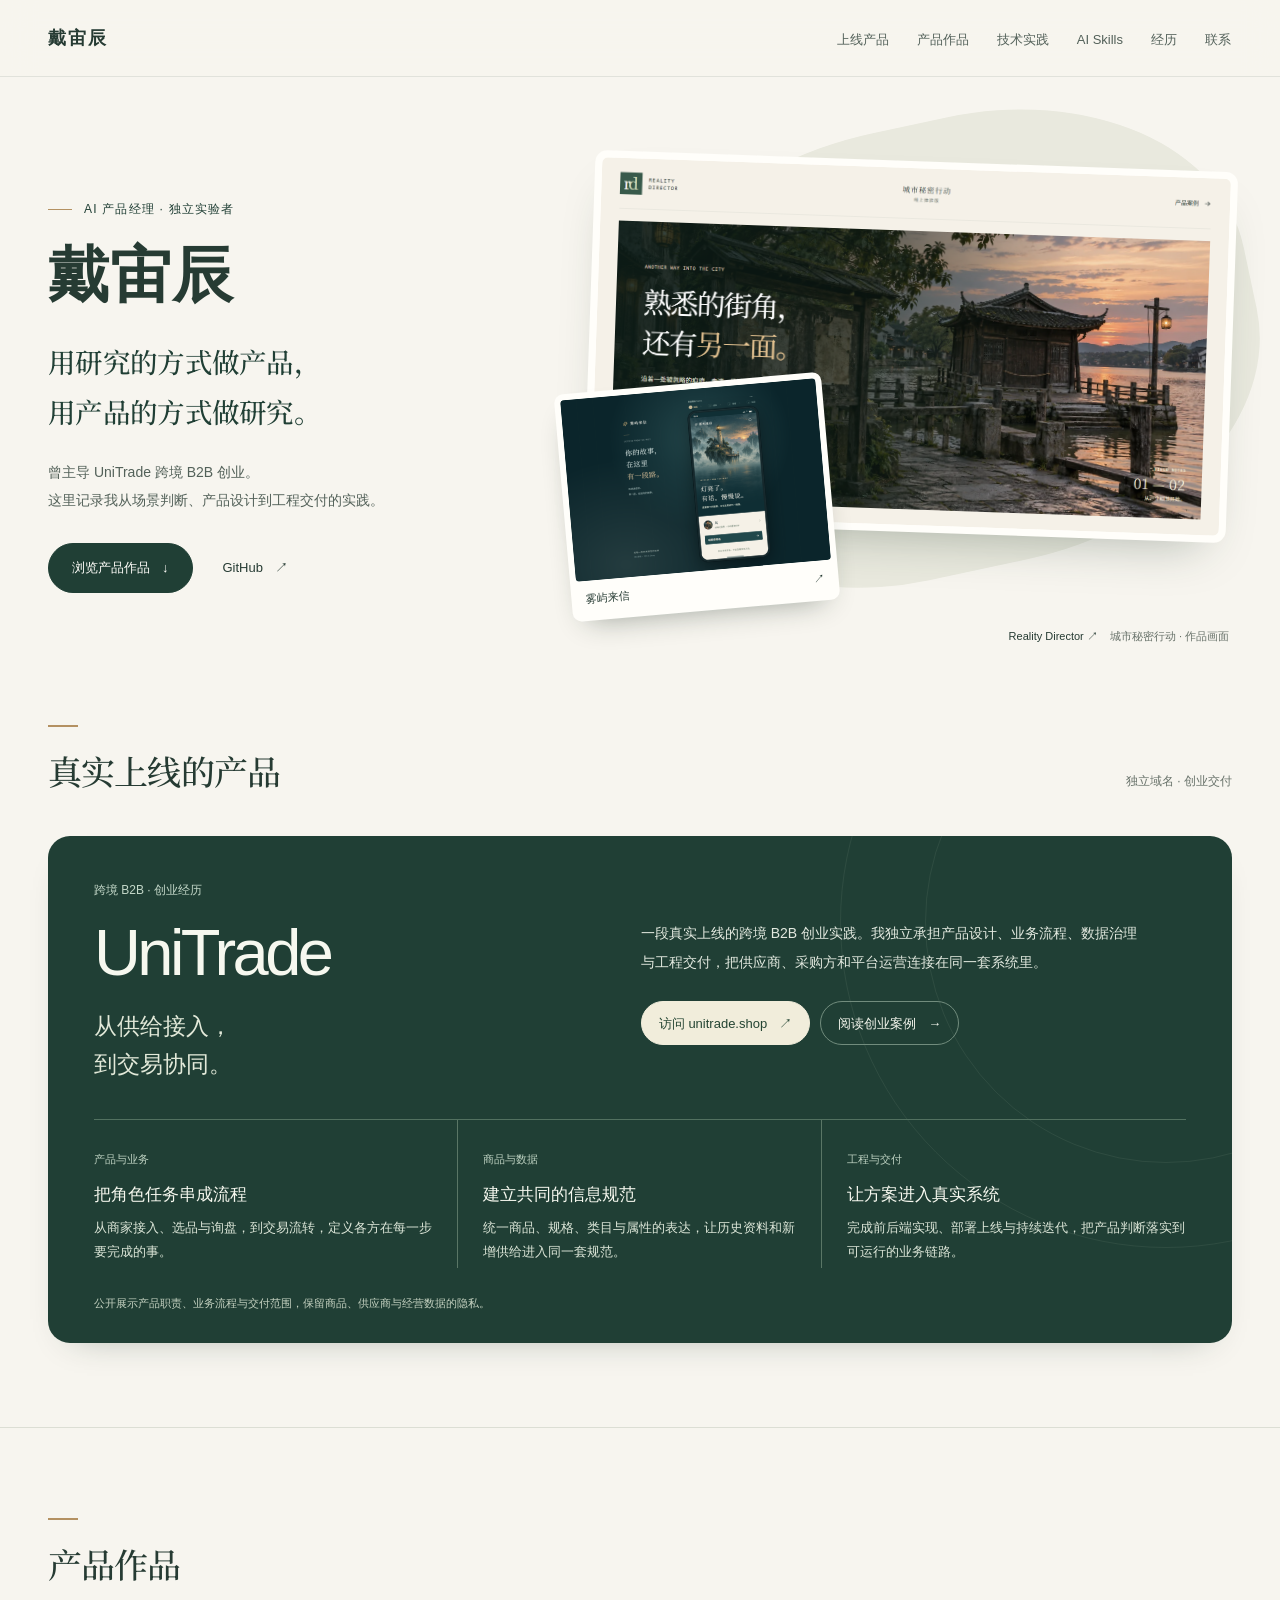
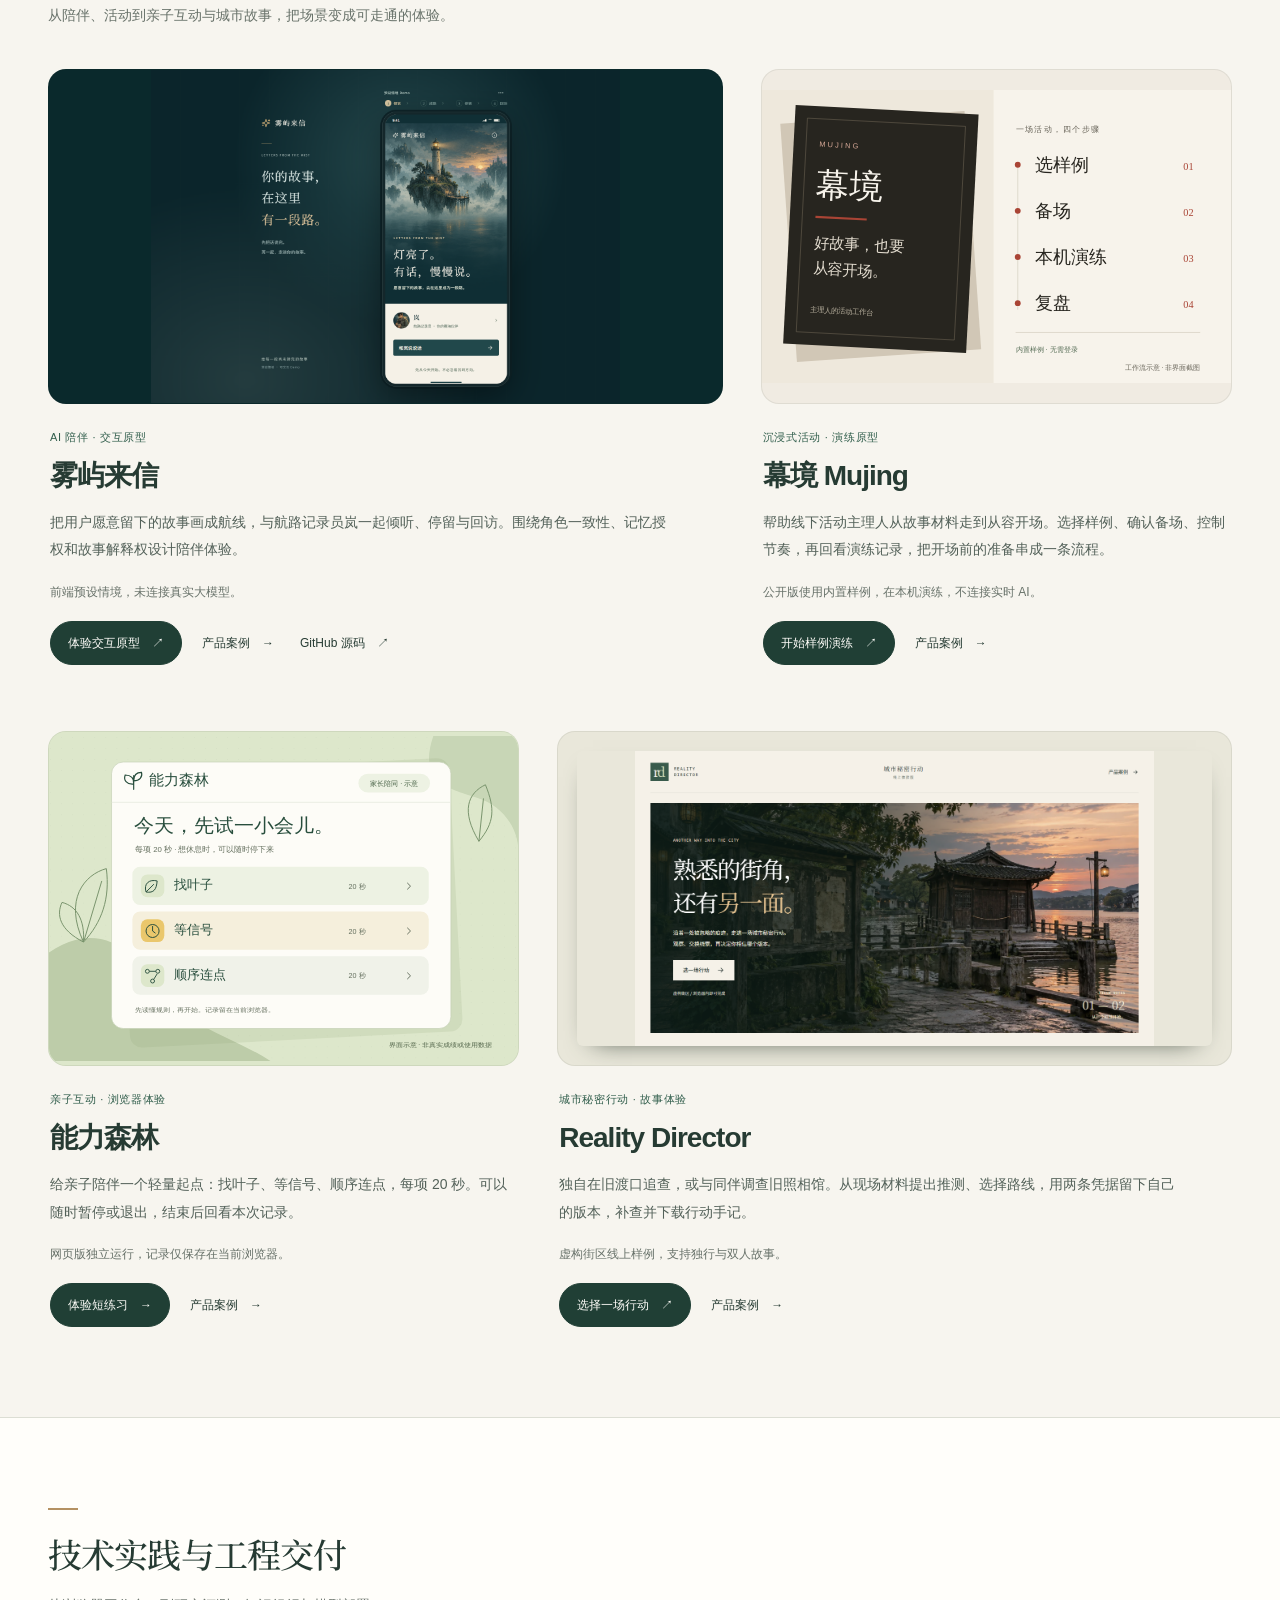
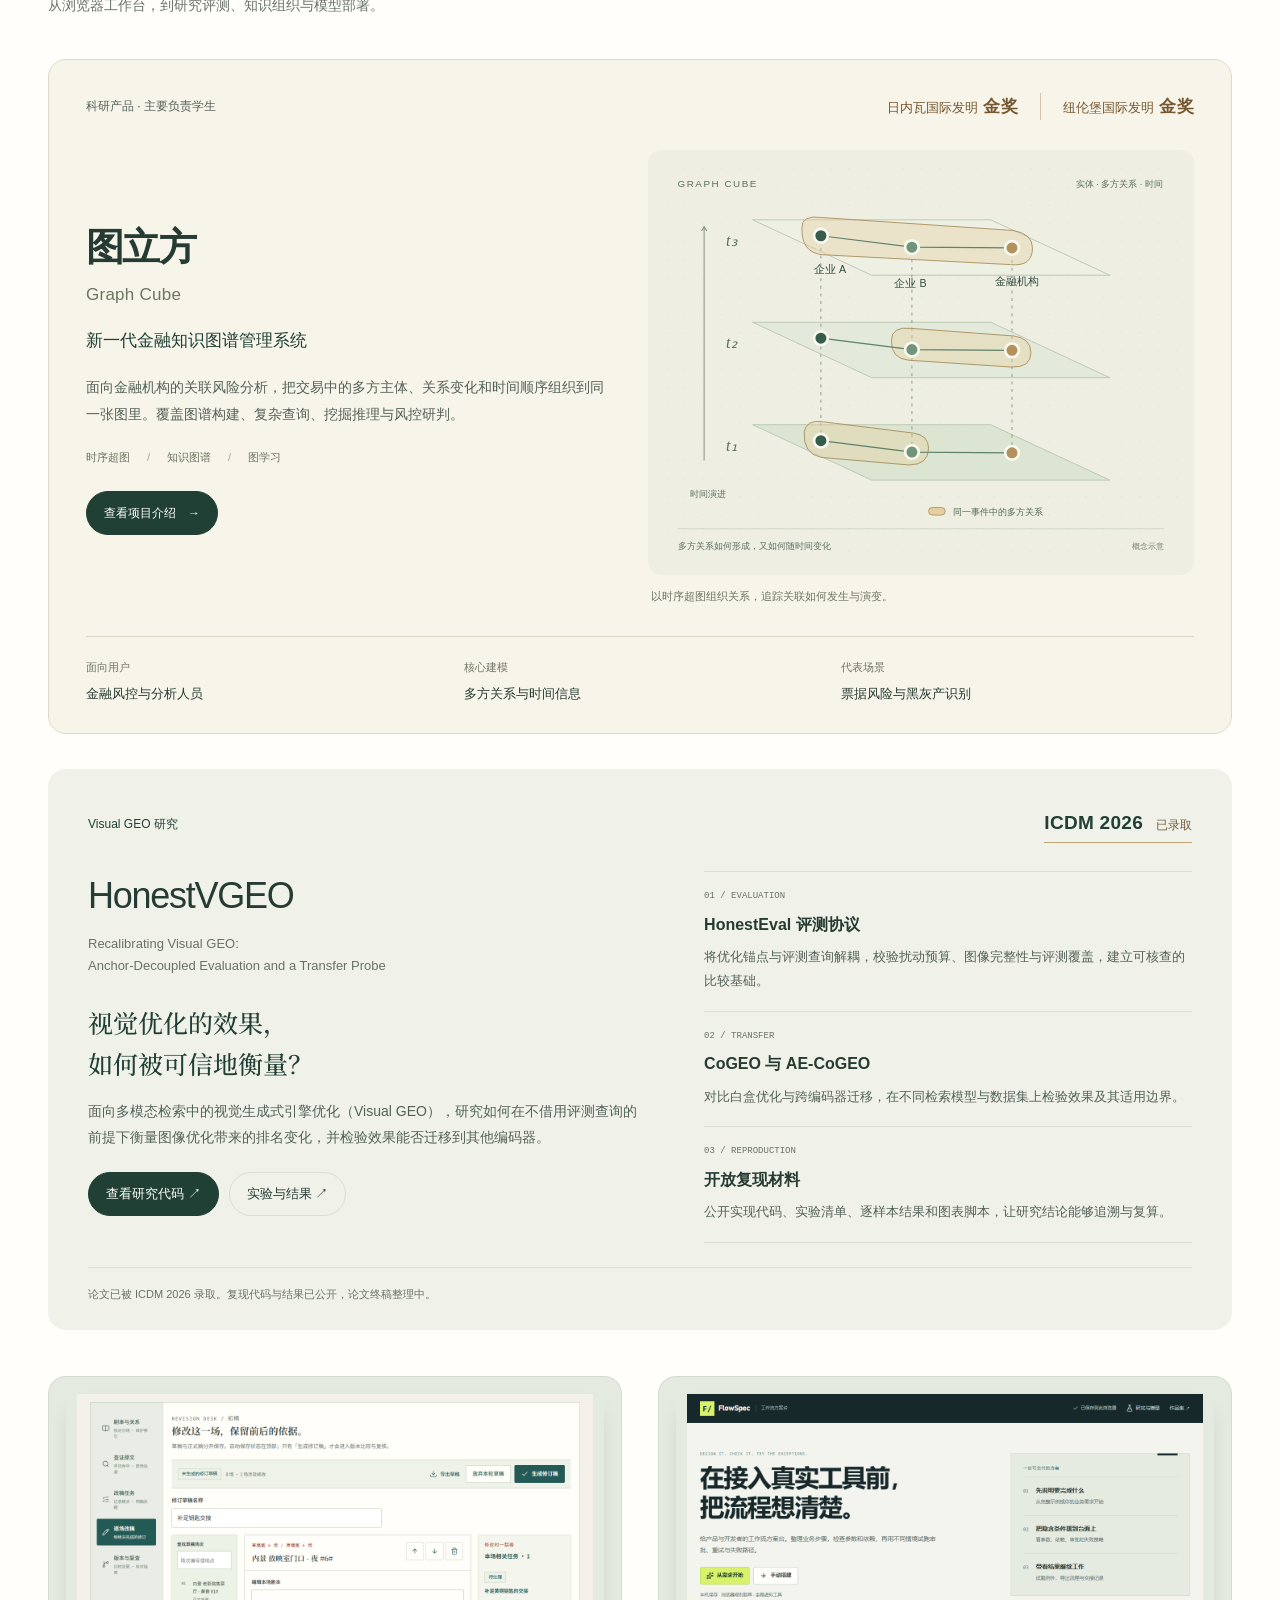
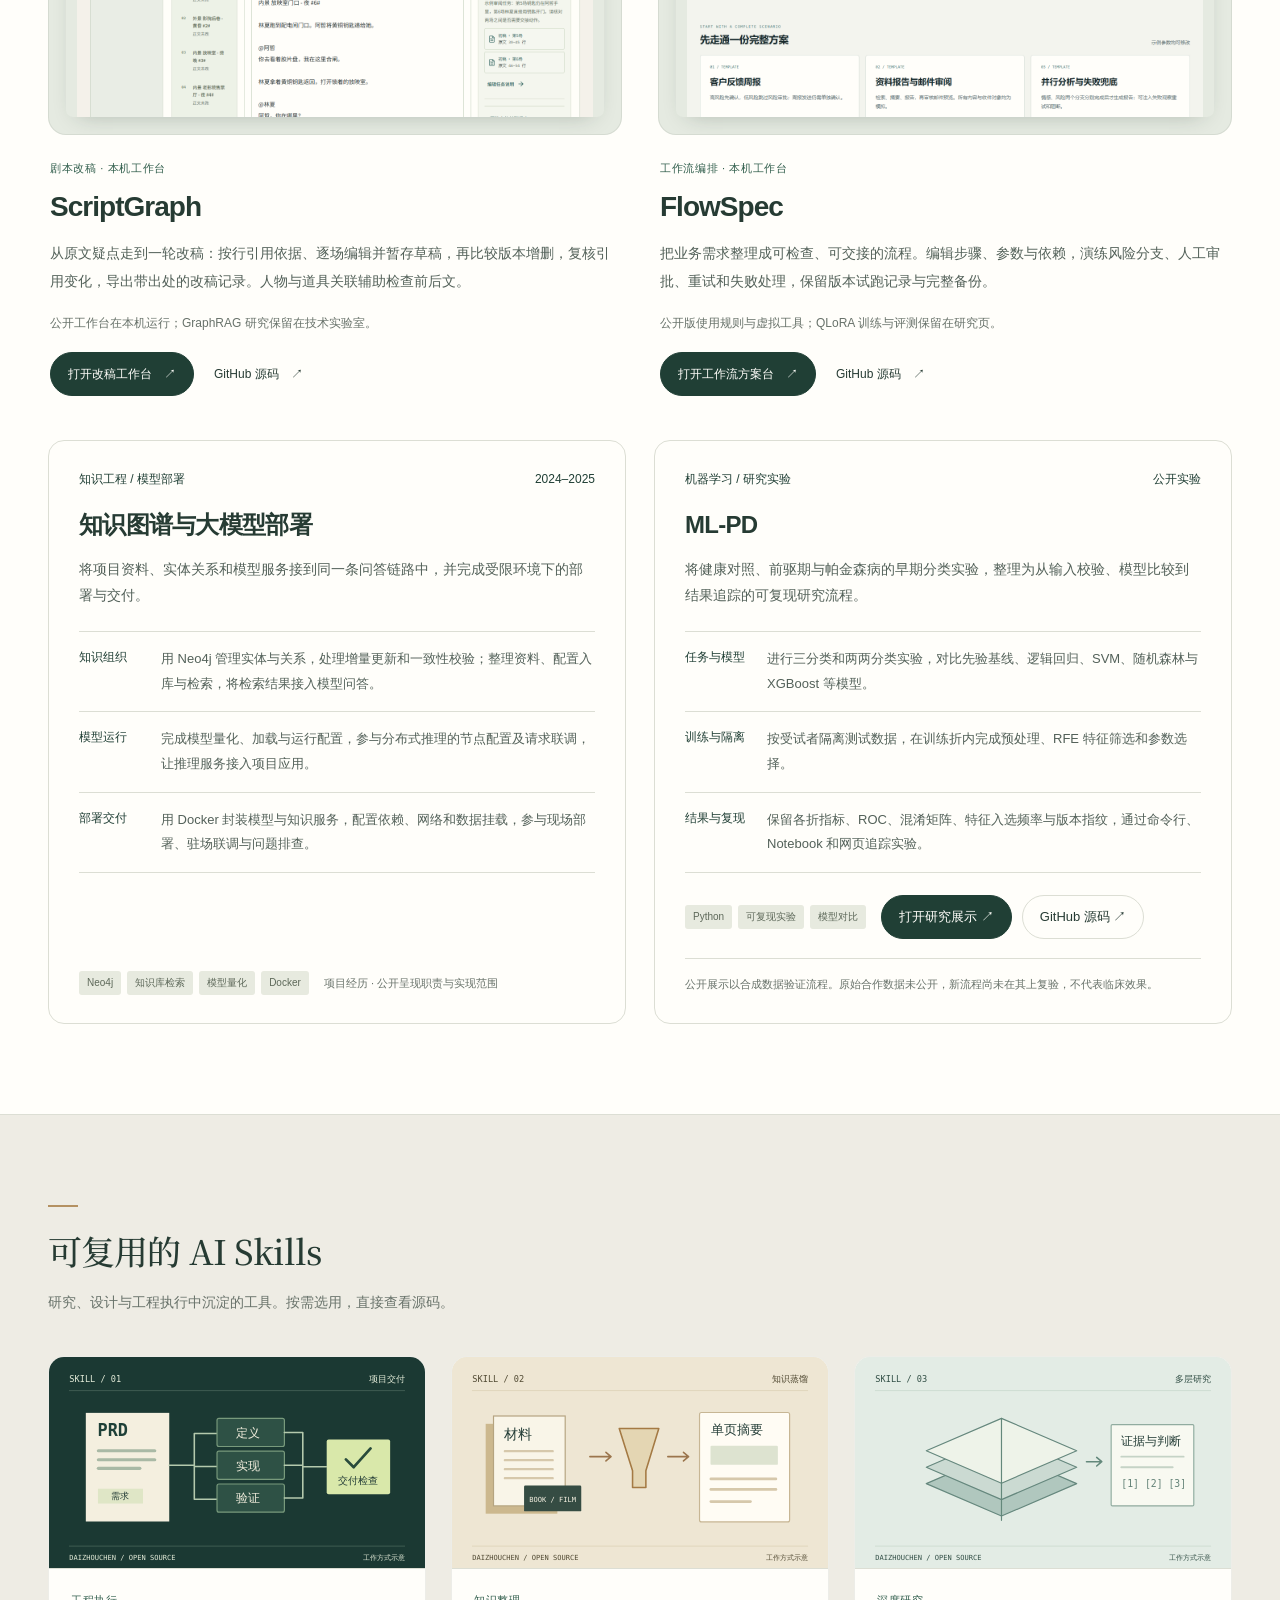
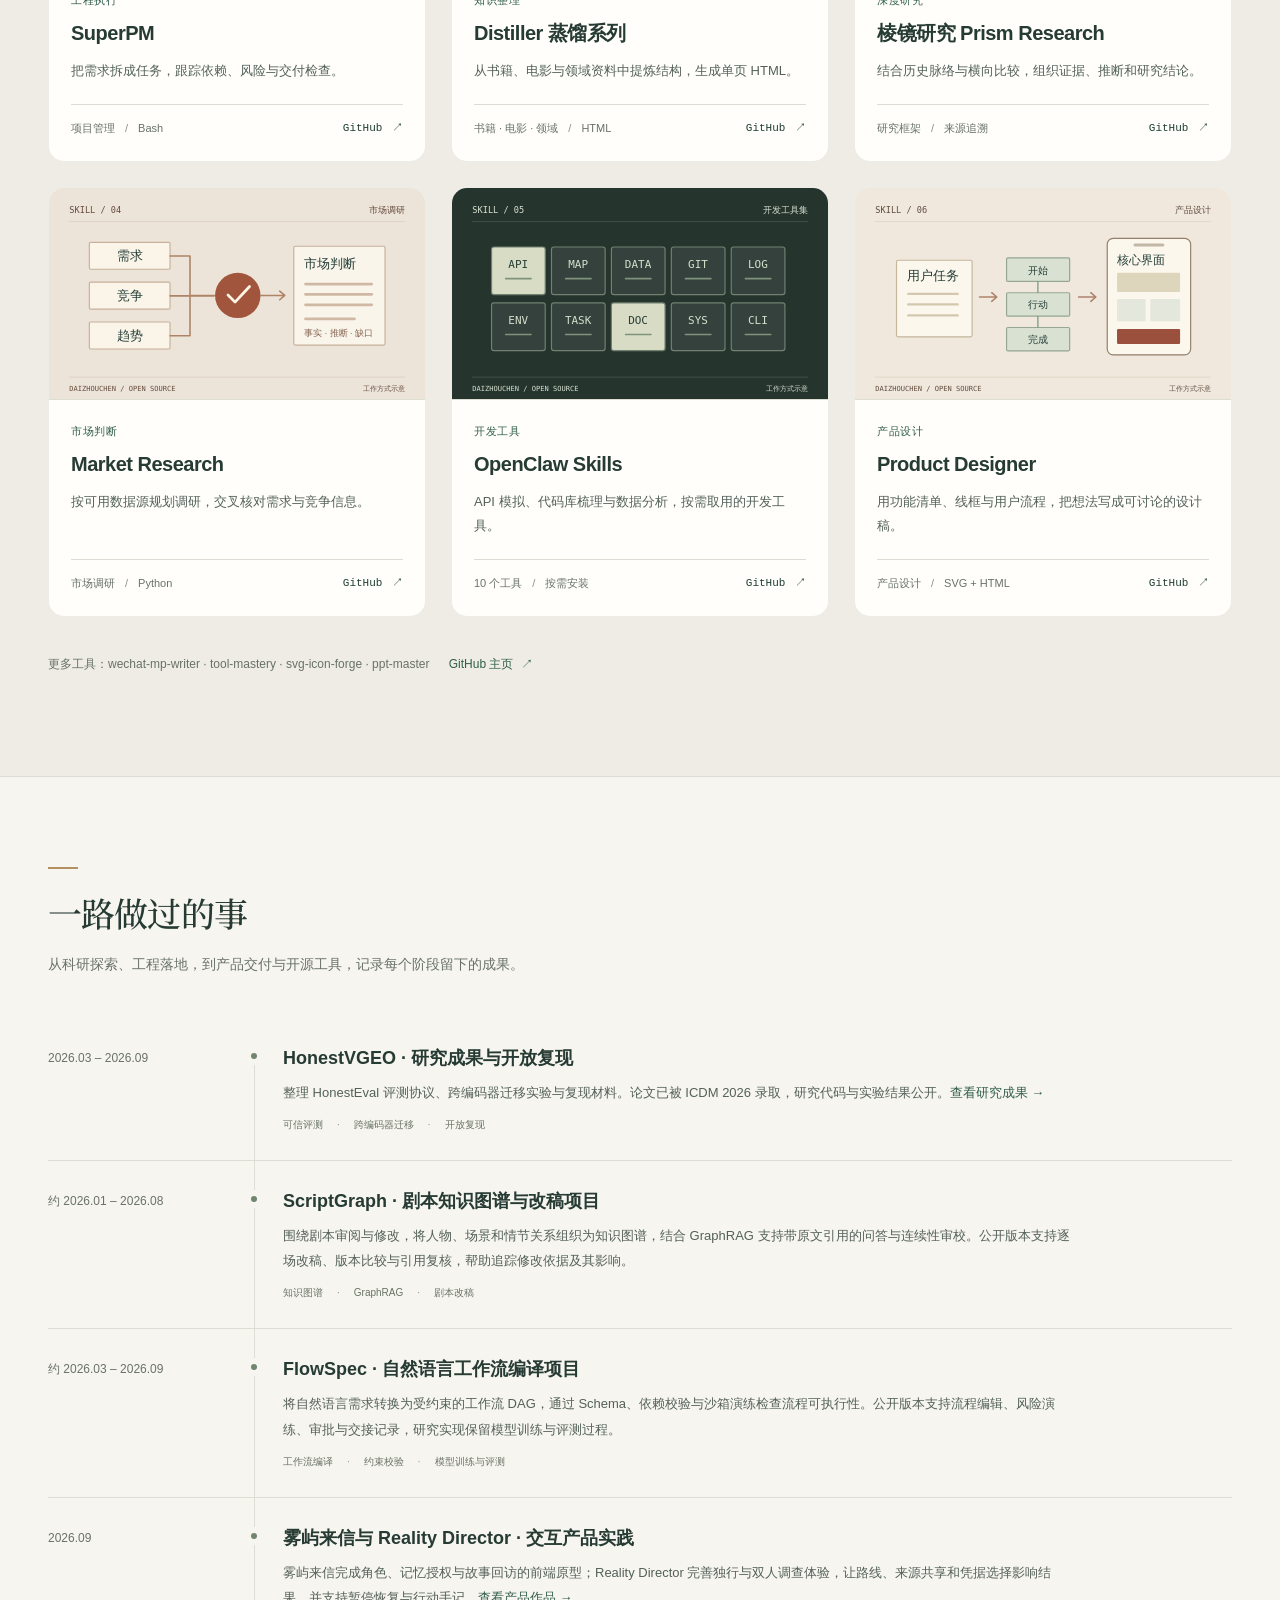
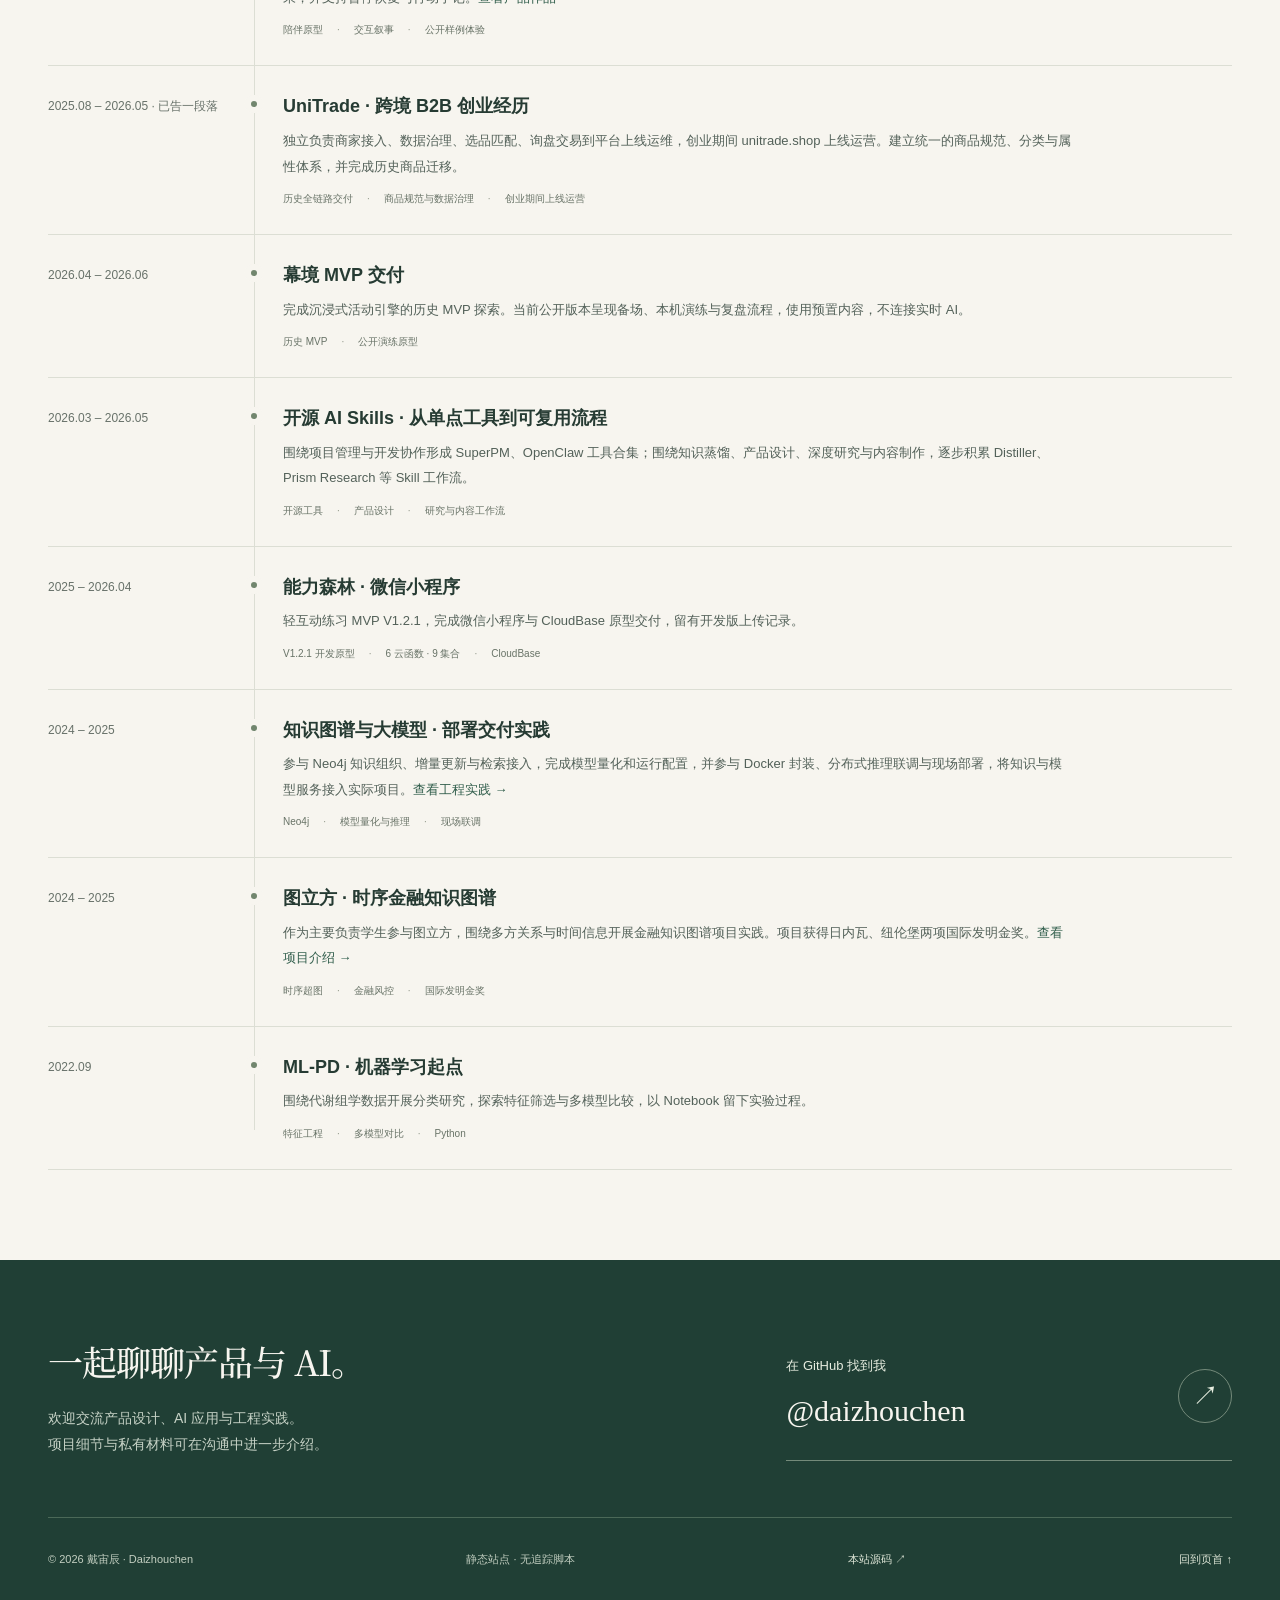
==== commit 5e657b40: "Set interactive product timeline date to September 2026" ====
--- a/index.html
+++ b/index.html
@@ -278,7 +278,7 @@
         <div class="tl-tags"><span class="tl-tag">工作流编译</span><span class="tl-tag">约束校验</span><span class="tl-tag">模型训练与评测</span></div>
       </div>
       <div class="tl-item">
-        <div class="tl-date">约 2025.10 – 2026.09</div>
+        <div class="tl-date">2026.09</div>
         <h4>雾屿来信与 Reality Director · 交互产品实践</h4>
         <p>雾屿来信完成角色、记忆授权与故事回访的前端原型；Reality Director 完善独行与双人调查体验，让路线、来源共享和凭据选择影响结果，并支持暂停恢复与行动手记。<a href="#product-showcase">查看产品作品 →</a></p>
         <div class="tl-tags"><span class="tl-tag">陪伴原型</span><span class="tl-tag">交互叙事</span><span class="tl-tag">公开样例体验</span></div>
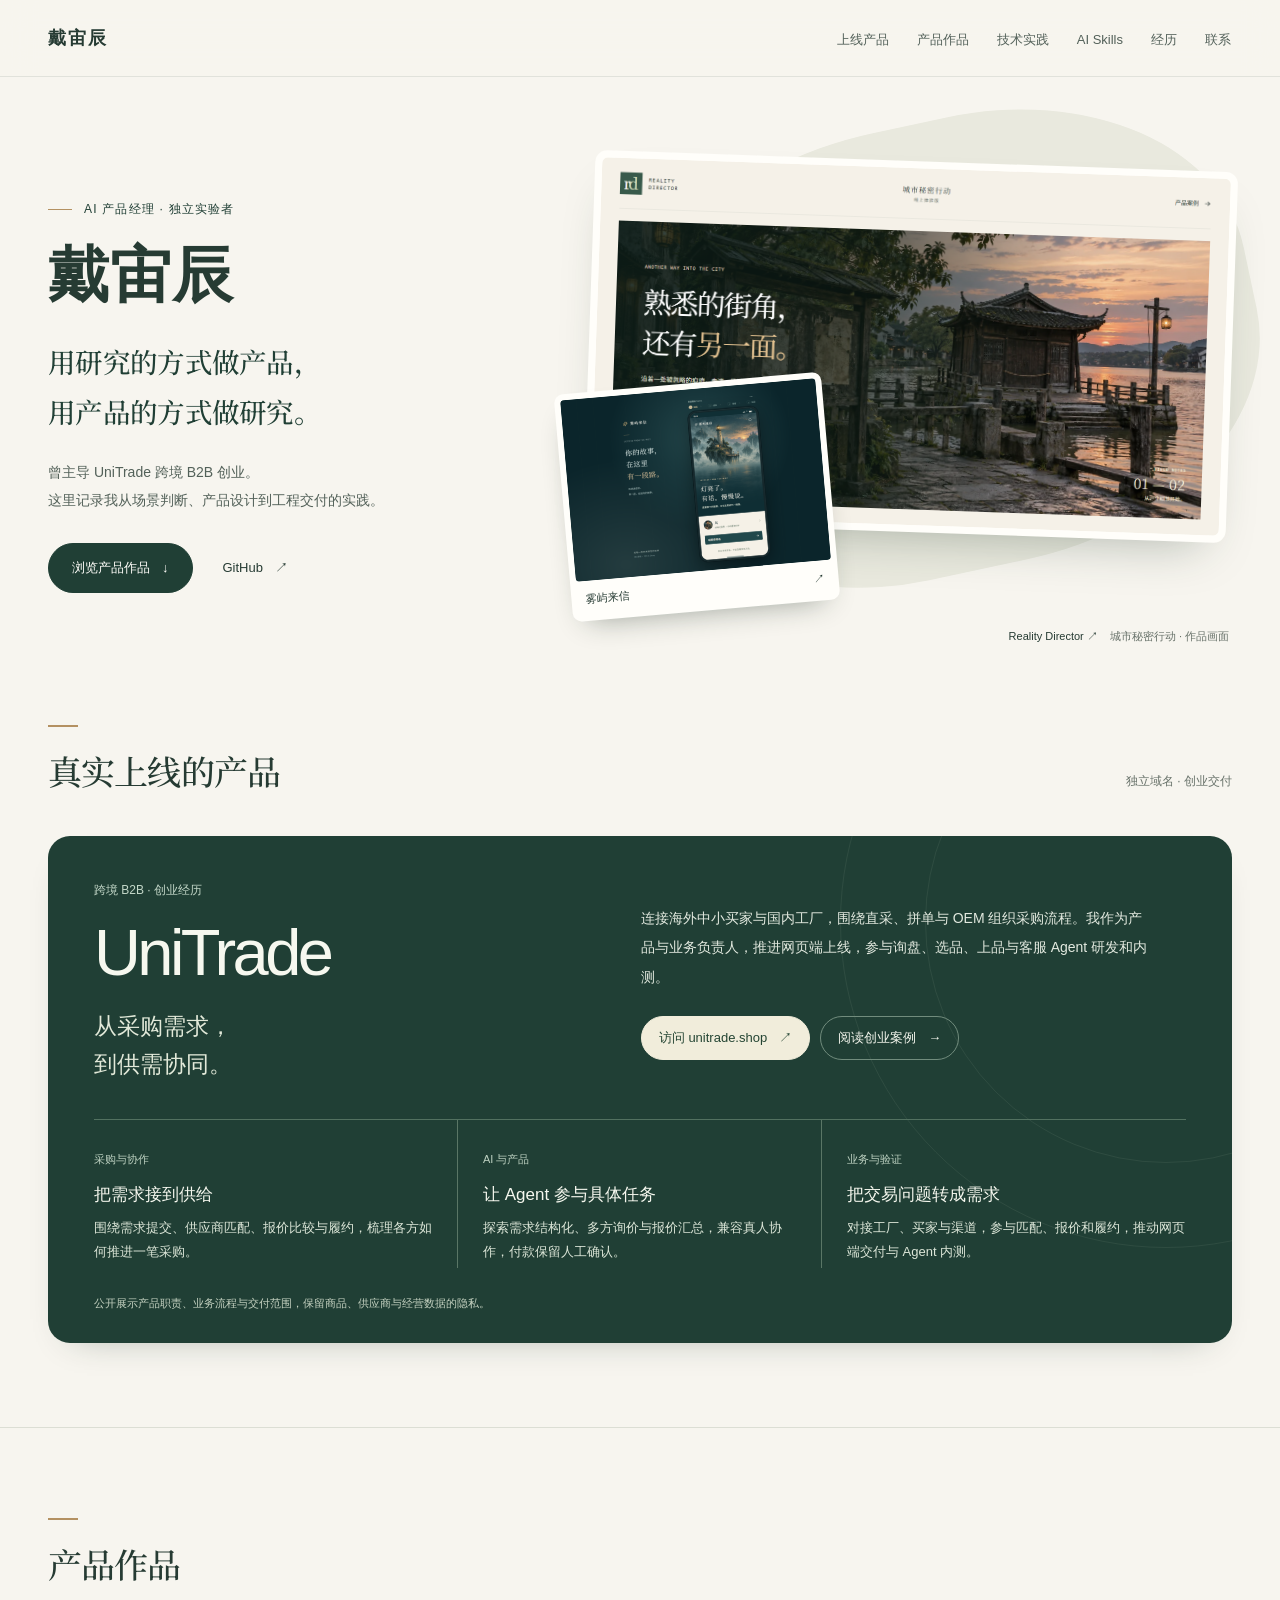
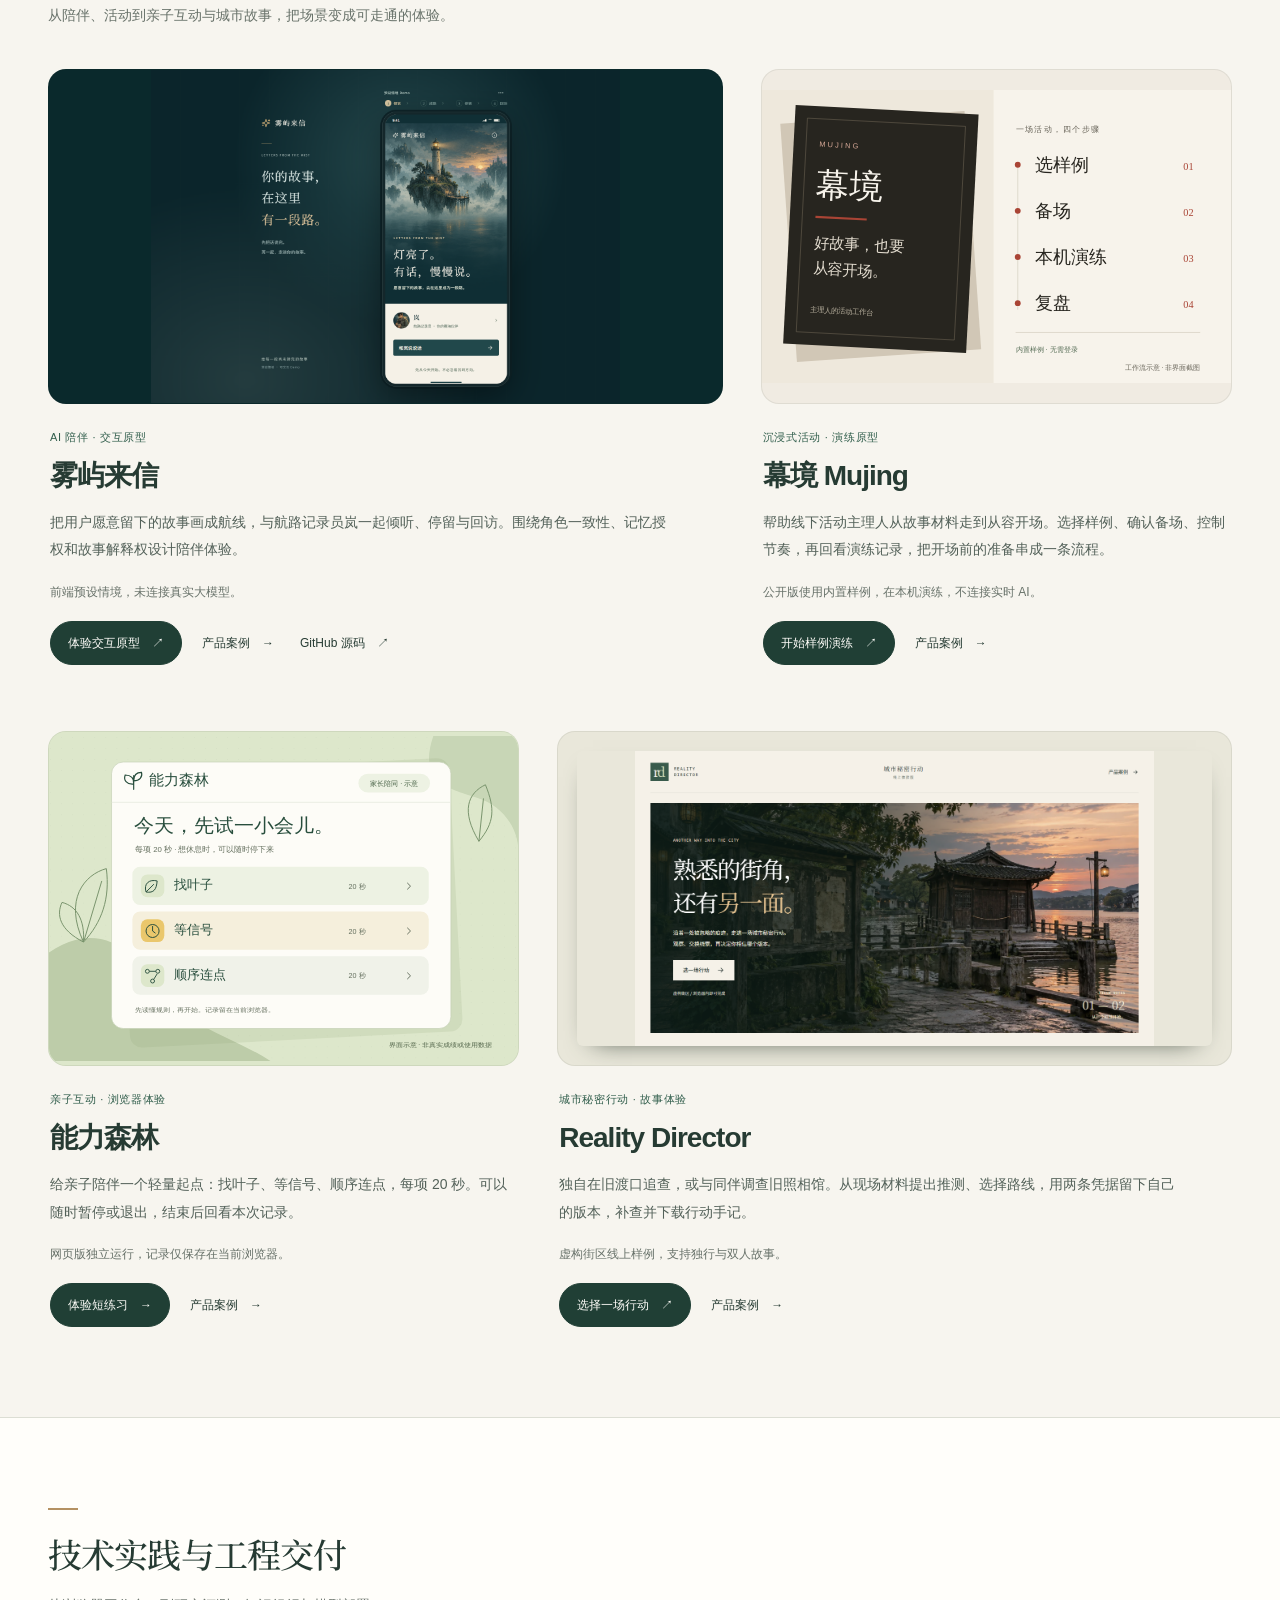
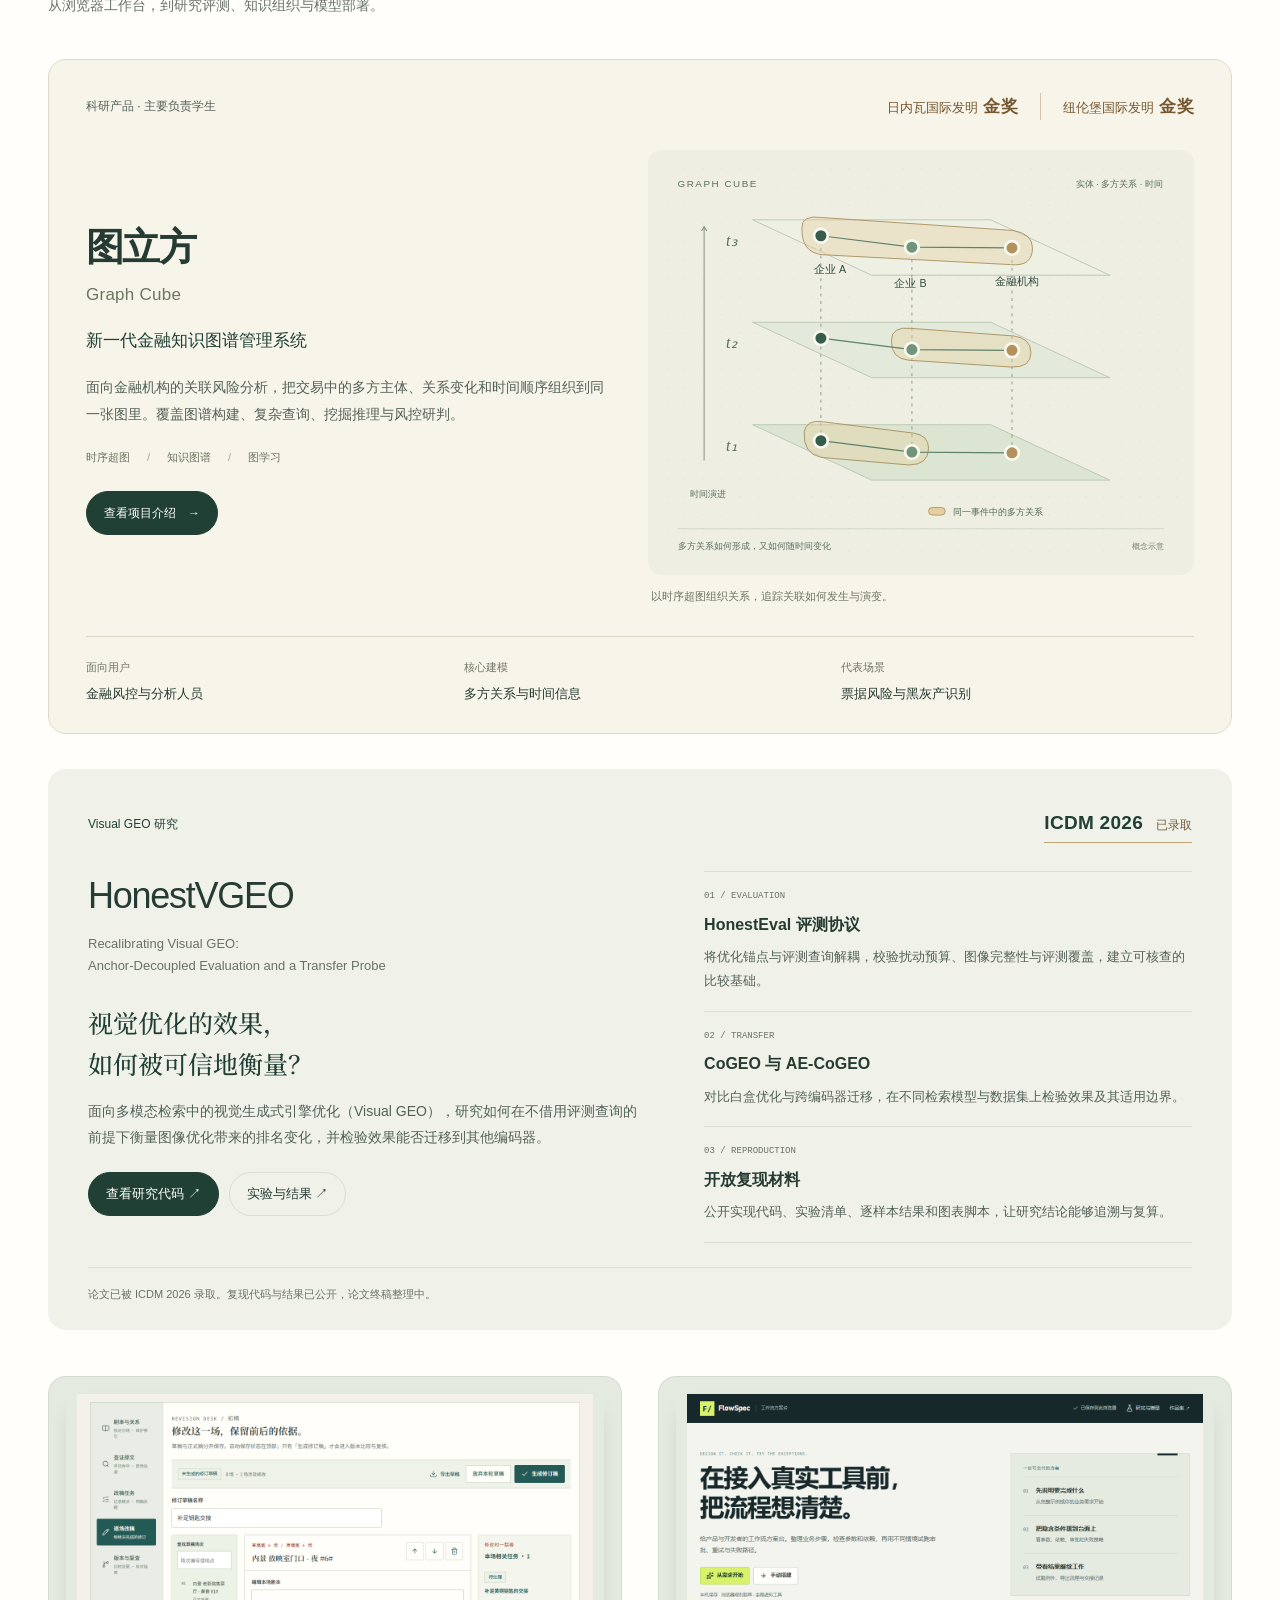
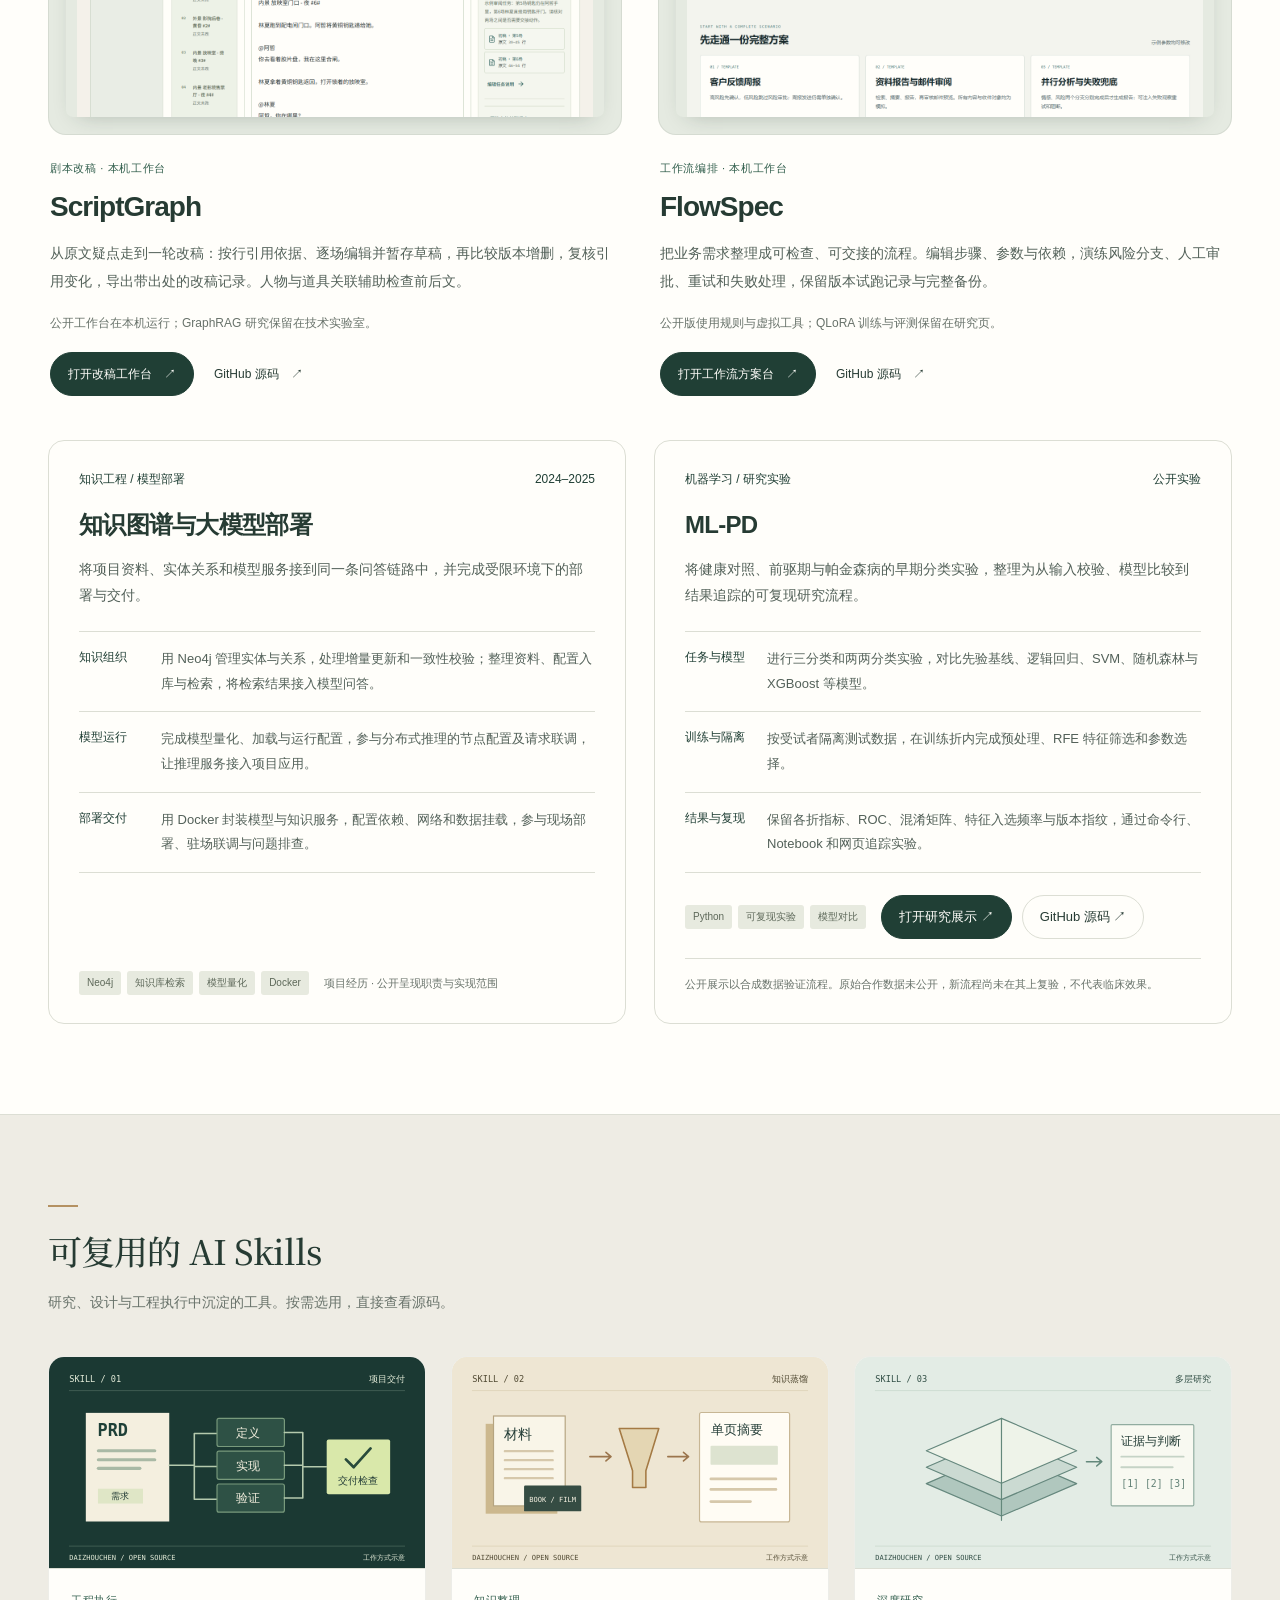
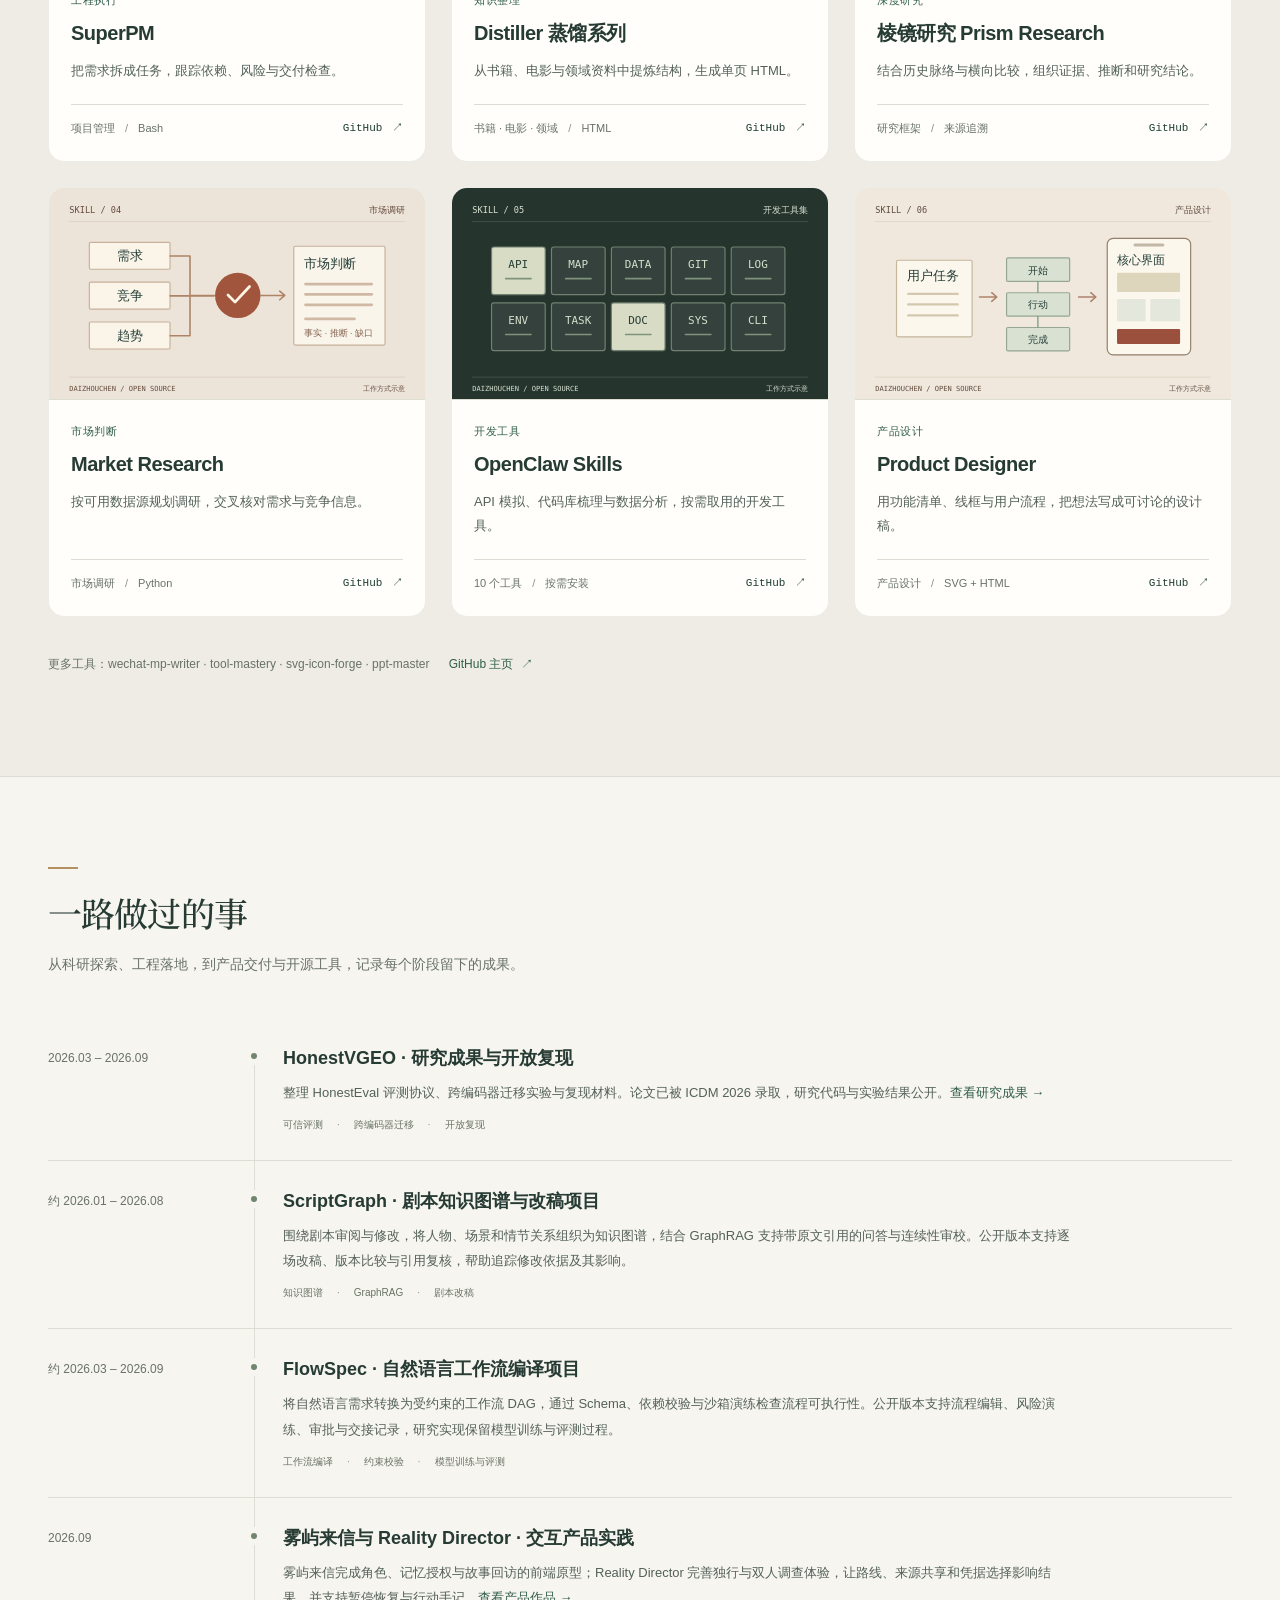
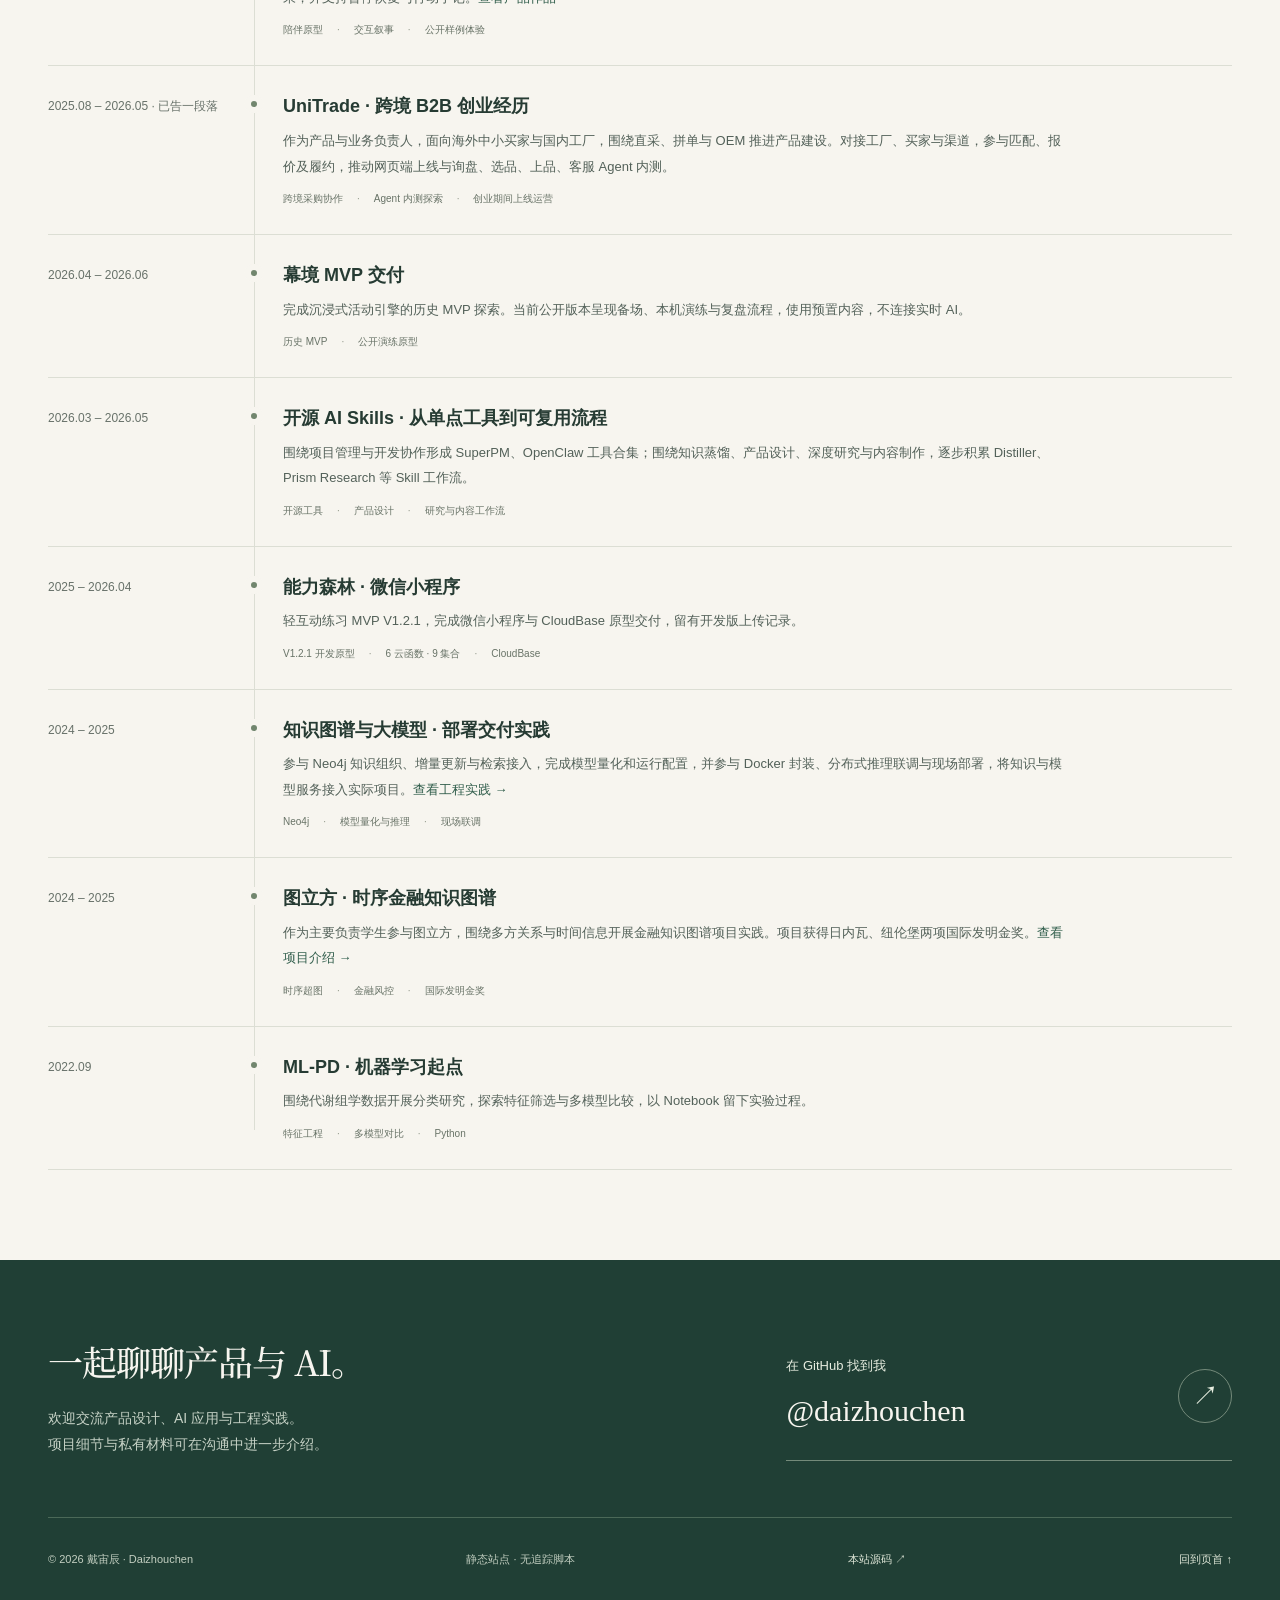
==== commit 13518dc7: "Refocus UniTrade case on procurement business and AI collaboration" ====
--- a/index.html
+++ b/index.html
@@ -55,14 +55,14 @@
         <div class="live-copy">
           <p class="live-kicker">跨境 B2B · 创业经历</p>
           <h3>UniTrade</h3>
-          <p class="live-statement">从供给接入，<br/>到交易协同。</p>
+          <p class="live-statement">从采购需求，<br/>到供需协同。</p>
         </div>
         <div class="live-details">
-          <p class="live-intro">一段真实上线的跨境 B2B 创业实践。我独立承担产品设计、业务流程、数据治理与工程交付，把供应商、采购方和平台运营连接在同一套系统里。</p>
+          <p class="live-intro">连接海外中小买家与国内工厂，围绕直采、拼单与 OEM 组织采购流程。我作为产品与业务负责人，推进网页端上线，参与询盘、选品、上品与客服 Agent 研发和内测。</p>
           <div class="actions"><a class="abtn fill" href="https://unitrade.shop" target="_blank" rel="noopener">访问 unitrade.shop <span aria-hidden="true">↗</span></a><a class="abtn" href="demo/unitrade.html">阅读创业案例 <span aria-hidden="true">→</span></a></div>
         </div>
       </div>
-      <div class="delivery-strip"><article><span>产品与业务</span><h4>把角色任务串成流程</h4><p>从商家接入、选品与询盘，到交易流转，定义各方在每一步要完成的事。</p></article><article><span>商品与数据</span><h4>建立共同的信息规范</h4><p>统一商品、规格、类目与属性的表达，让历史资料和新增供给进入同一套规范。</p></article><article><span>工程与交付</span><h4>让方案进入真实系统</h4><p>完成前后端实现、部署上线与持续迭代，把产品判断落实到可运行的业务链路。</p></article></div>
+      <div class="delivery-strip"><article><span>采购与协作</span><h4>把需求接到供给</h4><p>围绕需求提交、供应商匹配、报价比较与履约，梳理各方如何推进一笔采购。</p></article><article><span>AI 与产品</span><h4>让 Agent 参与具体任务</h4><p>探索需求结构化、多方询价与报价汇总，兼容真人协作，付款保留人工确认。</p></article><article><span>业务与验证</span><h4>把交易问题转成需求</h4><p>对接工厂、买家与渠道，参与匹配、报价和履约，推动网页端交付与 Agent 内测。</p></article></div>
       <p class="live-note">公开展示产品职责、业务流程与交付范围，保留商品、供应商与经营数据的隐私。</p>
     </div>
   </div>
@@ -286,8 +286,8 @@
       <div class="tl-item">
         <div class="tl-date">2025.08 – 2026.05 · 已告一段落</div>
         <h4>UniTrade · 跨境 B2B 创业经历</h4>
-        <p>独立负责商家接入、数据治理、选品匹配、询盘交易到平台上线运维，创业期间 unitrade.shop 上线运营。建立统一的商品规范、分类与属性体系，并完成历史商品迁移。</p>
-        <div class="tl-tags"><span class="tl-tag">历史全链路交付</span><span class="tl-tag">商品规范与数据治理</span><span class="tl-tag">创业期间上线运营</span></div>
+        <p>作为产品与业务负责人，面向海外中小买家与国内工厂，围绕直采、拼单与 OEM 推进产品建设。对接工厂、买家与渠道，参与匹配、报价及履约，推动网页端上线与询盘、选品、上品、客服 Agent 内测。</p>
+        <div class="tl-tags"><span class="tl-tag">跨境采购协作</span><span class="tl-tag">Agent 内测探索</span><span class="tl-tag">创业期间上线运营</span></div>
       </div>
       <div class="tl-item">
         <div class="tl-date">2026.04 – 2026.06</div>
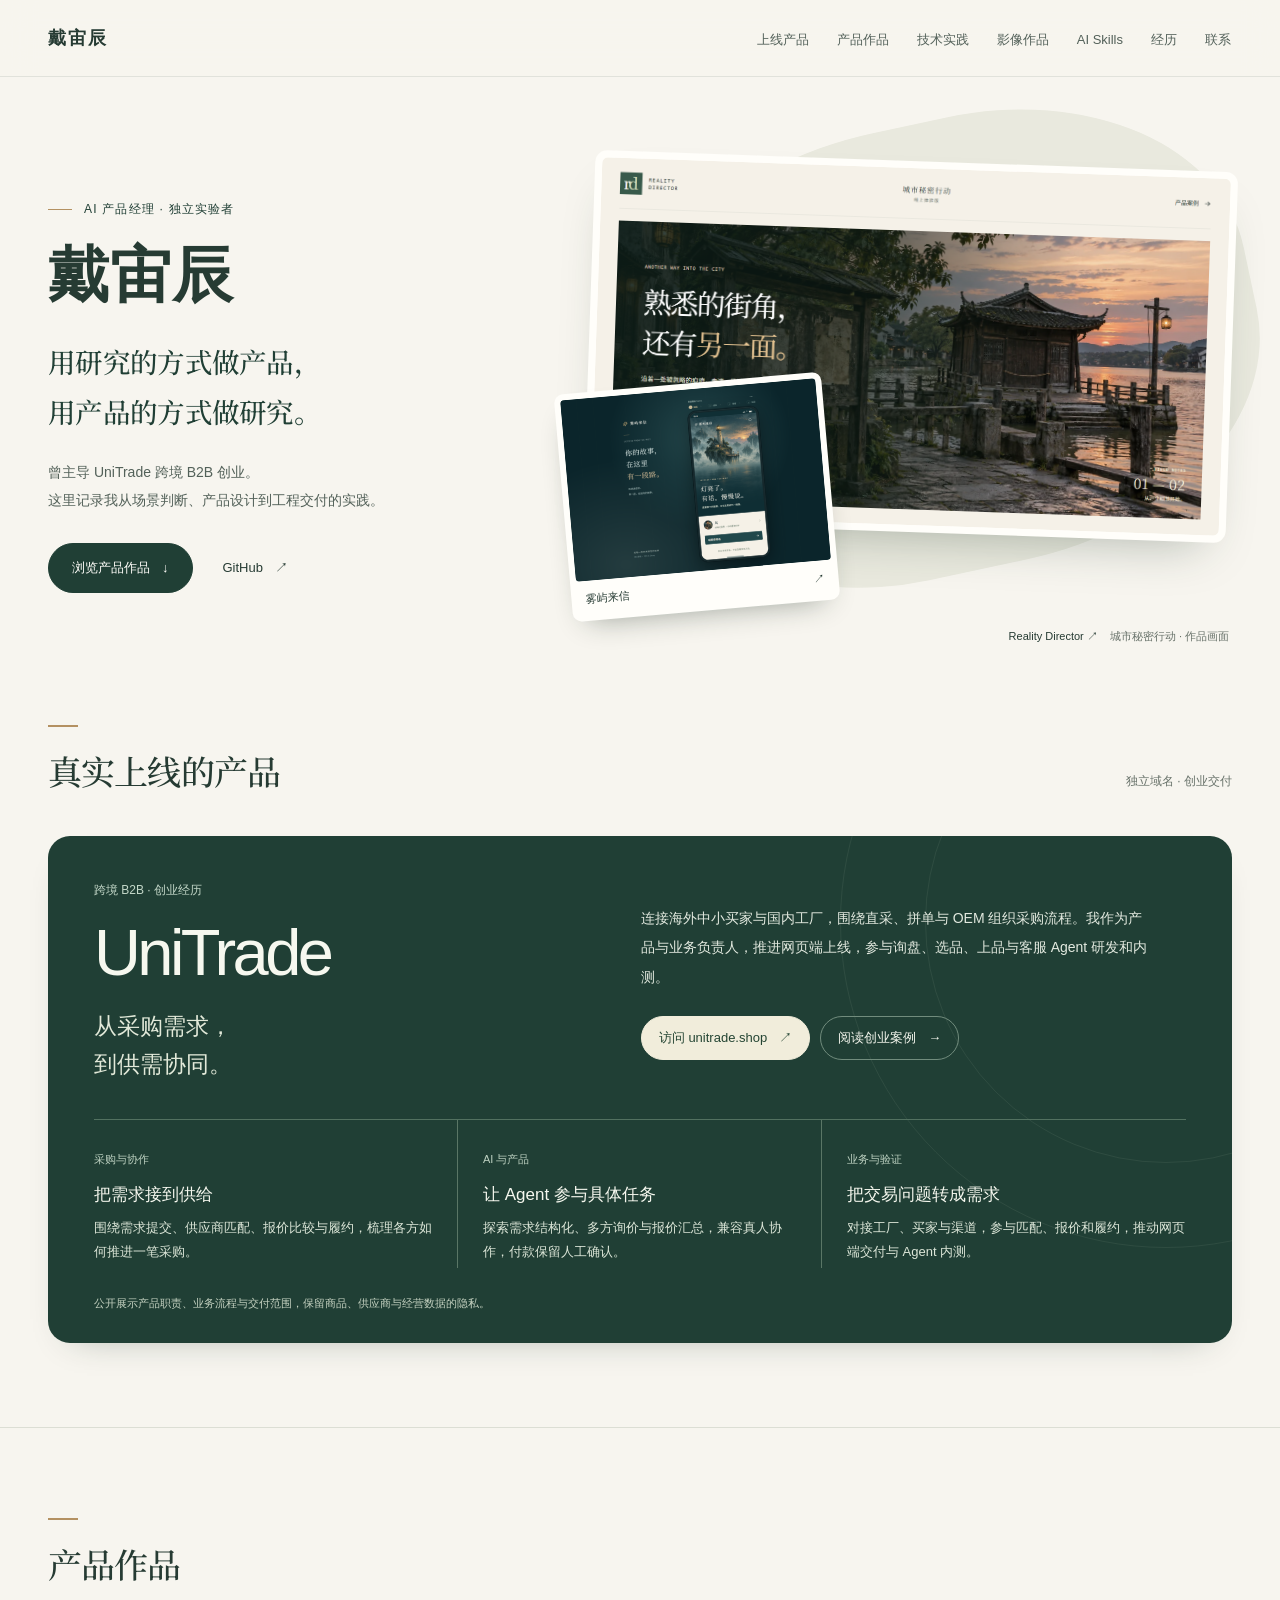
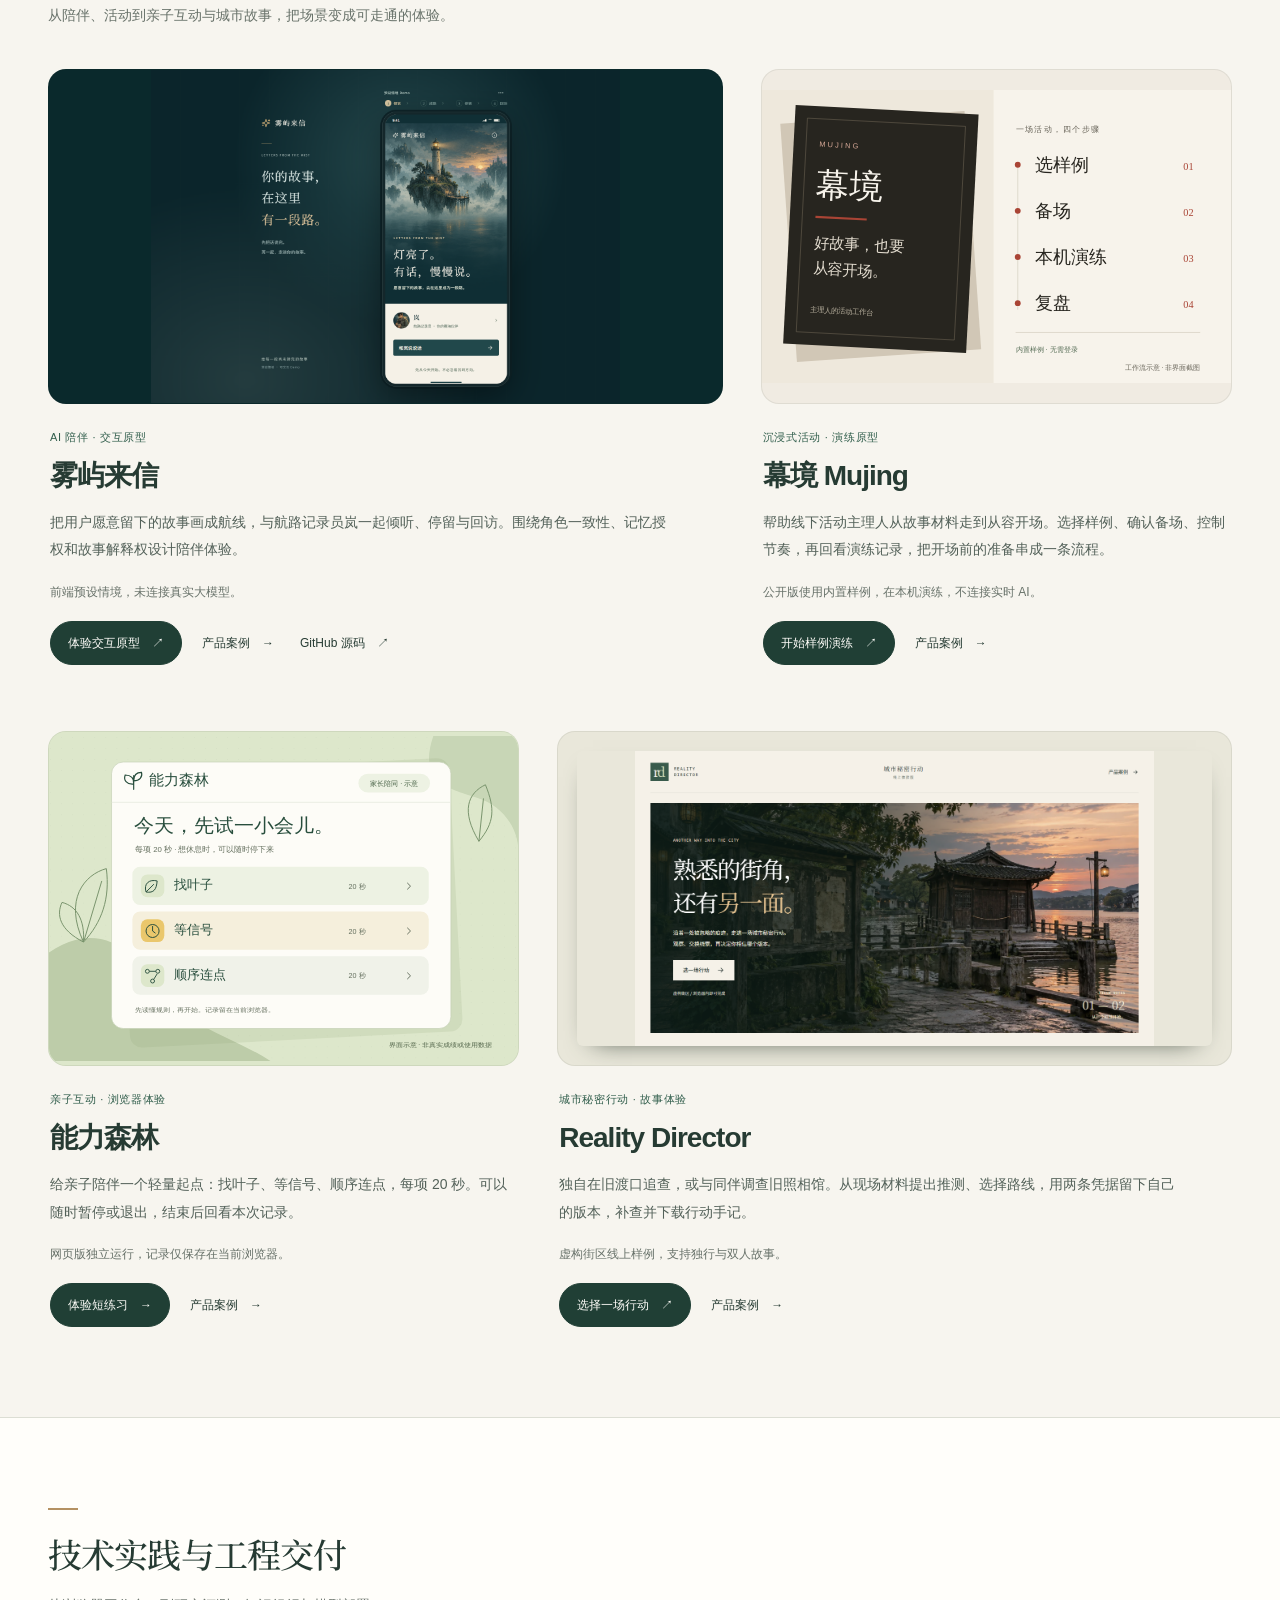
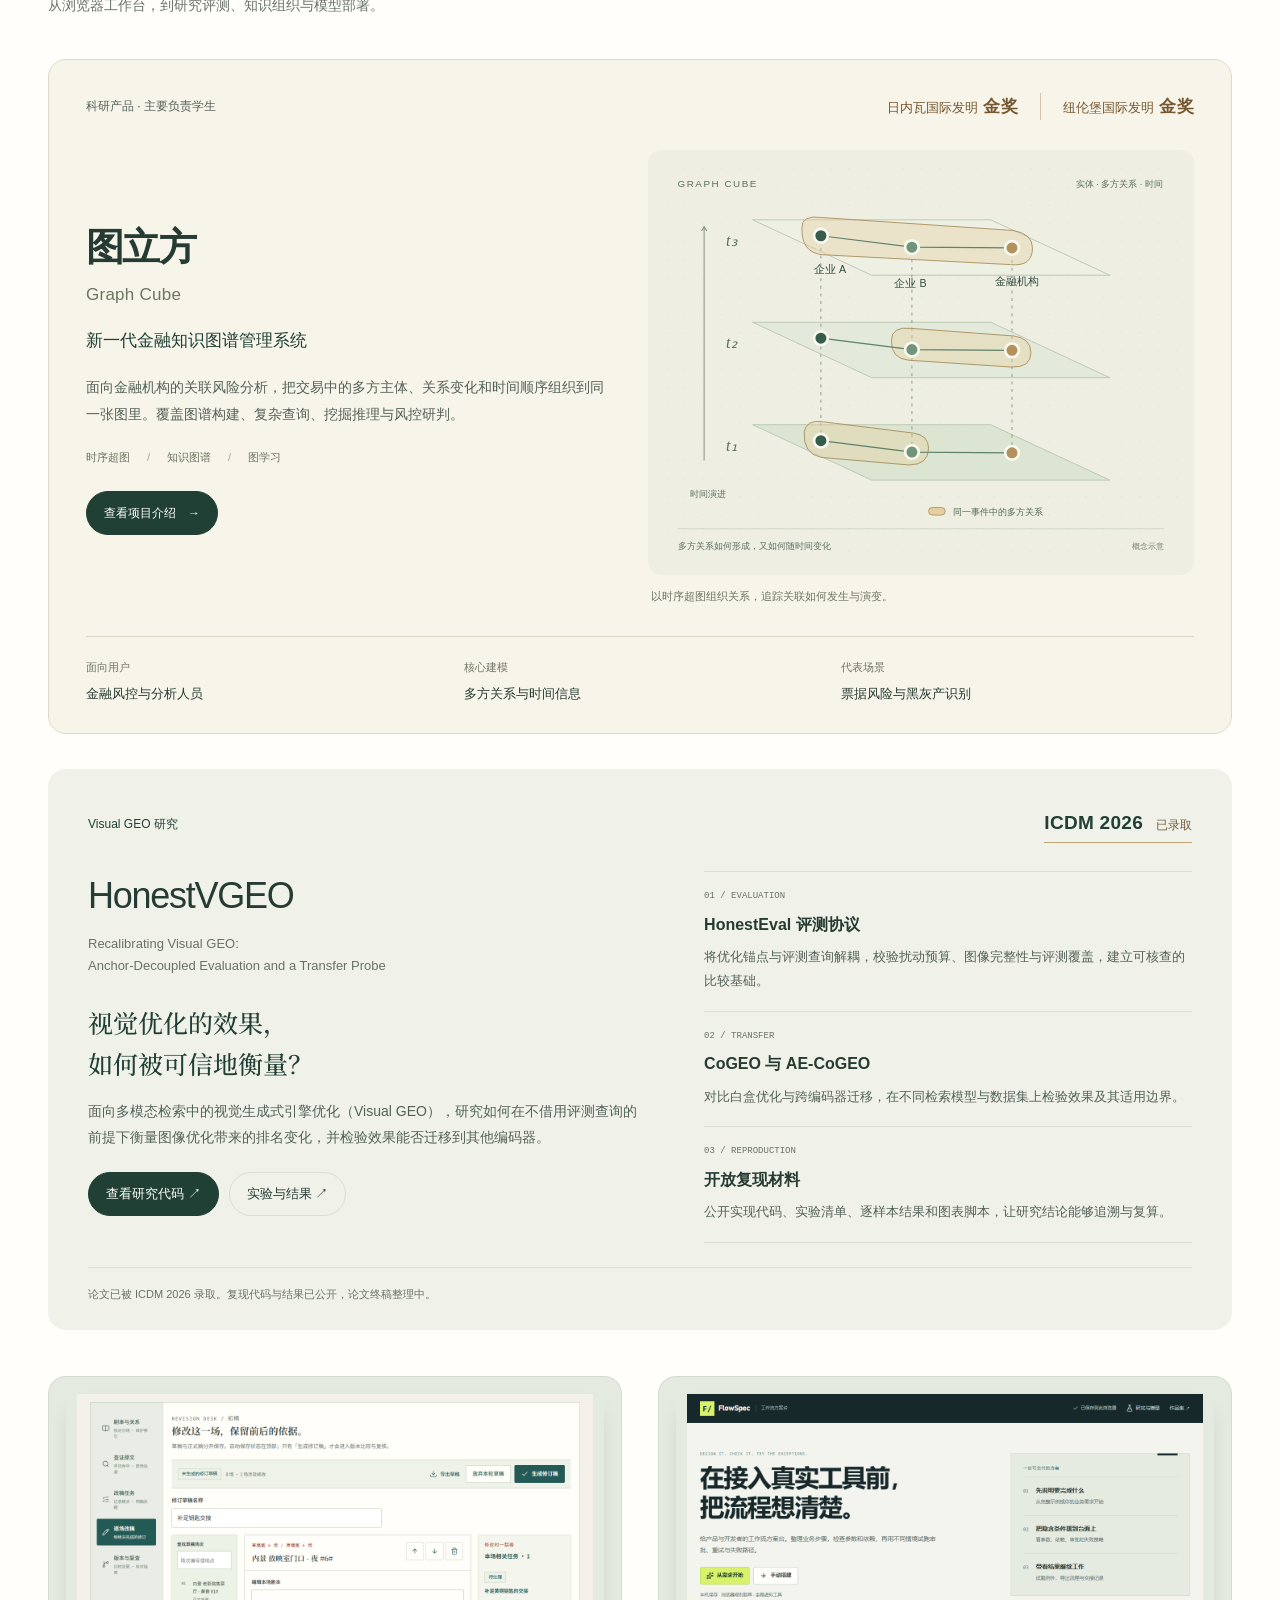
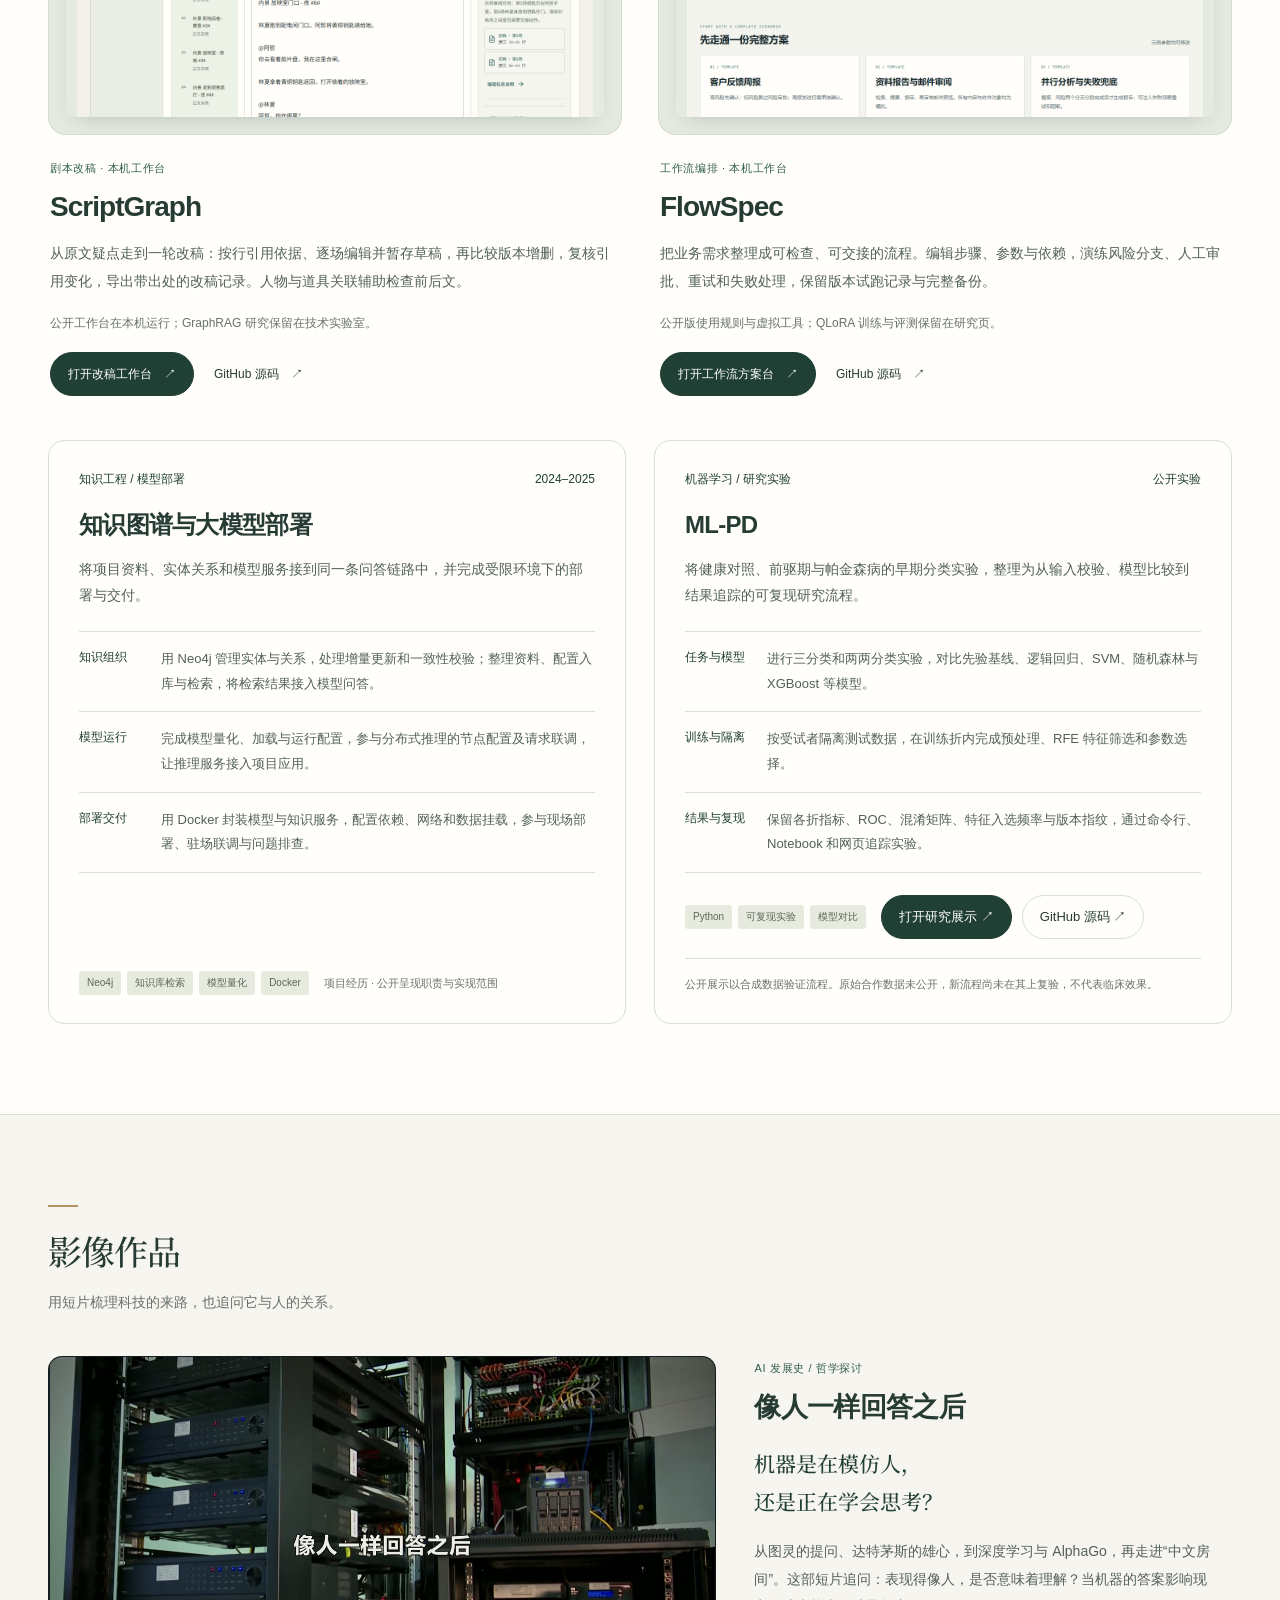
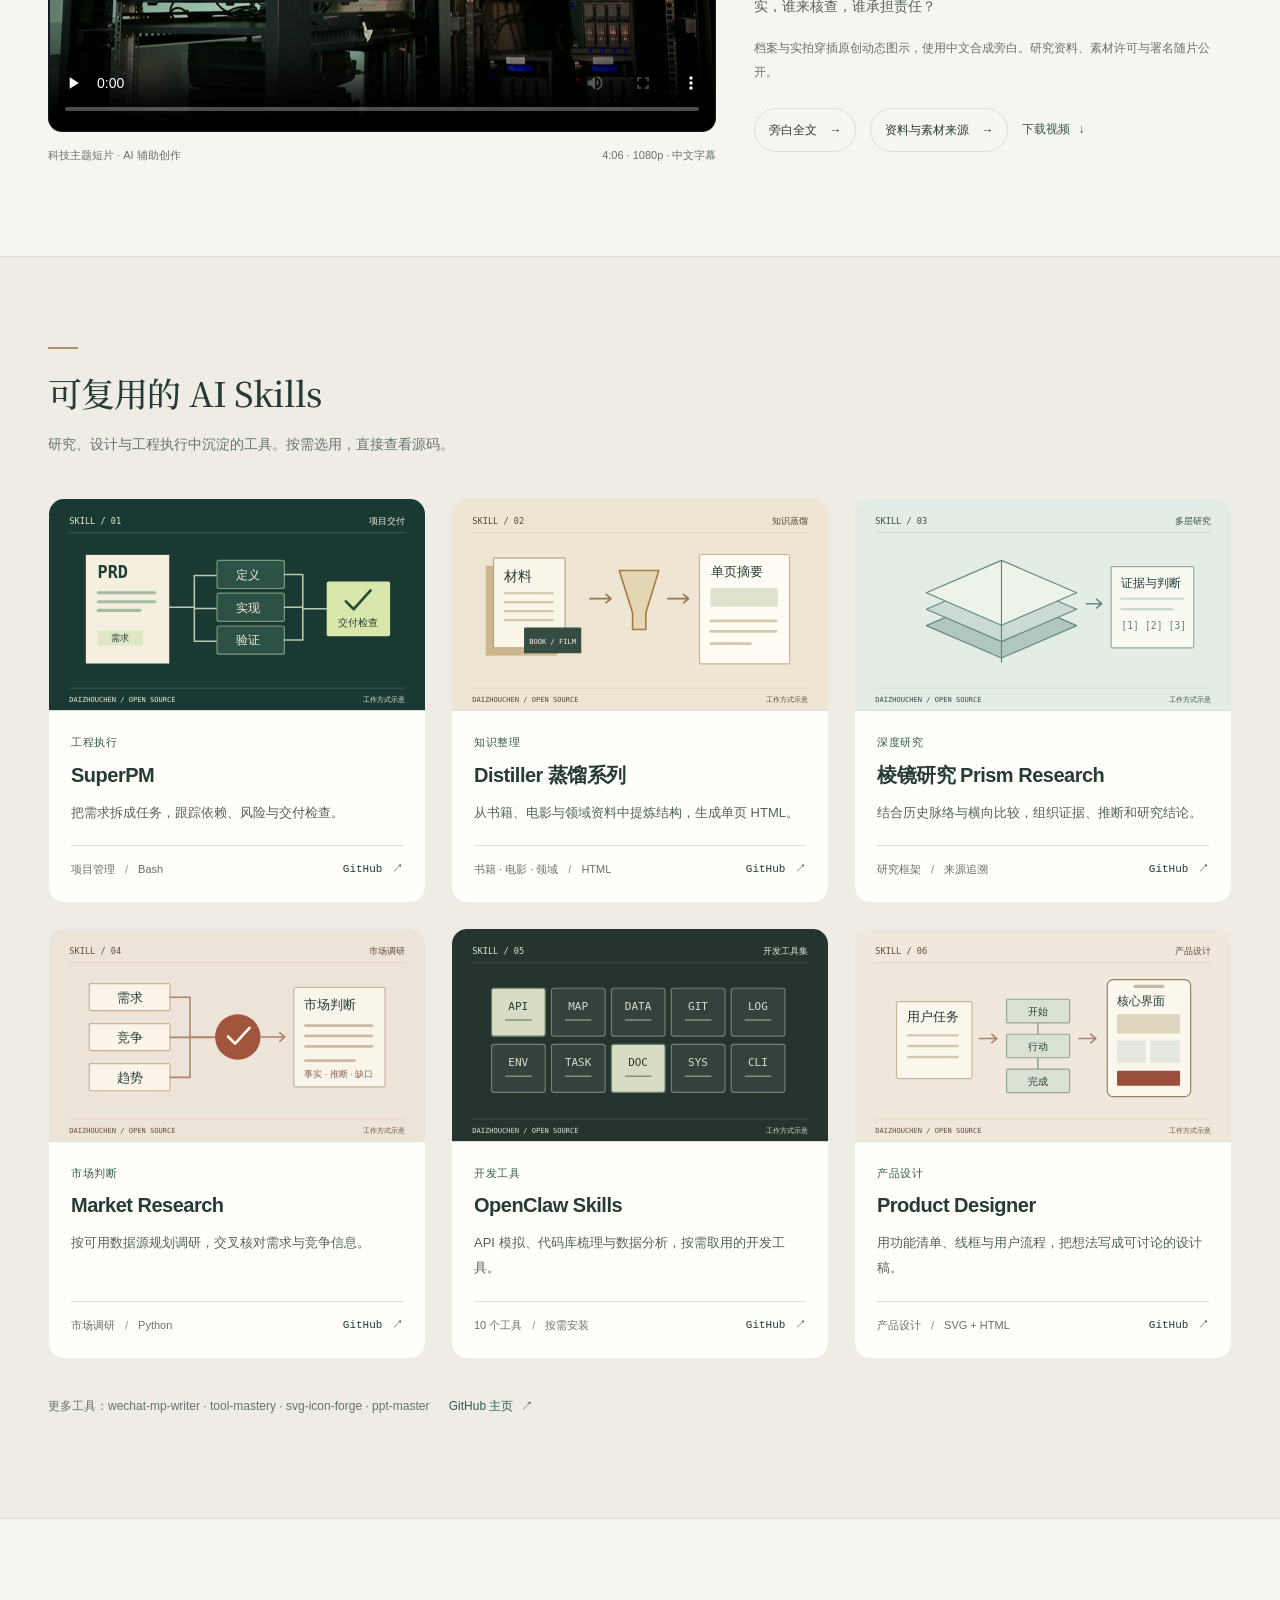
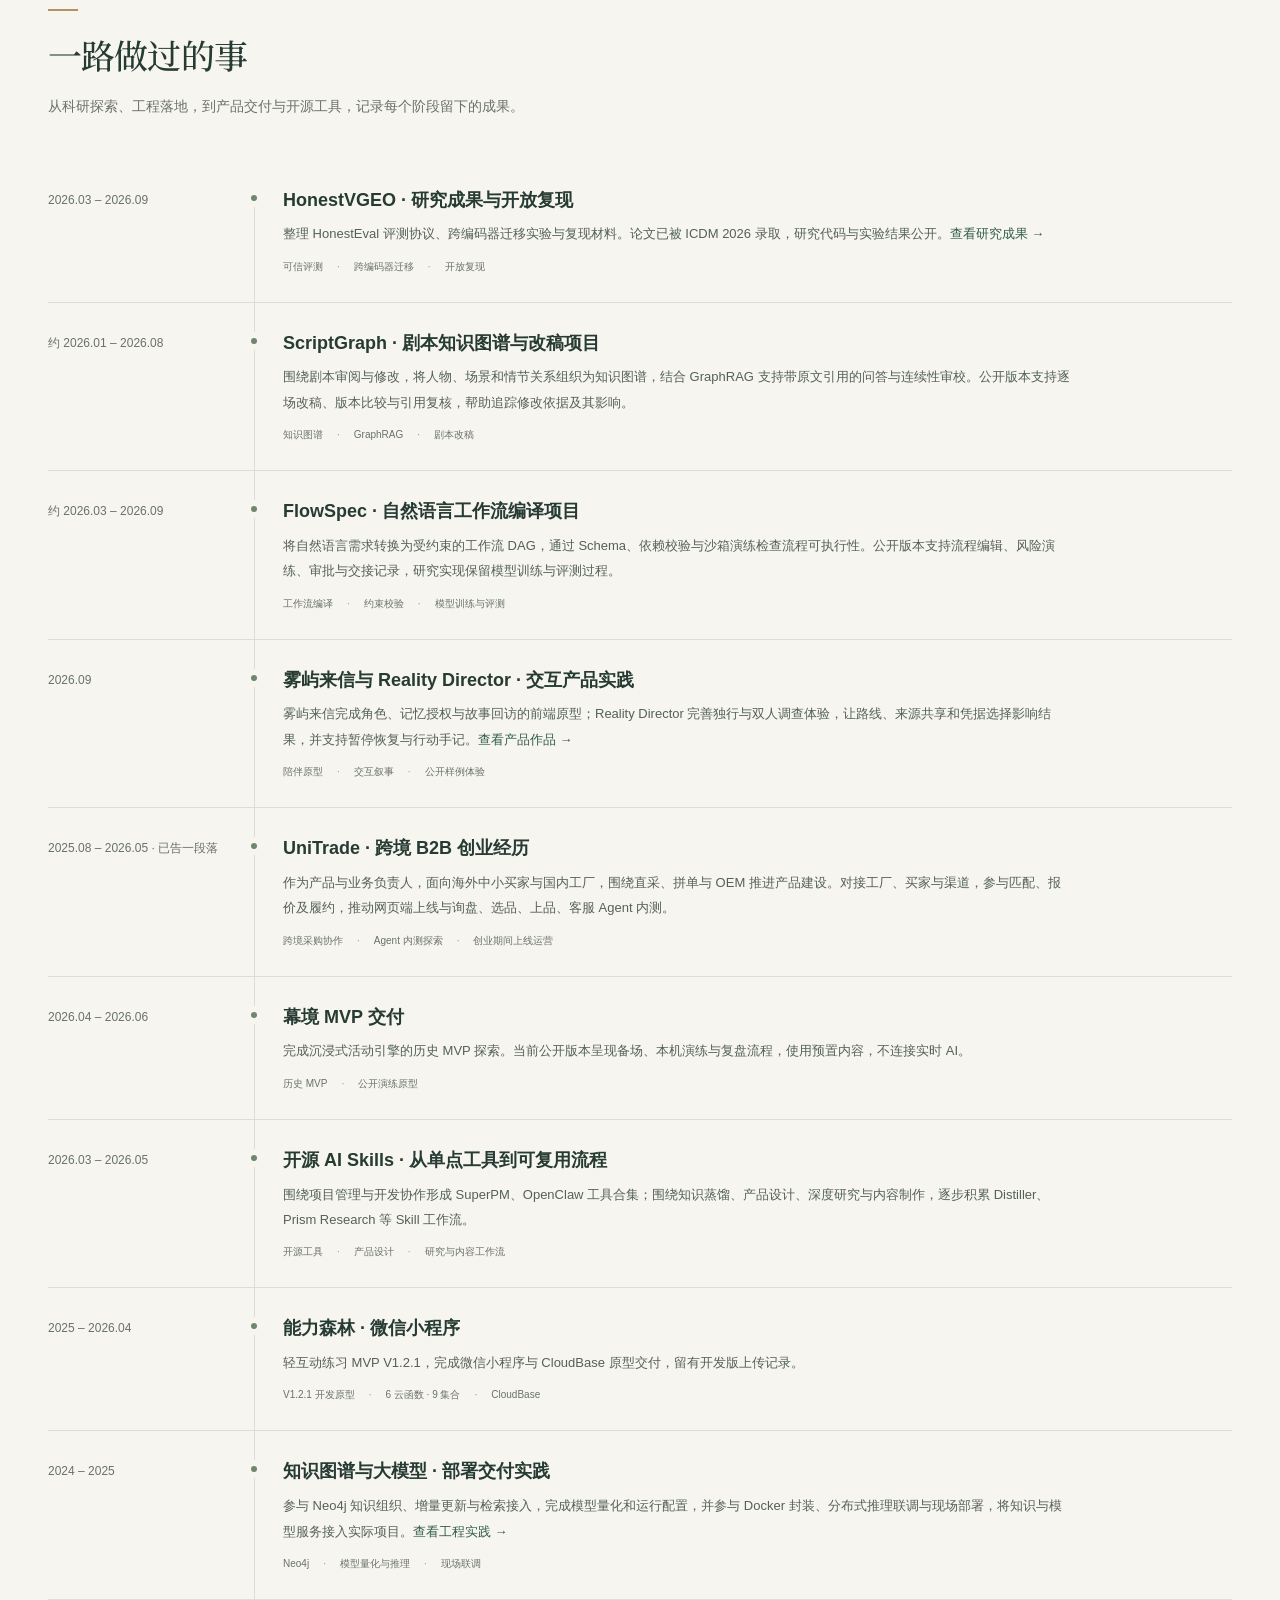
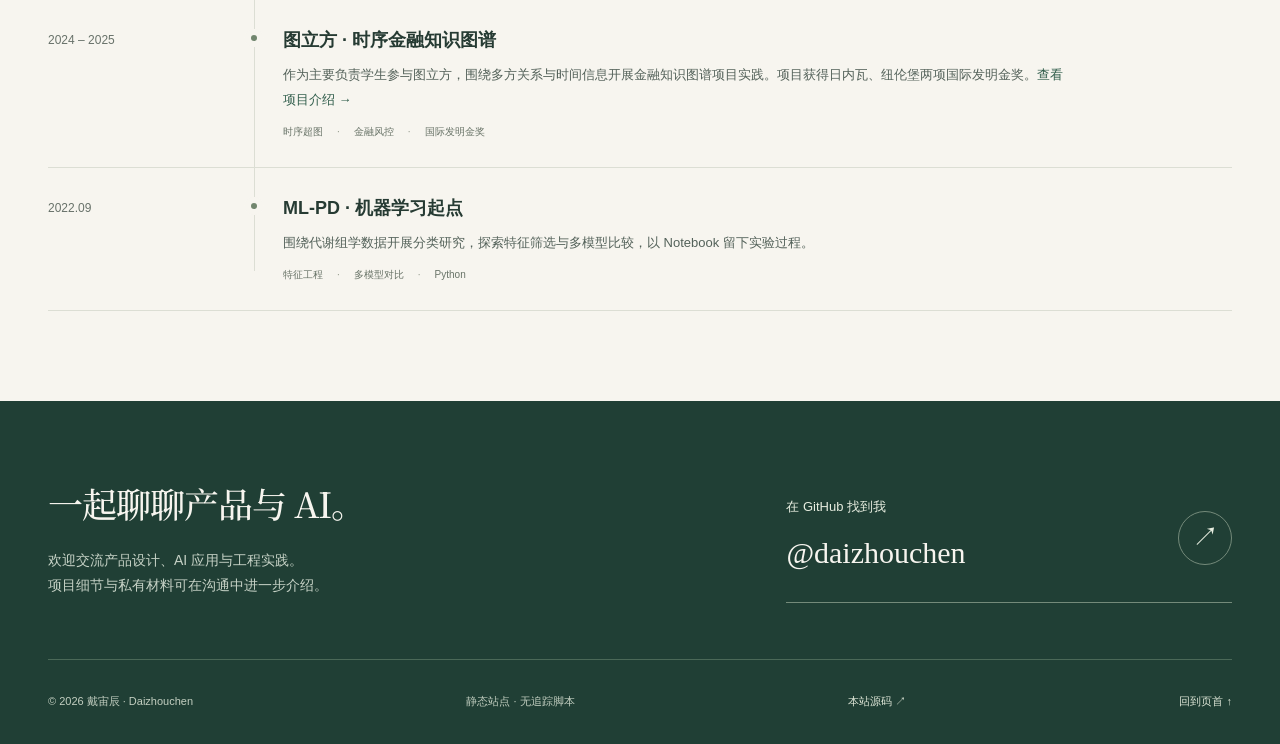
==== commit 3bf9eb4c: "Add AI history documentary to portfolio" ====
--- a/index.html
+++ b/index.html
@@ -7,6 +7,7 @@
 <title>戴宙辰 Daizhouchen · AI 产品与工程实践</title>
 <meta name="description" content="戴宙辰的产品与工程实践：UniTrade 真实上线经历、图立方时序金融知识图谱、可体验的产品作品、模型部署与开源 AI Skills。"/>
 <link rel="stylesheet" href="assets/portfolio.css?v=20260928-recognition-type"/>
+<link rel="stylesheet" href="assets/films.css?v=20261006-ai-film"/>
 <link rel="preload" href="assets/fonts/portfolio-serif.woff2" as="font" type="font/woff2" crossorigin/>
 <script src="assets/homepage.js?v=20260927-editorial" defer></script>
 </head>
@@ -19,7 +20,8 @@
     <div class="nav-links">
       <a href="#unitrade">上线产品</a>
       <a href="#product-showcase">产品作品</a>
-      <a href="#projects">技术实践</a>
+      <a href="#projects">技术实践</a>
+      <a href="#films">影像作品</a>
       <a href="#skills">AI Skills</a>
       <a href="#timeline">经历</a>
       <a href="#contact">联系</a>
@@ -208,7 +210,31 @@
   </div>
 </section>
 
-<!-- ============ 04 Skills ============ -->
+<!-- ============ 影像作品 ============ -->
+<section id="films" aria-labelledby="films-heading">
+  <div class="wrap">
+    <div class="section-head"><div><h2 id="films-heading">影像作品</h2><p class="sub">用短片梳理科技的来路，也追问它与人的关系。</p></div></div>
+    <article class="film-feature" aria-labelledby="ai-film-heading">
+      <figure class="film-screen">
+        <video controls playsinline preload="none" poster="assets/films/ai-history-philosophy-poster.jpg" width="1920" height="1080" aria-label="播放短片：像人一样回答之后" aria-describedby="ai-film-description">
+          <source src="assets/films/ai-history-philosophy-v3.mp4" type="video/mp4"/>
+          你的浏览器暂不支持内嵌视频，可<a href="assets/films/ai-history-philosophy-v3.mp4">打开 MP4 成片</a>观看。
+        </video>
+        <figcaption><span>科技主题短片 · AI 辅助创作</span><span>4:06 · 1080p · 中文字幕</span></figcaption>
+      </figure>
+      <div class="film-copy">
+        <p class="kind">AI 发展史 / 哲学探讨</p>
+        <h3 id="ai-film-heading">像人一样回答之后</h3>
+        <p class="film-question">机器是在模仿人，<br/>还是正在学会思考？</p>
+        <p id="ai-film-description">从图灵的提问、达特茅斯的雄心，到深度学习与 AlphaGo，再走进“中文房间”。这部短片追问：表现得像人，是否意味着理解？当机器的答案影响现实，谁来核查，谁承担责任？</p>
+        <p class="film-credit">档案与实拍穿插原创动态图示，使用中文合成旁白。研究资料、素材许可与署名随片公开。</p>
+        <div class="actions film-actions"><a class="abtn" href="assets/films/ai-history-philosophy-transcript.txt">旁白全文 <span aria-hidden="true">→</span></a><a class="abtn" href="assets/films/ai-history-philosophy-sources.txt">资料与素材来源 <span aria-hidden="true">→</span></a><a class="film-download" href="assets/films/ai-history-philosophy-v3.mp4" download>下载视频 <span aria-hidden="true">↓</span></a></div>
+      </div>
+    </article>
+  </div>
+</section>
+
+<!-- ============ 04 Skills ============ -->
 <section id="skills" class="skills-window" aria-labelledby="skills-heading">
   <div class="wrap">
     <div class="skills-heading section-head"><div><h2 id="skills-heading">可复用的 AI Skills</h2><p class="sub">研究、设计与工程执行中沉淀的工具。按需选用，直接查看源码。</p></div></div>
--- a/assets/films.css
+++ b/assets/films.css
@@ -0,0 +1,19 @@
+@font-face{font-family:"Portfolio Serif";src:url("fonts/portfolio-serif-film.woff2") format("woff2");font-style:normal;font-weight:500;font-display:swap;unicode-range:U+4EBA,U+4EFF,U+4F1A,U+50CF,U+5668,U+5728,U+5B66,U+5F71,U+601D,U+662F,U+673A,U+6A21,U+6B63,U+8003,U+8FD8}
+/* An inline film spread within the existing portfolio design system. */
+.film-feature{display:grid;grid-template-columns:minmax(0,1.4fr) minmax(0,1fr);align-items:start;gap:38px}
+.film-screen{min-width:0}
+.film-screen video{display:block;width:100%;height:auto;aspect-ratio:16/9;object-fit:contain;background:#111b20;border:1px solid rgba(32,39,35,.12);border-radius:14px}
+.film-screen video:focus-visible{outline:3px solid var(--accent);outline-offset:5px}
+.film-screen figcaption{display:flex;justify-content:space-between;flex-wrap:wrap;gap:7px 18px;margin-top:14px;color:var(--ink-faint);font-size:11px;line-height:1.8}
+.film-copy{min-width:0;padding-top:3px}
+.film-copy h3{font:600 clamp(23px,2.1vw,29px)/1.5 var(--sans);letter-spacing:-.025em}
+.film-question{margin:18px 0;font:500 21px/1.8 var(--serif);color:var(--green)}
+.film-copy>p:not(.kind):not(.film-question){font-size:14px;line-height:1.95;color:var(--ink-soft)}
+.film-copy>.film-credit{margin-top:17px;font-size:12px!important;color:var(--ink-faint)!important}
+.film-actions{margin-top:24px;gap:10px 14px}
+.film-actions .abtn{font-size:12px;padding-inline:14px}
+.film-download{font-size:12px;display:inline-flex;align-items:center;gap:8px;min-height:44px}
+@media(max-width:1100px){.film-feature{grid-template-columns:minmax(0,1.25fr) minmax(0,1fr);gap:28px}.film-copy h3{font-size:24px}.film-question{font-size:19px}}
+@media(max-width:900px){.film-feature{grid-template-columns:1fr;gap:25px}.film-screen figcaption{margin-top:11px}.film-copy h3{font-size:27px}.film-question{font-size:22px}.film-copy>p{max-width:760px}}
+@media(max-width:700px){.film-feature{gap:23px}.film-screen video{border-radius:10px}.film-screen figcaption{font-size:10px;gap:5px 13px}.film-copy h3{font-size:25px}.film-question{font-size:21px;margin:16px 0}.film-actions{margin-top:20px;gap:8px 12px}}
+@media print{.film-screen video{display:none}.film-feature{display:block;break-inside:avoid}.film-copy{margin-top:15px}}
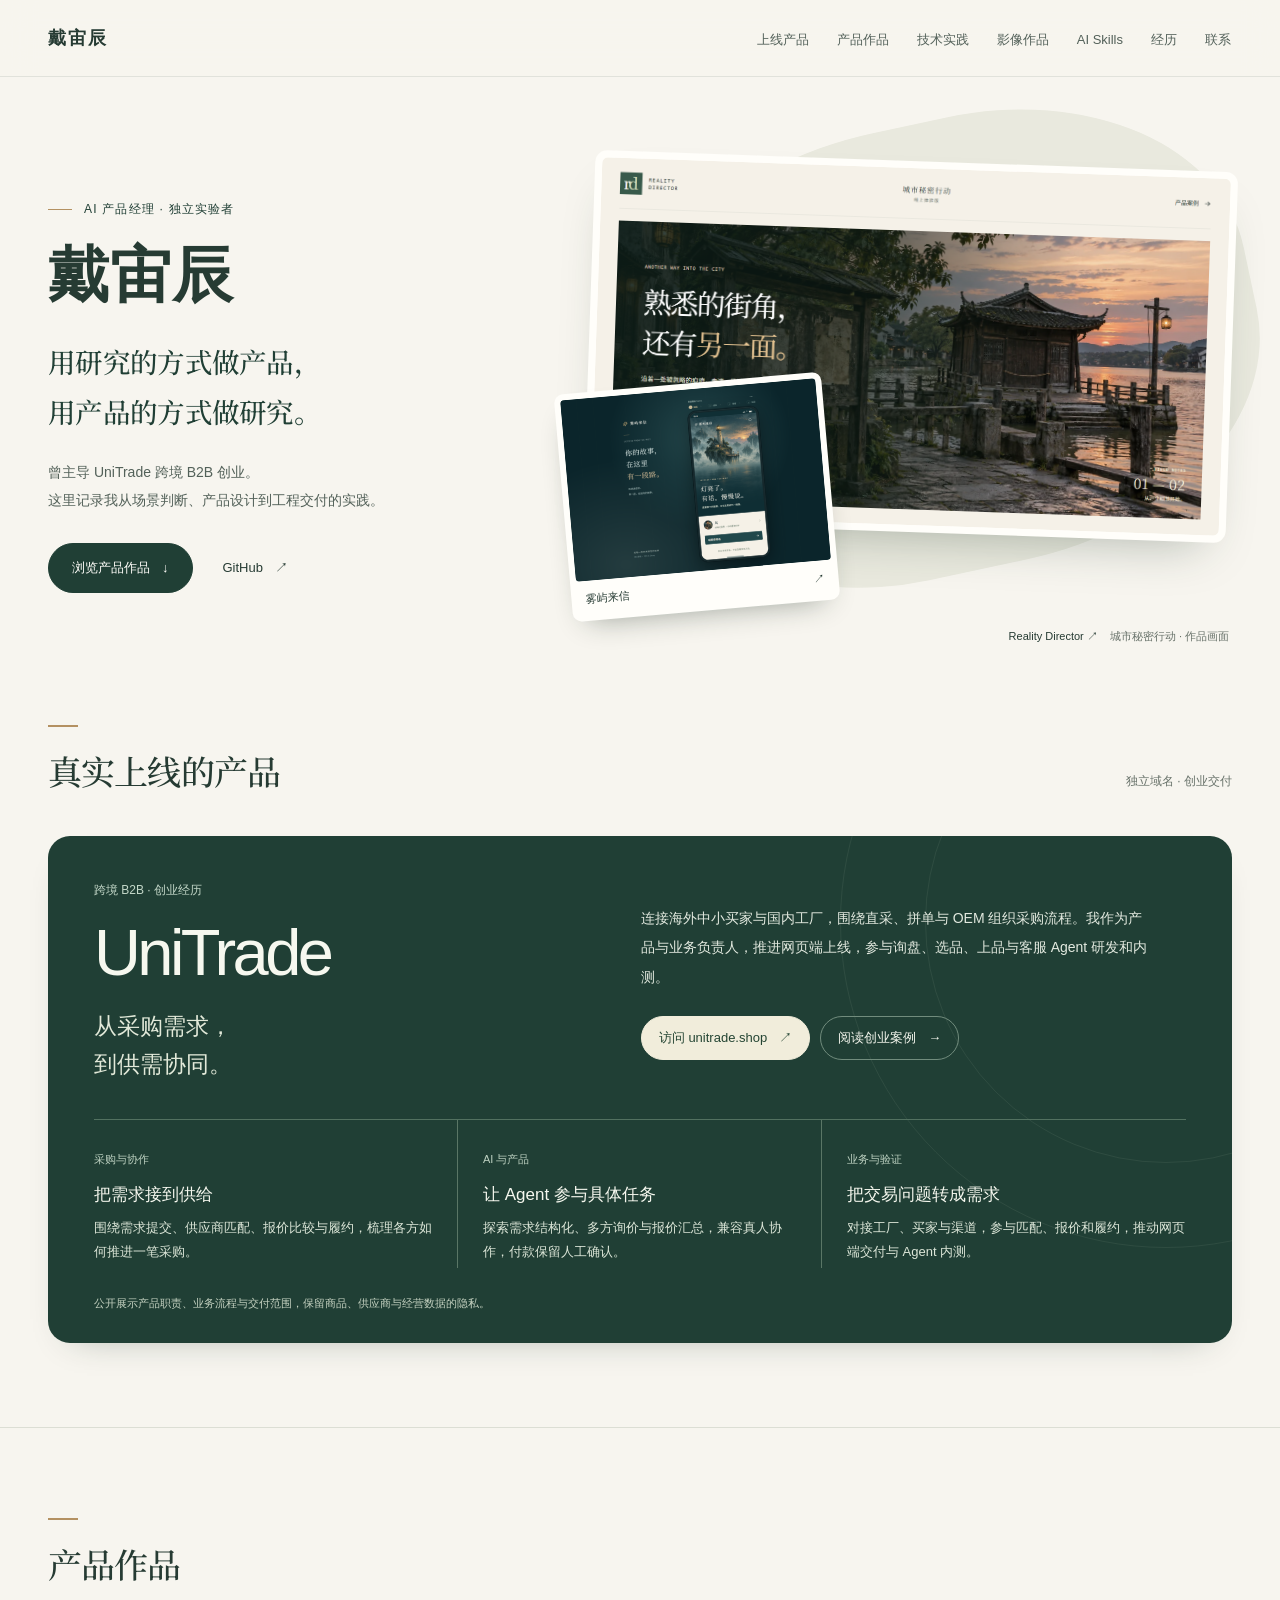
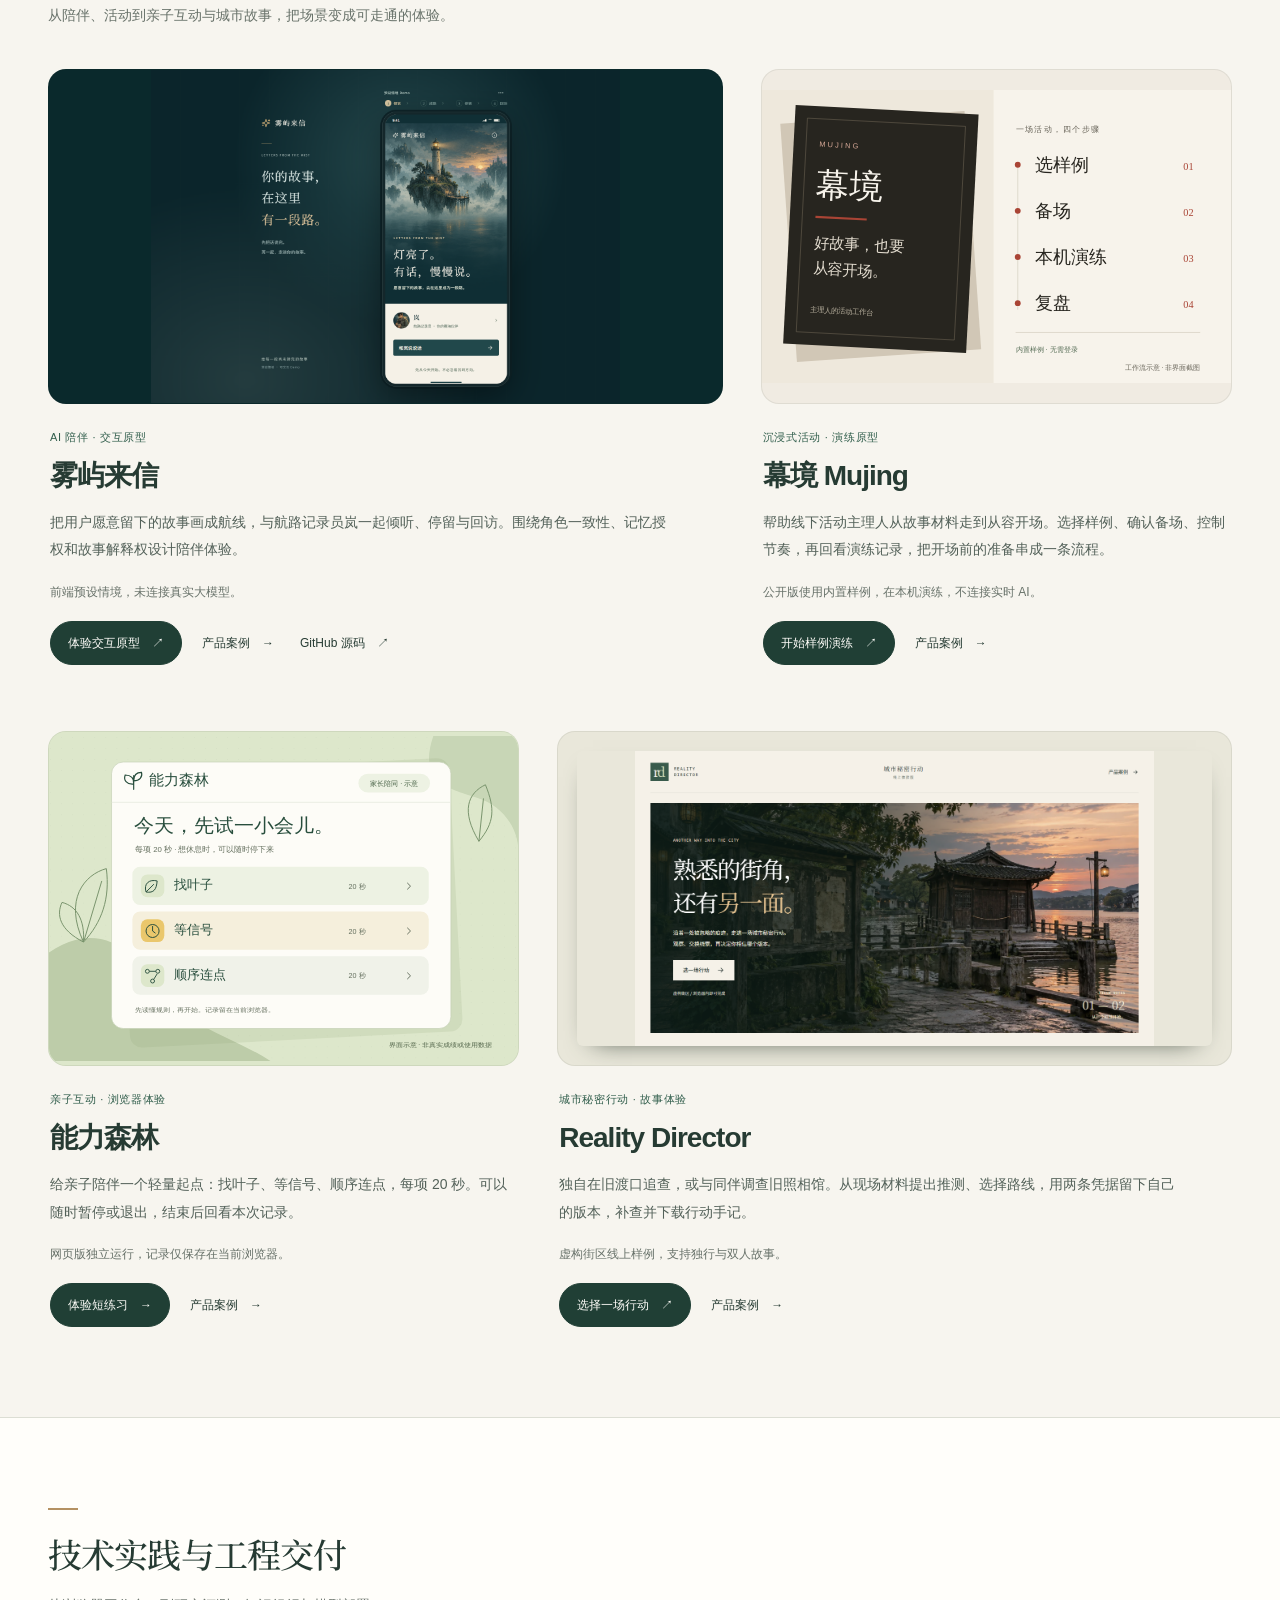
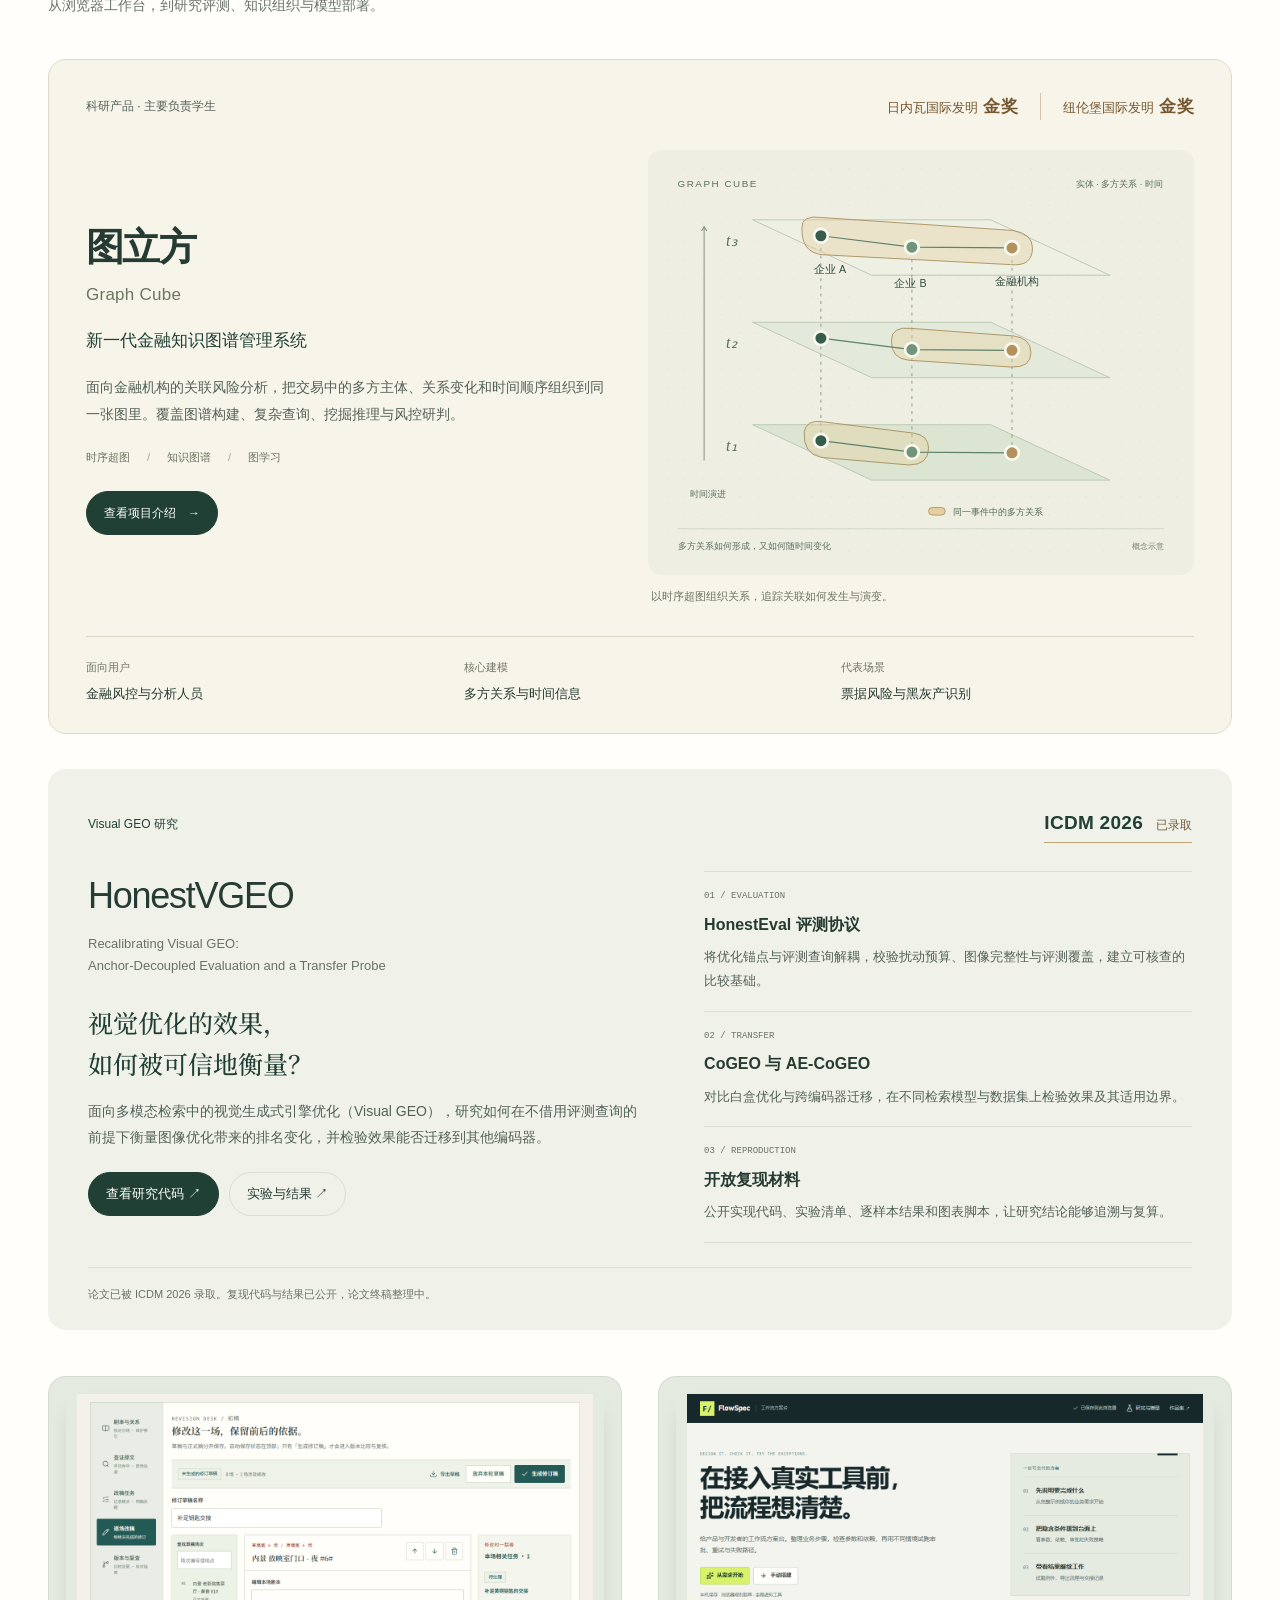
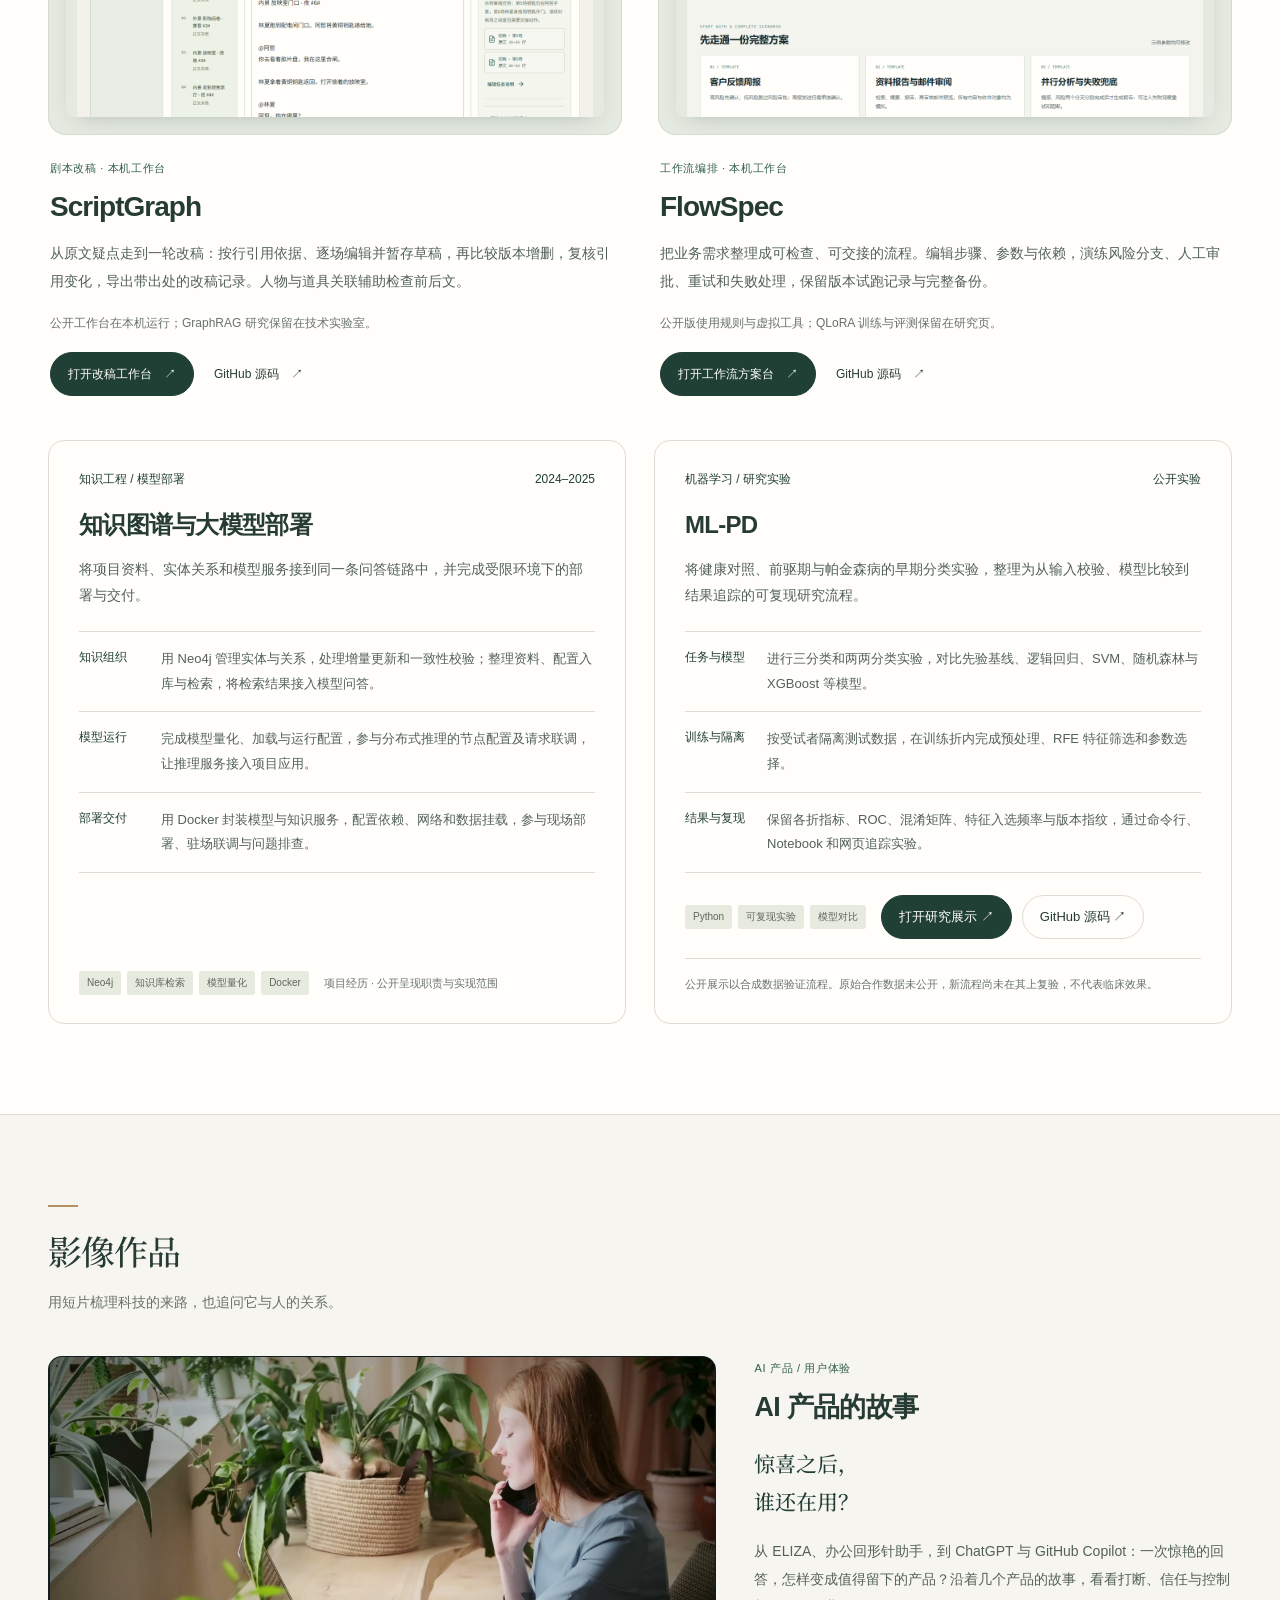
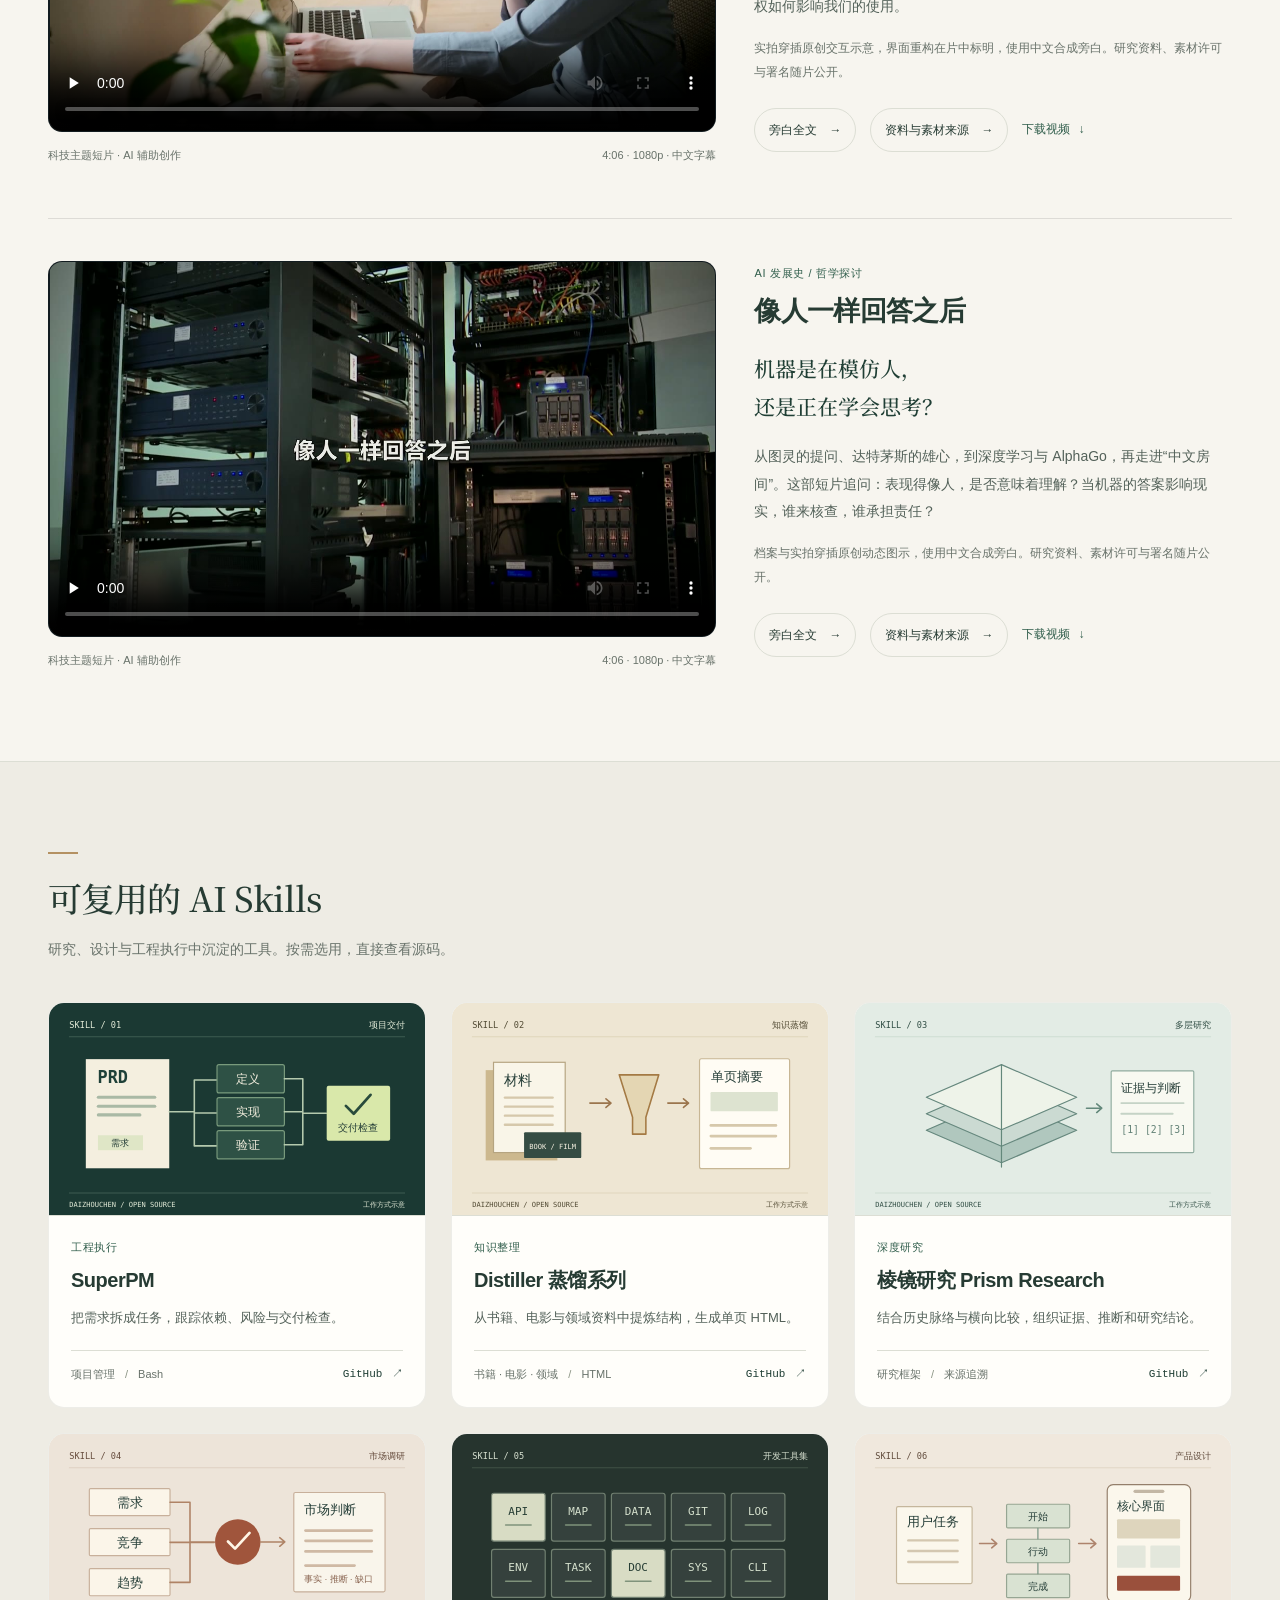
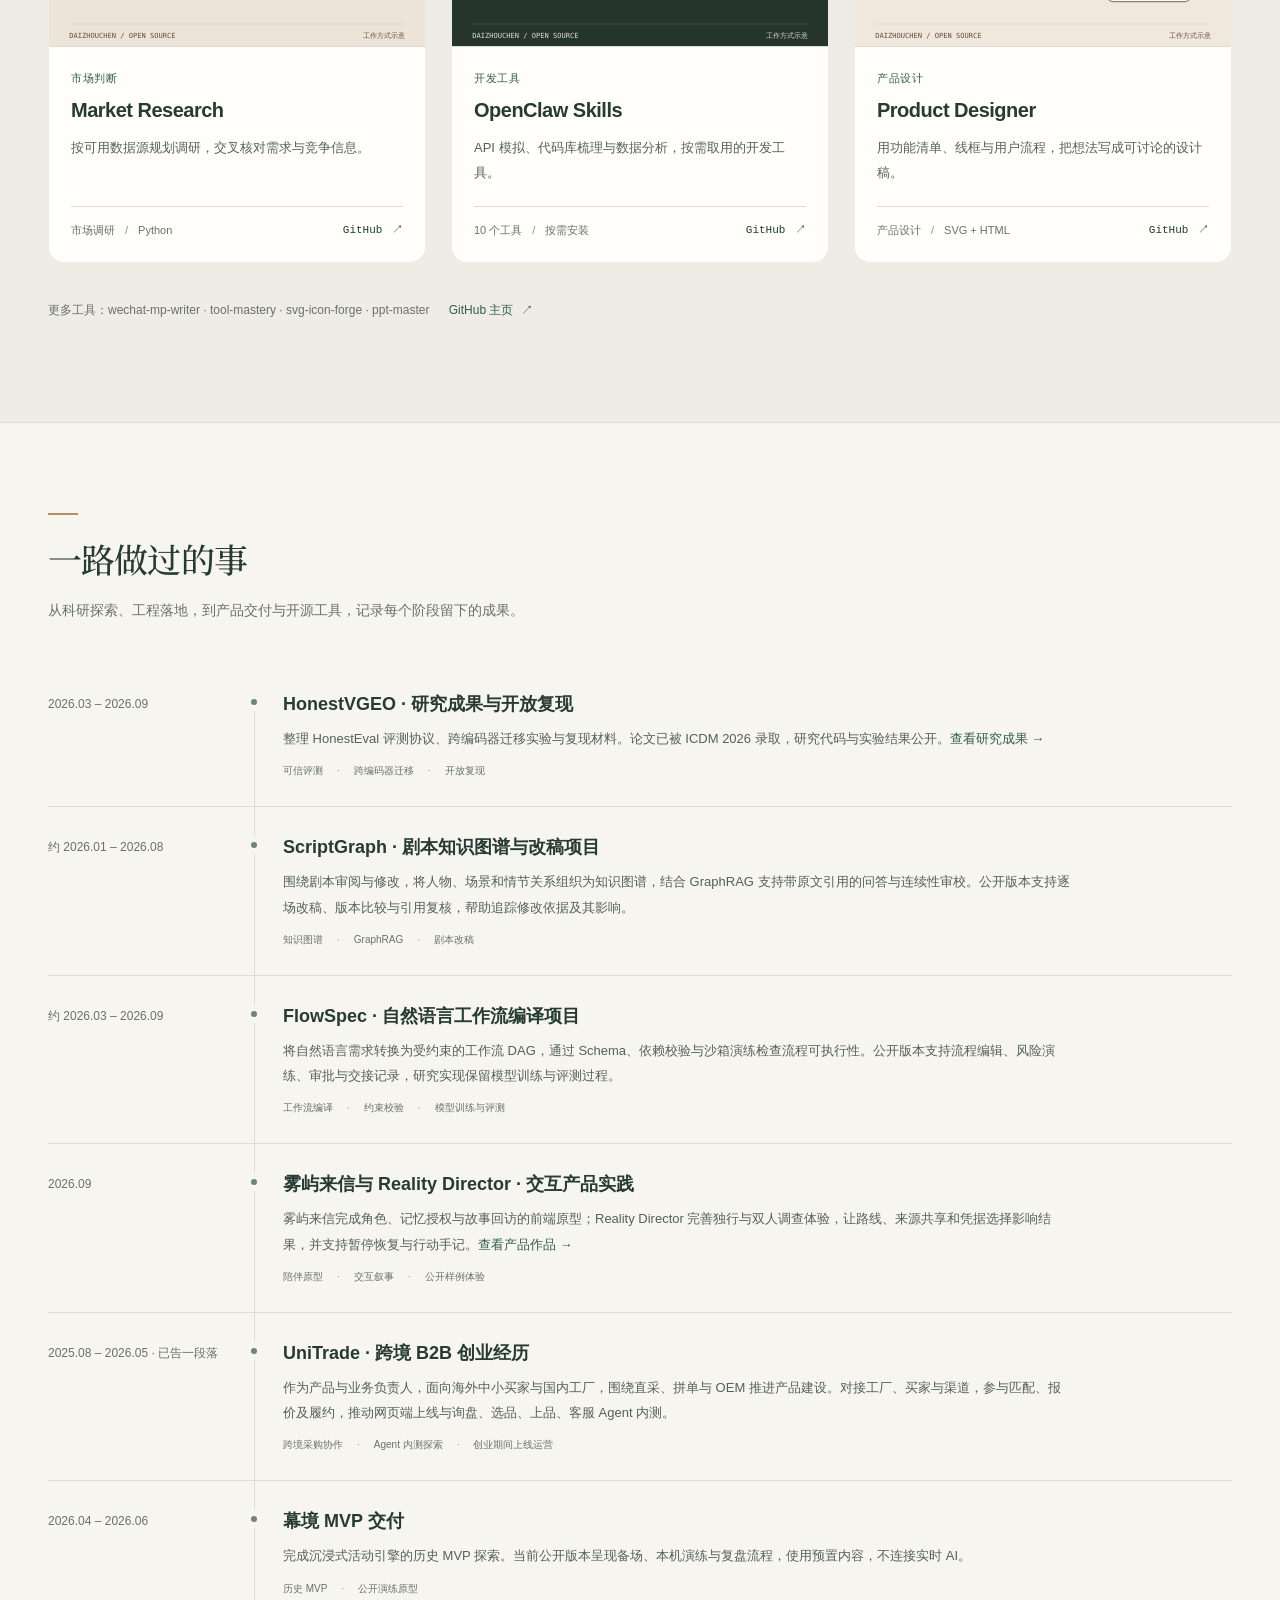
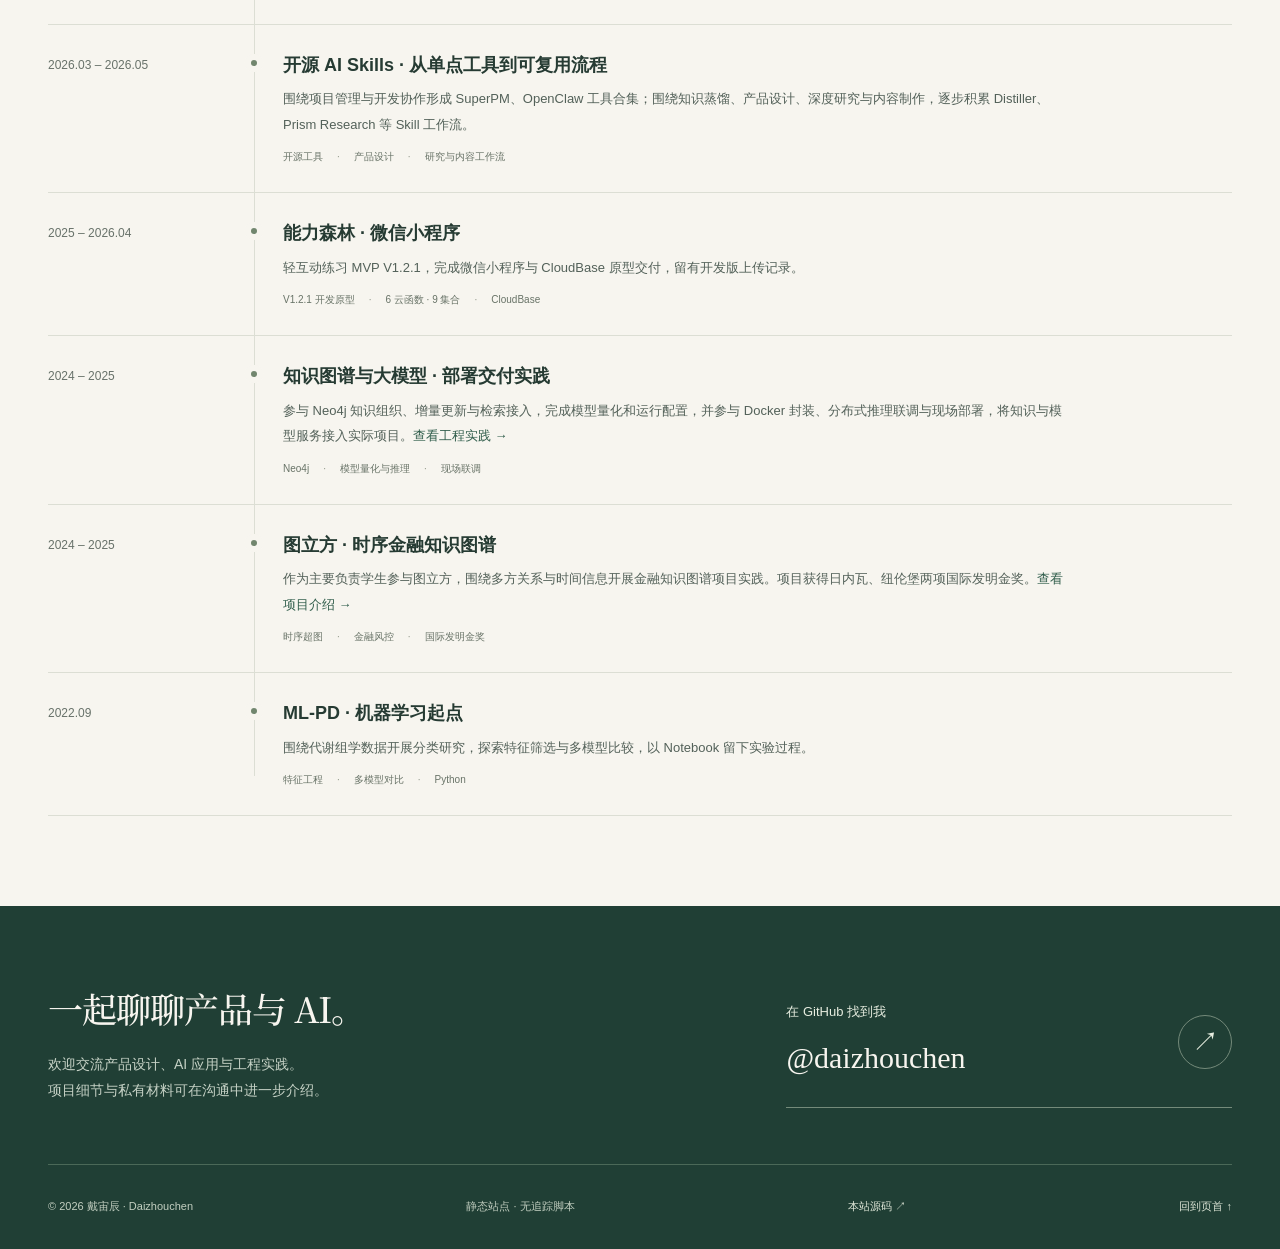
==== commit c4b9d919: "Add AI products story to portfolio films" ====
--- a/index.html
+++ b/index.html
@@ -7,7 +7,7 @@
 <title>戴宙辰 Daizhouchen · AI 产品与工程实践</title>
 <meta name="description" content="戴宙辰的产品与工程实践：UniTrade 真实上线经历、图立方时序金融知识图谱、可体验的产品作品、模型部署与开源 AI Skills。"/>
 <link rel="stylesheet" href="assets/portfolio.css?v=20260928-recognition-type"/>
-<link rel="stylesheet" href="assets/films.css?v=20261006-ai-film"/>
+<link rel="stylesheet" href="assets/films.css?v=20261006-two-films"/>
 <link rel="preload" href="assets/fonts/portfolio-serif.woff2" as="font" type="font/woff2" crossorigin/>
 <script src="assets/homepage.js?v=20260927-editorial" defer></script>
 </head>
@@ -214,6 +214,23 @@
 <section id="films" aria-labelledby="films-heading">
   <div class="wrap">
     <div class="section-head"><div><h2 id="films-heading">影像作品</h2><p class="sub">用短片梳理科技的来路，也追问它与人的关系。</p></div></div>
+    <article id="ai-products-film" class="film-feature" aria-labelledby="ai-products-heading">
+      <figure class="film-screen">
+        <video controls playsinline preload="none" poster="assets/films/ai-products-story-poster.jpg" width="1920" height="1080" aria-label="播放短片：AI 产品的故事" aria-describedby="ai-products-description">
+          <source src="assets/films/ai-products-story.mp4" type="video/mp4"/>
+          你的浏览器暂不支持内嵌视频，可<a href="assets/films/ai-products-story.mp4">打开 MP4 成片</a>观看。
+        </video>
+        <figcaption><span>科技主题短片 · AI 辅助创作</span><span>4:06 · 1080p · 中文字幕</span></figcaption>
+      </figure>
+      <div class="film-copy">
+        <p class="kind">AI 产品 / 用户体验</p>
+        <h3 id="ai-products-heading">AI 产品的故事</h3>
+        <p class="film-question">惊喜之后，<br/>谁还在用？</p>
+        <p id="ai-products-description">从 ELIZA、办公回形针助手，到 ChatGPT 与 GitHub Copilot：一次惊艳的回答，怎样变成值得留下的产品？沿着几个产品的故事，看看打断、信任与控制权如何影响我们的使用。</p>
+        <p class="film-credit">实拍穿插原创交互示意，界面重构在片中标明，使用中文合成旁白。研究资料、素材许可与署名随片公开。</p>
+        <div class="actions film-actions"><a class="abtn" href="assets/films/ai-products-story-transcript.txt">旁白全文 <span aria-hidden="true">→</span></a><a class="abtn" href="assets/films/ai-products-story-sources.txt">资料与素材来源 <span aria-hidden="true">→</span></a><a class="film-download" href="assets/films/ai-products-story.mp4" download>下载视频 <span aria-hidden="true">↓</span></a></div>
+      </div>
+    </article>
     <article class="film-feature" aria-labelledby="ai-film-heading">
       <figure class="film-screen">
         <video controls playsinline preload="none" poster="assets/films/ai-history-philosophy-poster.jpg" width="1920" height="1080" aria-label="播放短片：像人一样回答之后" aria-describedby="ai-film-description">
--- a/assets/films.css
+++ b/assets/films.css
@@ -1,6 +1,8 @@
-@font-face{font-family:"Portfolio Serif";src:url("fonts/portfolio-serif-film.woff2") format("woff2");font-style:normal;font-weight:500;font-display:swap;unicode-range:U+4EBA,U+4EFF,U+4F1A,U+50CF,U+5668,U+5728,U+5B66,U+5F71,U+601D,U+662F,U+673A,U+6A21,U+6B63,U+8003,U+8FD8}
+@font-face{font-family:"Portfolio Serif";src:url("fonts/portfolio-serif-film.woff2?v=20261006-two-films") format("woff2");font-style:normal;font-weight:500;font-display:swap;unicode-range:U+4E4B,U+4EBA,U+4EFF,U+4F1A,U+50CF,U+540E,U+559C,U+5668,U+5728,U+5B66,U+5F71,U+601D,U+60CA,U+662F,U+673A,U+6A21,U+6B63,U+8003,U+8C01,U+8FD8}
 /* An inline film spread within the existing portfolio design system. */
 .film-feature{display:grid;grid-template-columns:minmax(0,1.4fr) minmax(0,1fr);align-items:start;gap:38px}
+.film-feature+.film-feature{margin-top:52px;padding-top:42px;border-top:1px solid rgba(32,39,35,.12)}
+#ai-products-film{scroll-margin-top:100px}
 .film-screen{min-width:0}
 .film-screen video{display:block;width:100%;height:auto;aspect-ratio:16/9;object-fit:contain;background:#111b20;border:1px solid rgba(32,39,35,.12);border-radius:14px}
 .film-screen video:focus-visible{outline:3px solid var(--accent);outline-offset:5px}
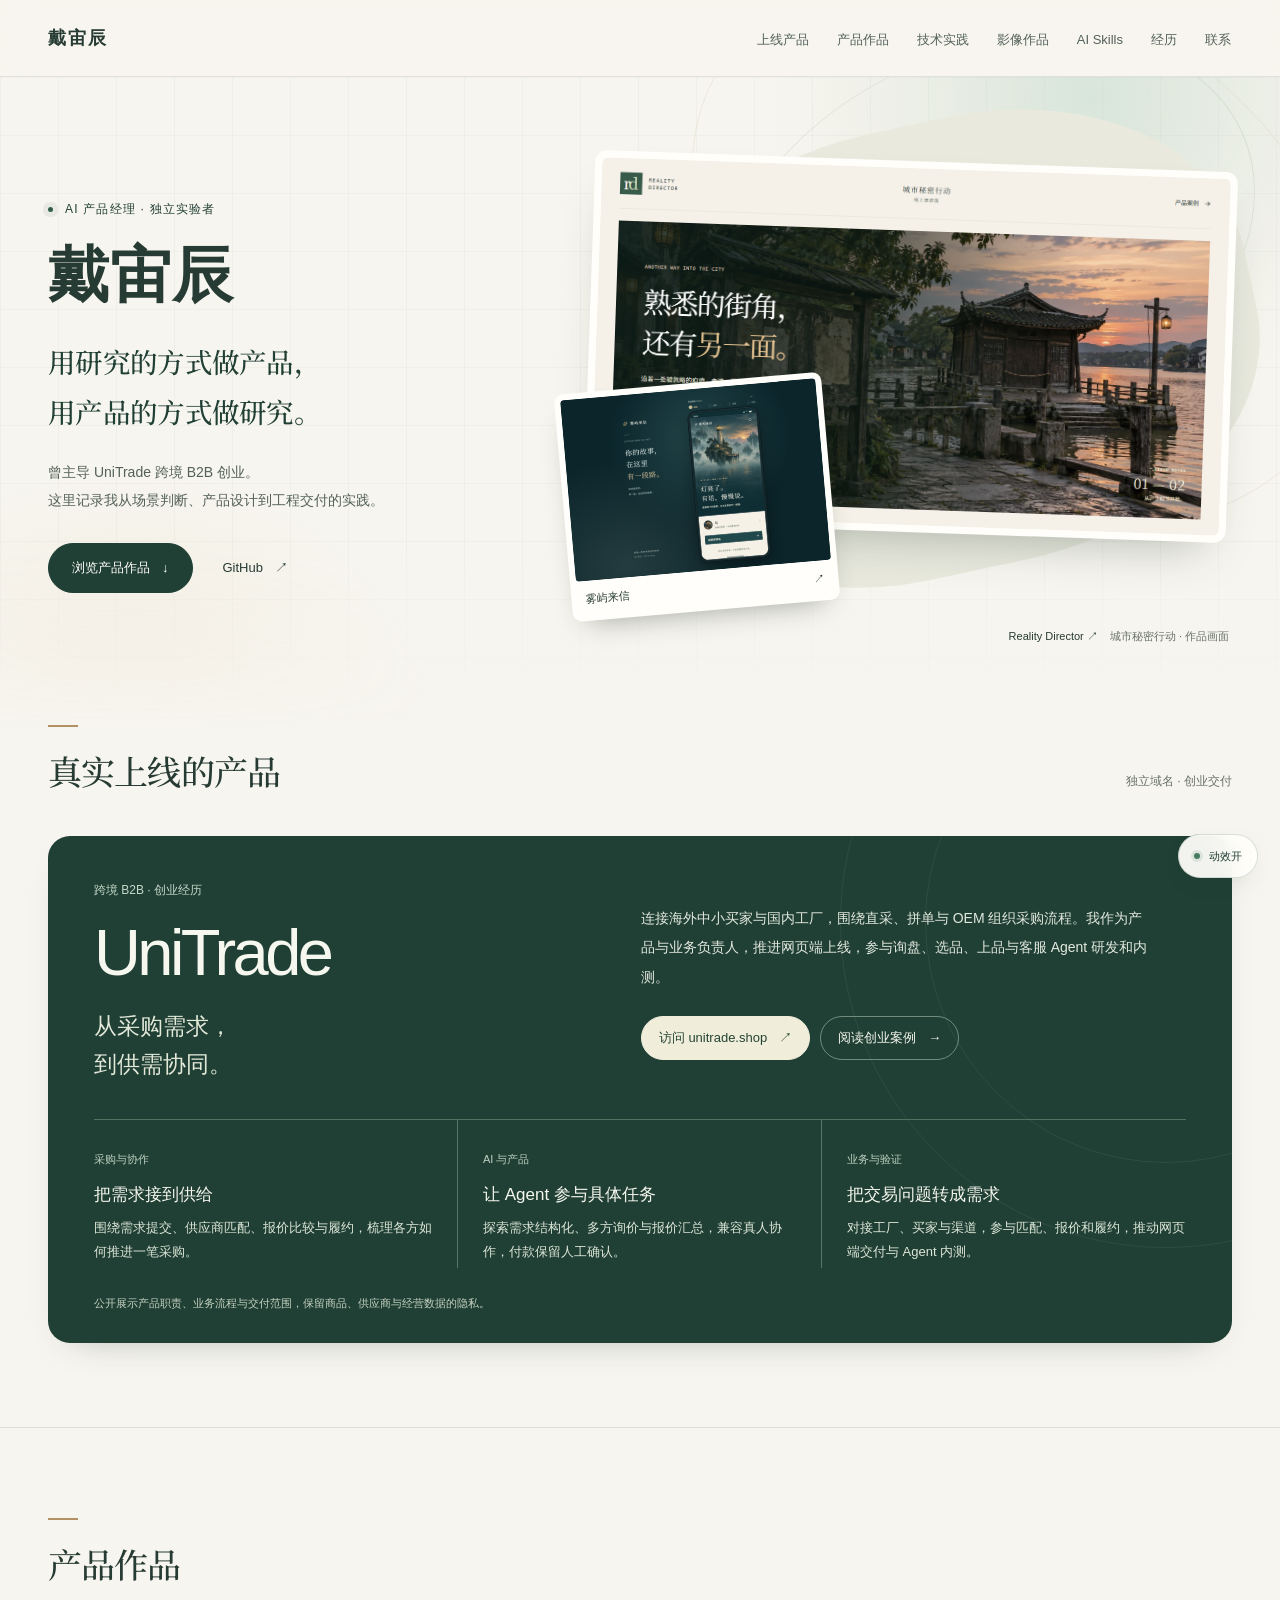
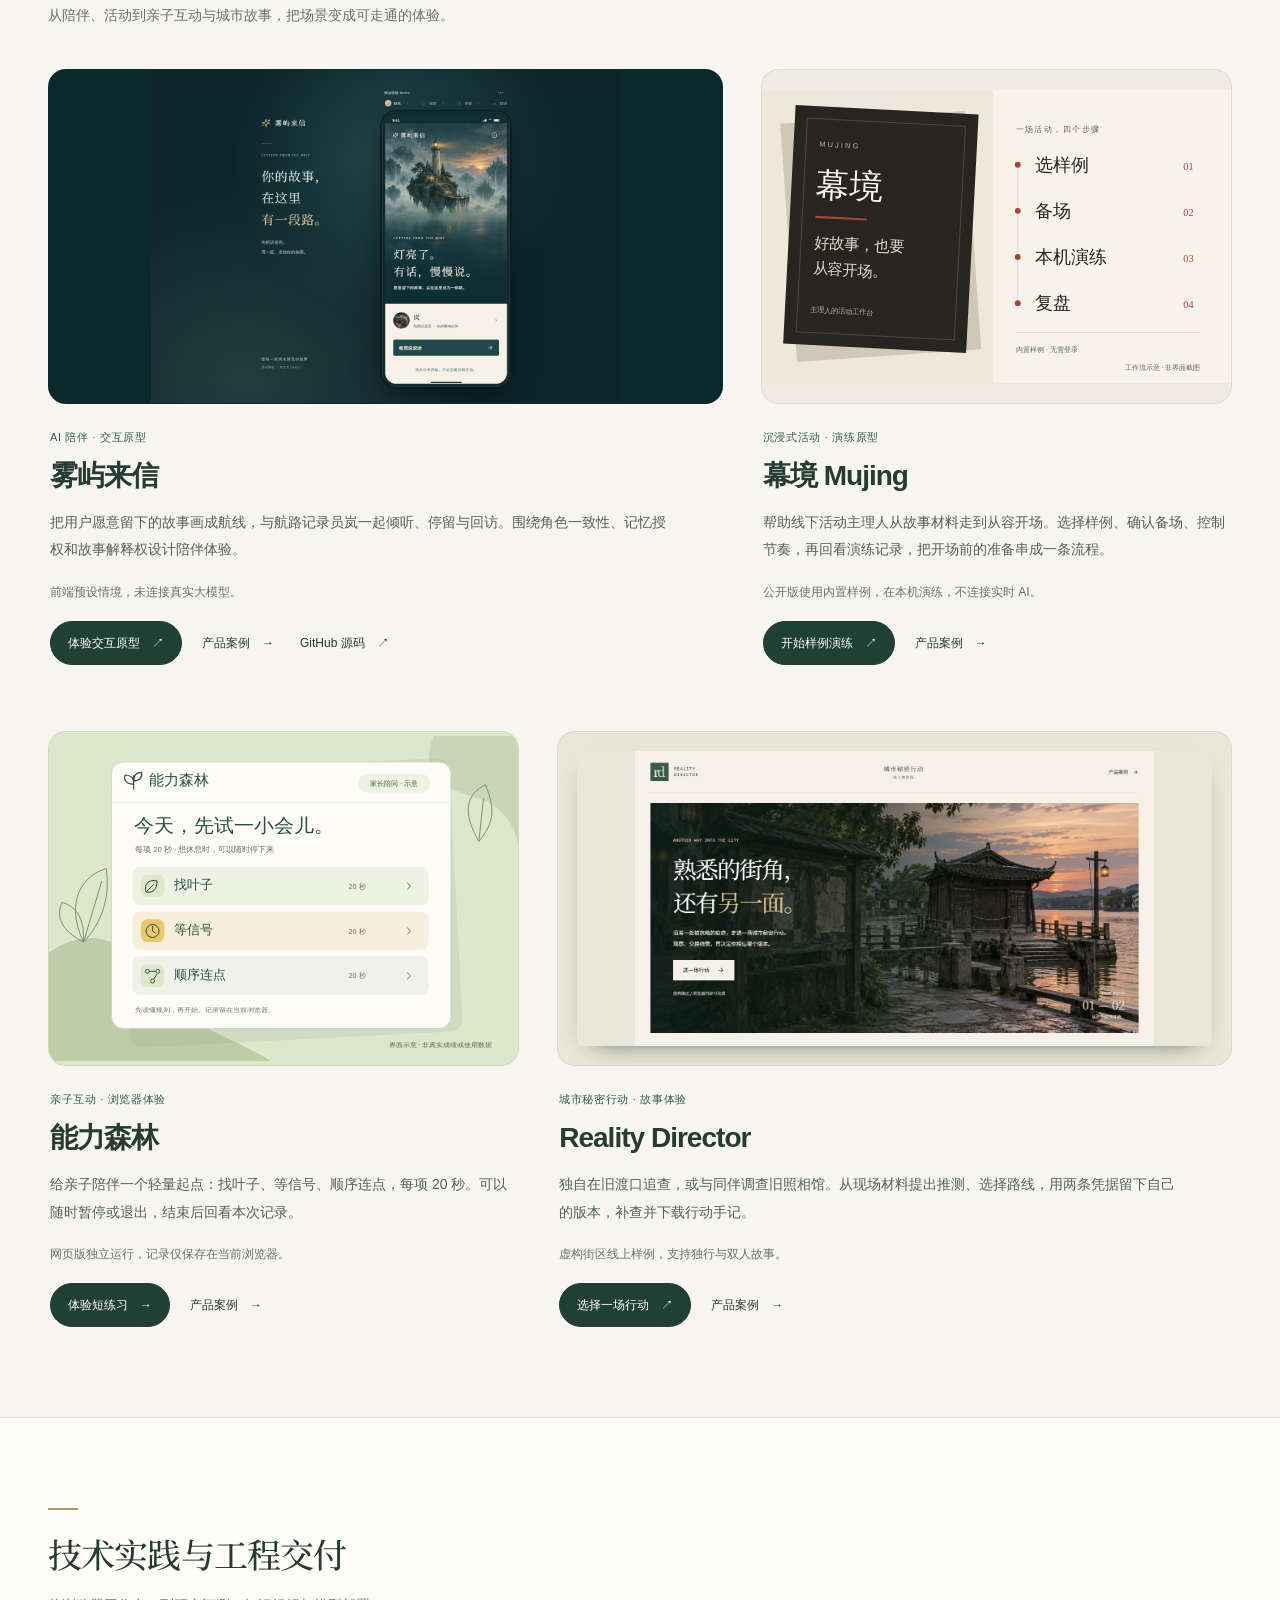
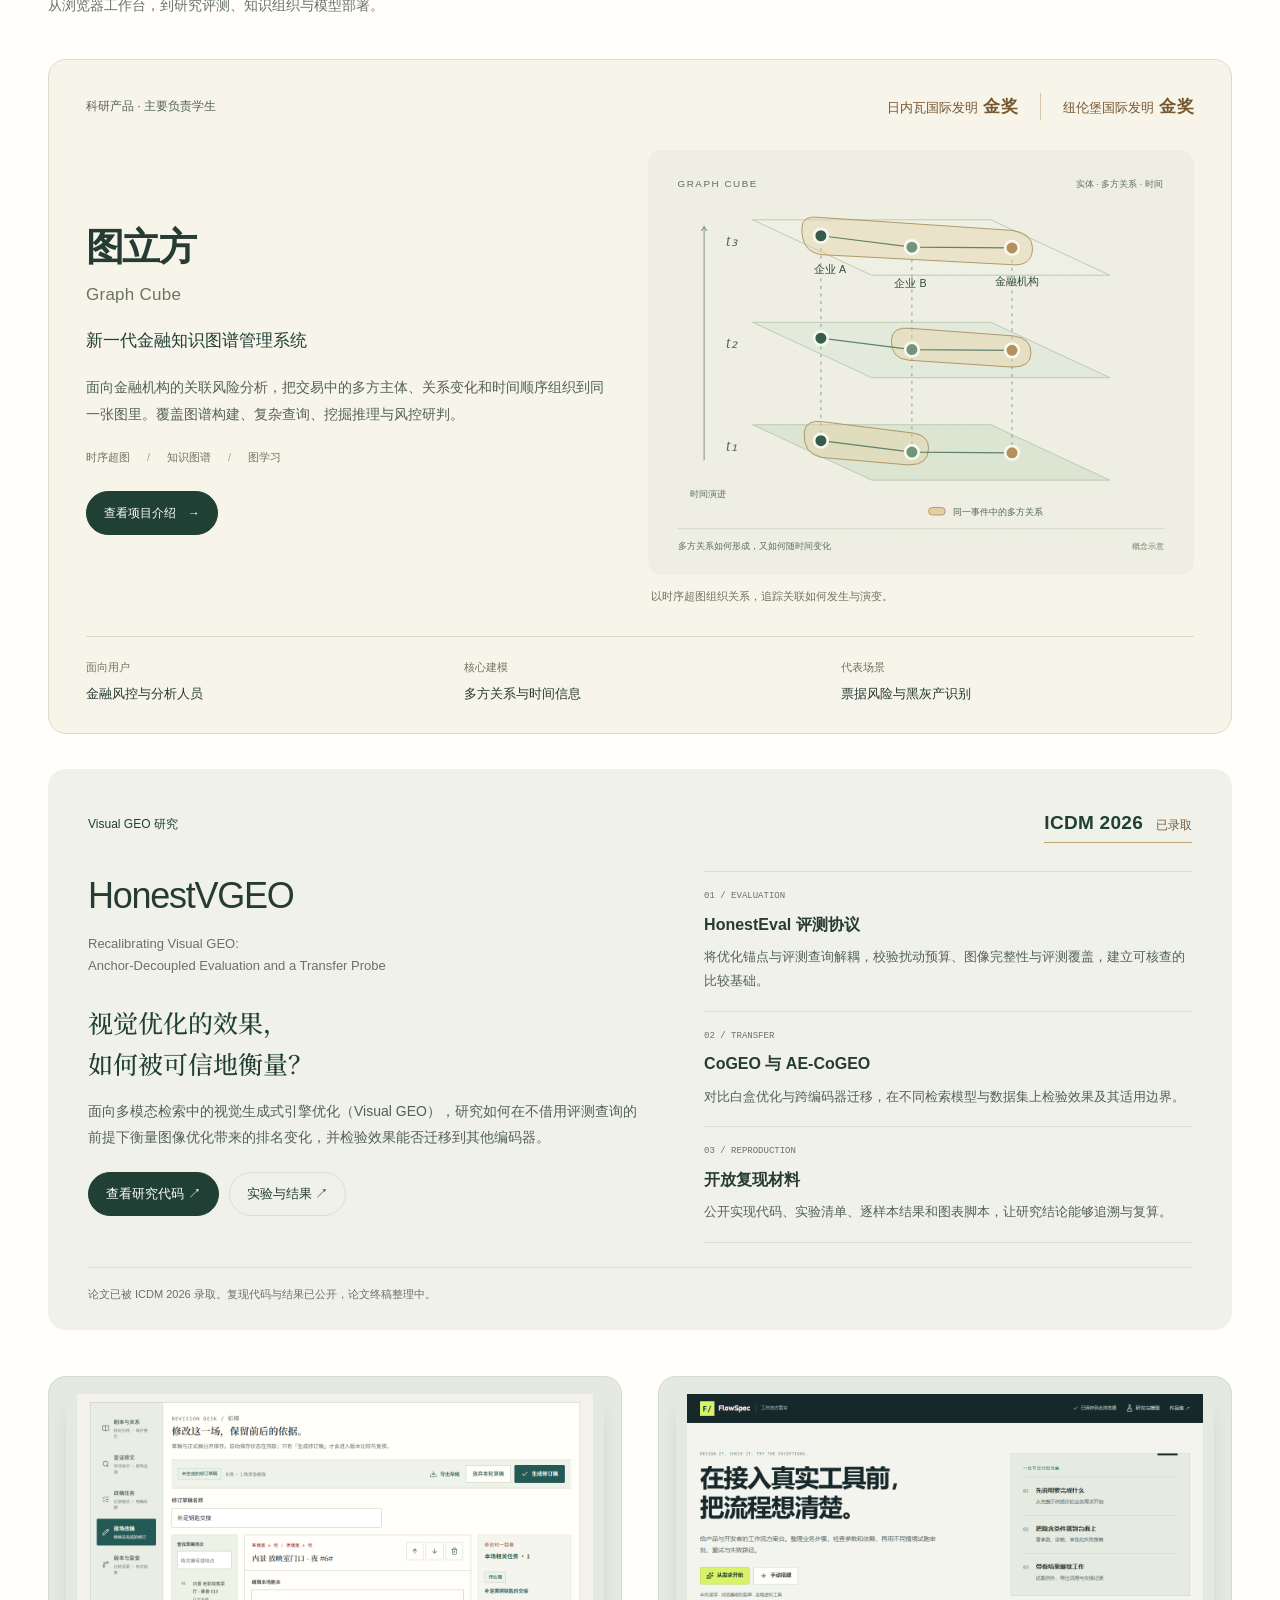
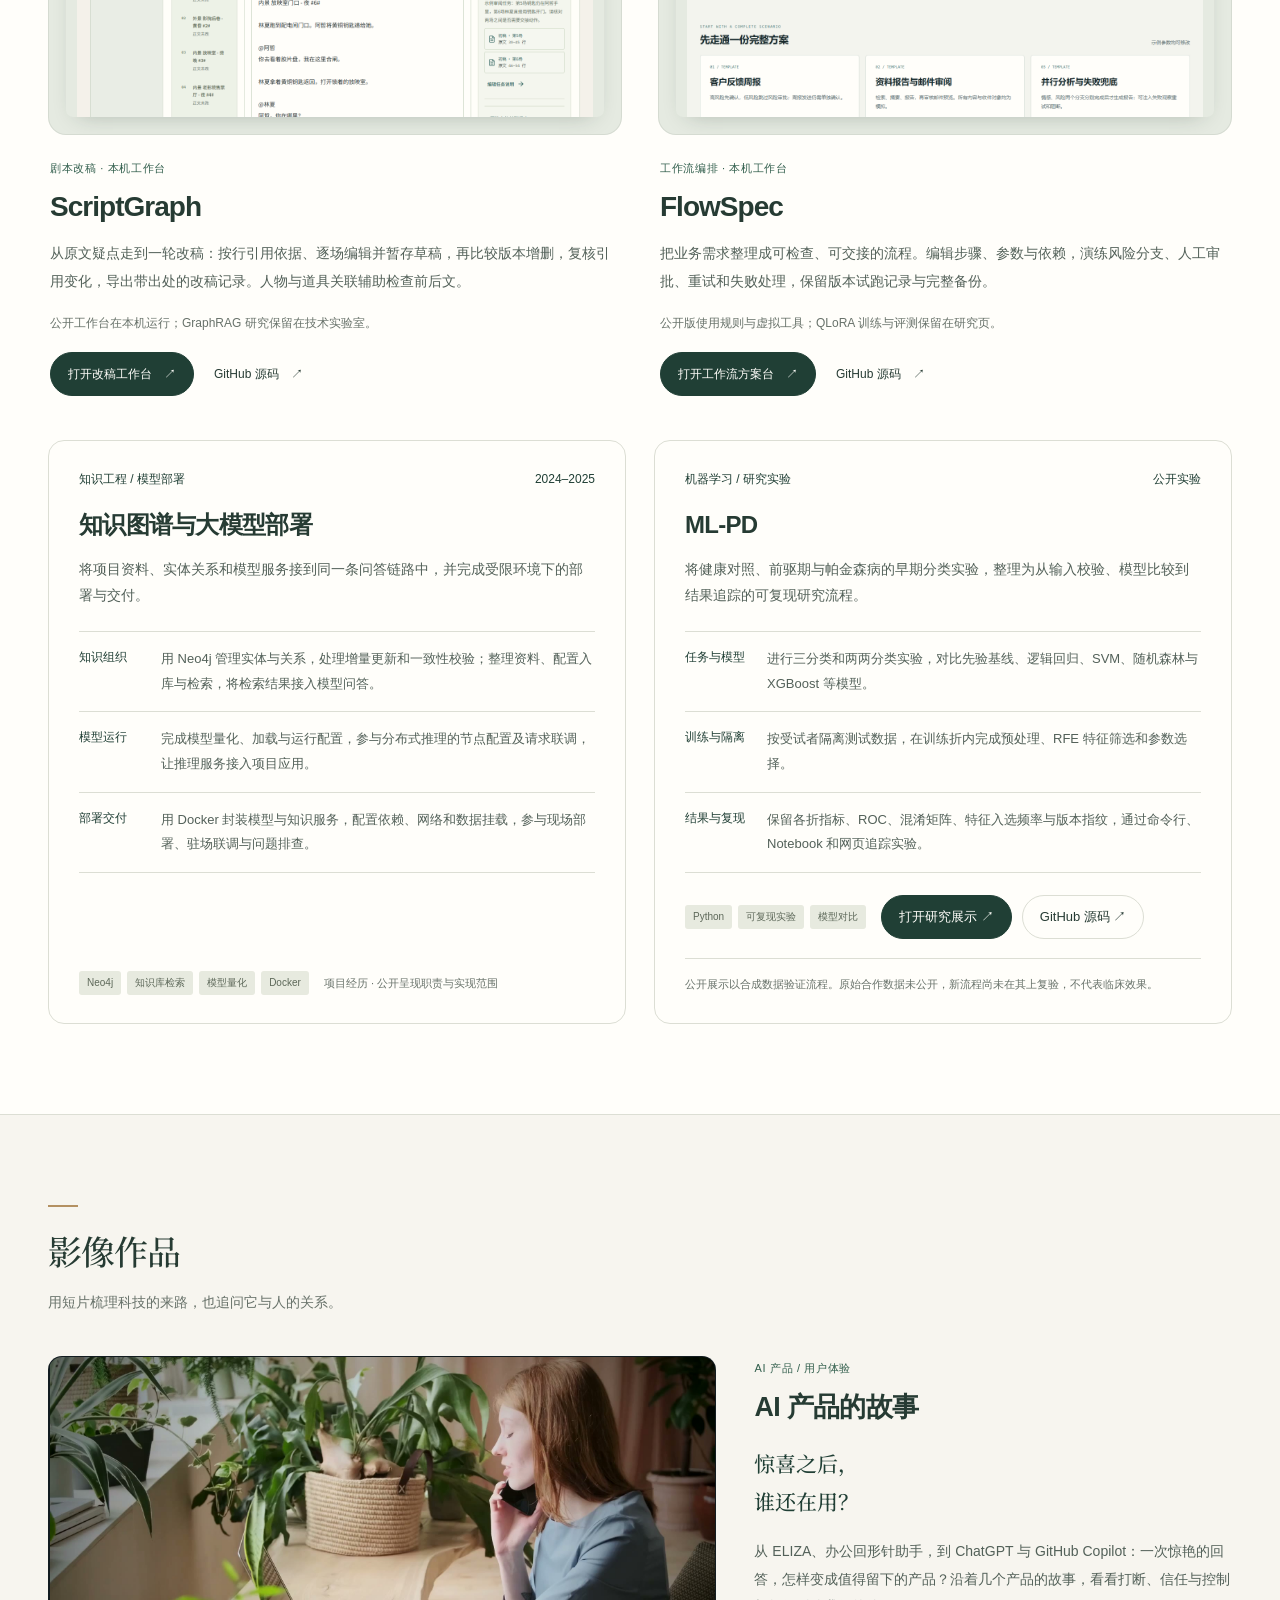
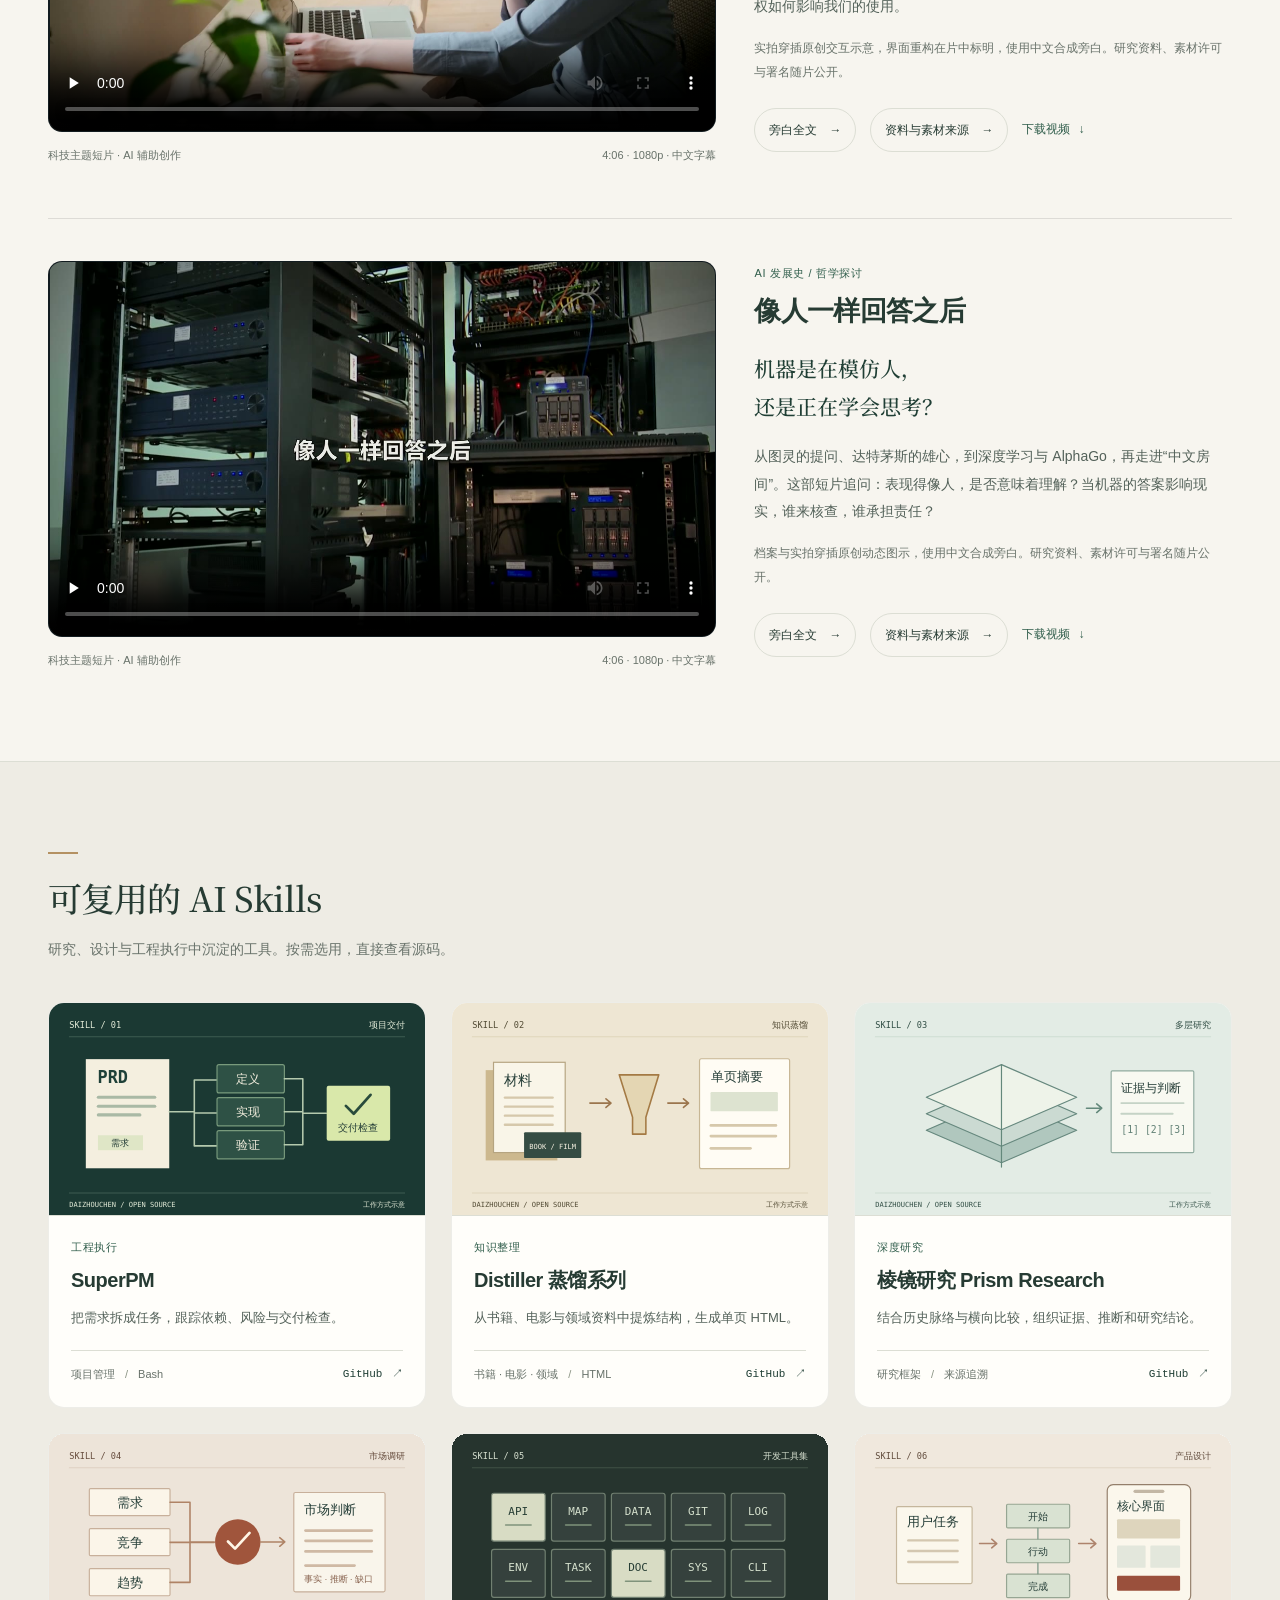
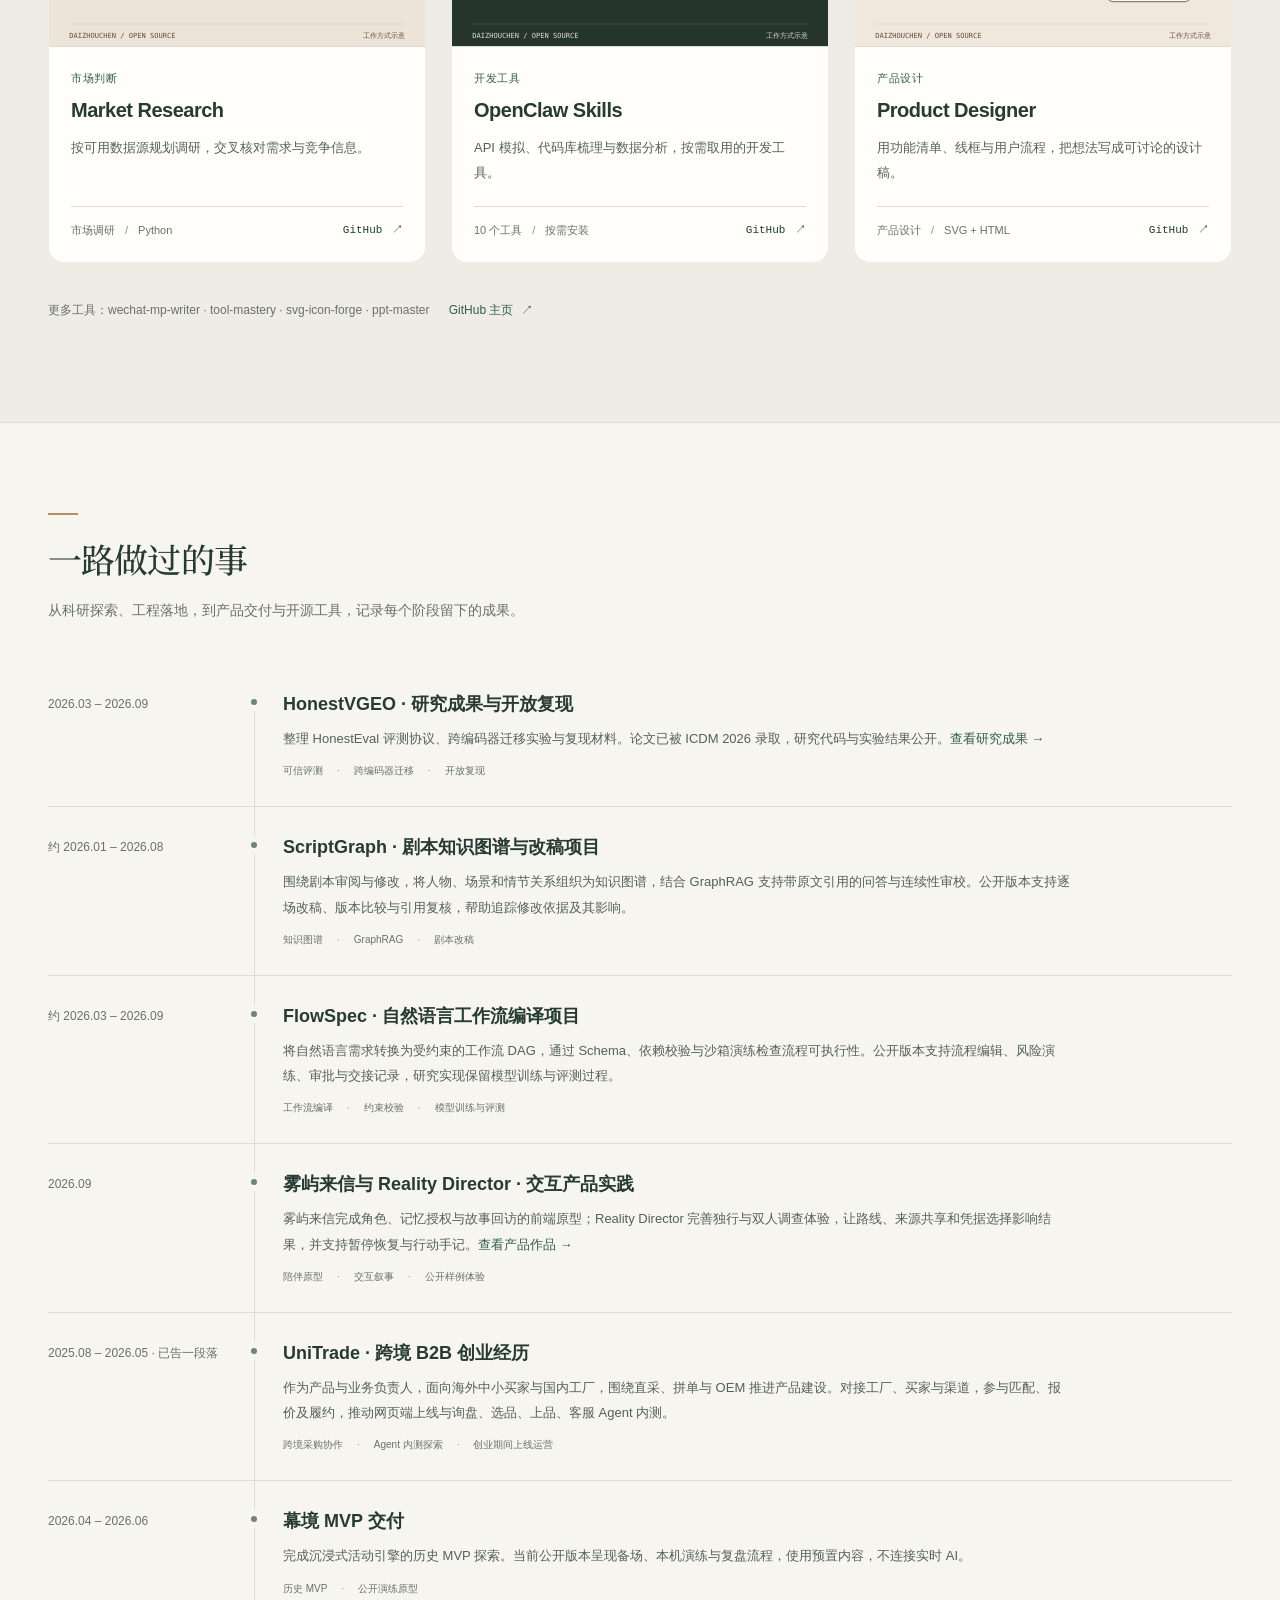
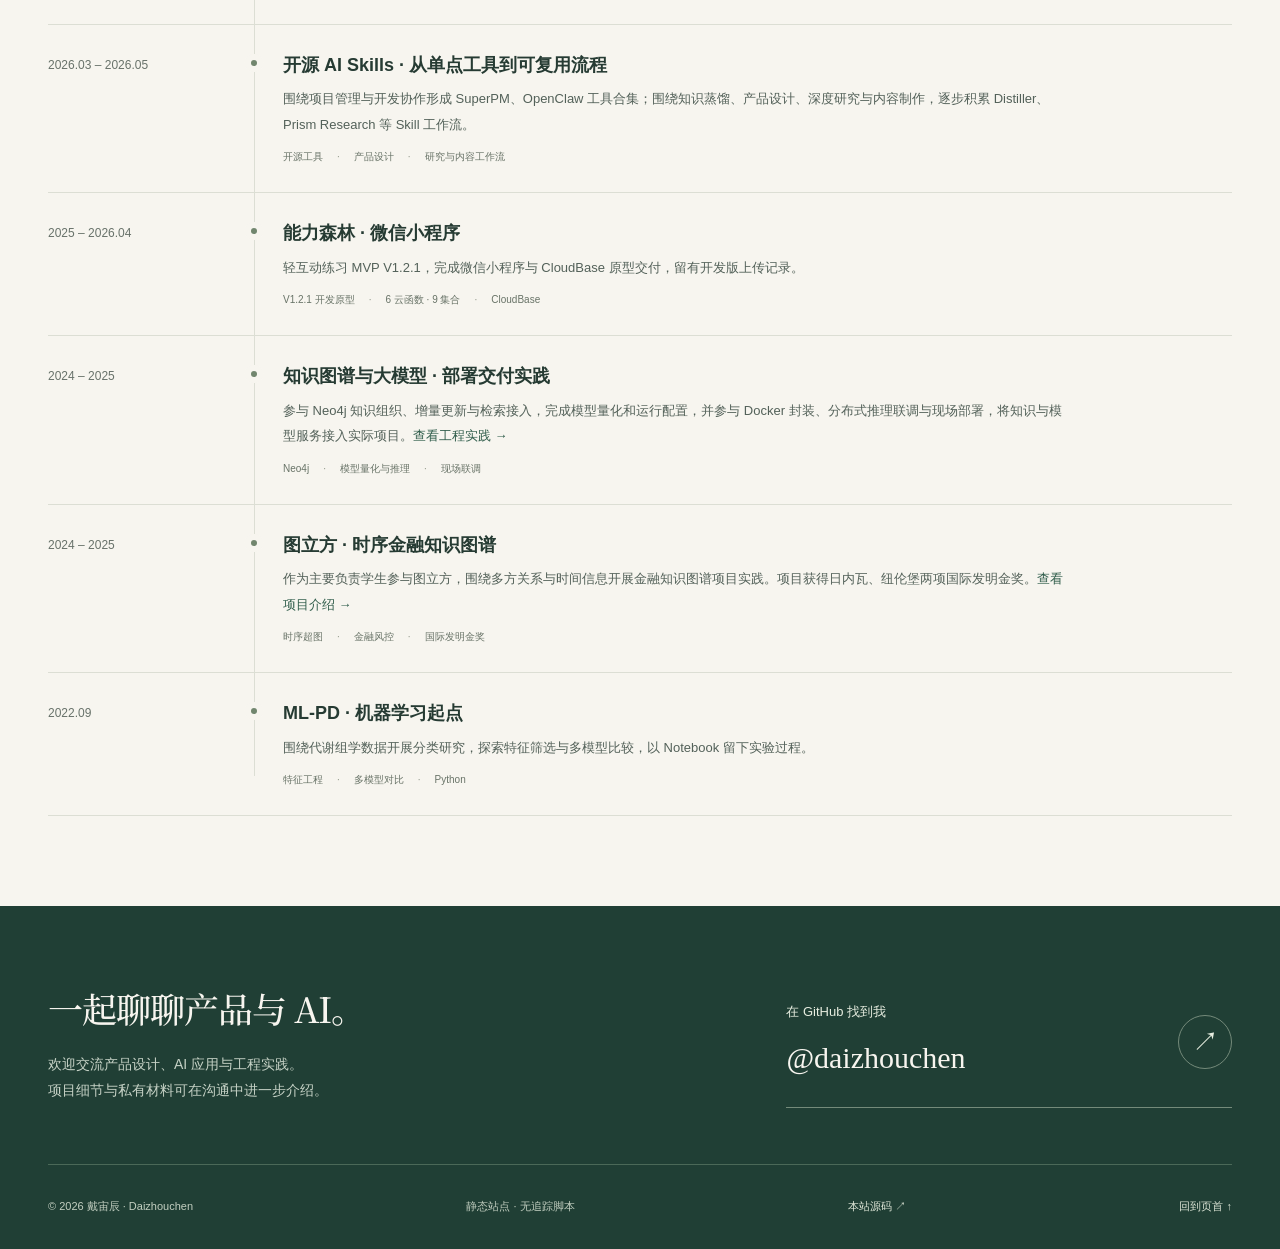
==== commit cf620726: "Add interactive motion to personal portfolio" ====
--- a/index.html
+++ b/index.html
@@ -8,8 +8,10 @@
 <meta name="description" content="戴宙辰的产品与工程实践：UniTrade 真实上线经历、图立方时序金融知识图谱、可体验的产品作品、模型部署与开源 AI Skills。"/>
 <link rel="stylesheet" href="assets/portfolio.css?v=20260928-recognition-type"/>
 <link rel="stylesheet" href="assets/films.css?v=20261006-two-films"/>
+<link rel="stylesheet" href="assets/motion.css?v=20261007"/>
 <link rel="preload" href="assets/fonts/portfolio-serif.woff2" as="font" type="font/woff2" crossorigin/>
-<script src="assets/homepage.js?v=20260927-editorial" defer></script>
+<script src="assets/homepage.js?v=20261007" defer></script>
+<script src="assets/motion.js?v=20261007" defer></script>
 </head>
 <body>
 
@@ -28,7 +30,8 @@
     </div>
   </div>
 </nav>
-<header id="top" class="hero">
+<header id="top" class="hero">
+  <div class="hero-atmosphere" aria-hidden="true"><div class="hero-light hero-light-green"></div><div class="hero-light hero-light-gold"></div><canvas class="hero-constellation"></canvas><div class="hero-orbit hero-orbit-one"></div><div class="hero-orbit hero-orbit-two"></div></div>
   <div class="wrap hero-layout">
     <div class="hero-copy">
       <p class="eyebrow">AI 产品经理 · 独立实验者</p>
--- a/assets/motion.css
+++ b/assets/motion.css
@@ -0,0 +1,47 @@
+/* A motion layer for the homepage; all content remains visible without JS. */
+.hero{isolation:isolate}
+.hero-atmosphere{position:absolute;inset:0;z-index:-1;overflow:hidden;pointer-events:none;background-image:linear-gradient(rgba(49,94,76,.035) 1px,transparent 1px),linear-gradient(90deg,rgba(49,94,76,.035) 1px,transparent 1px);background-size:58px 58px;mask-image:linear-gradient(to bottom,black 72%,transparent)}
+.hero-light{position:absolute;width:640px;height:640px;border-radius:50%;opacity:.65}
+.hero-light-green{top:-300px;right:-130px;background:radial-gradient(circle,rgba(103,171,139,.32),rgba(149,185,156,.12) 45%,transparent 70%)}
+.hero-light-gold{bottom:-380px;left:-190px;background:radial-gradient(circle,rgba(207,166,103,.33),rgba(216,193,145,.12) 45%,transparent 70%)}
+.hero-constellation{position:absolute;inset:0;width:100%;height:100%;opacity:.72}
+.hero-orbit{position:absolute;border:1px solid rgba(126,151,118,.17);border-radius:50%;width:560px;height:560px;right:1%;top:-110px;transform:rotate(-24deg) scaleY(.7)}
+.hero-orbit::before{content:"";position:absolute;top:24%;left:6%;width:7px;height:7px;border-radius:50%;background:#b49162;box-shadow:0 0 18px 5px rgba(180,145,98,.18)}
+.hero-orbit-two{width:700px;height:700px;right:-7%;top:-180px;transform:rotate(30deg) scaleY(.72);border-color:rgba(180,145,98,.13)}
+.hero-orbit-two::before{top:75%;left:5%;width:4px;height:4px;background:#6b9179}
+.motion-enabled .hero-light-green{animation:light-drift 16s ease-in-out infinite alternate}
+.motion-enabled .hero-light-gold{animation:light-drift 20s ease-in-out -8s infinite alternate-reverse}
+.motion-enabled .hero-orbit-one{animation:orbit-drift 24s ease-in-out infinite alternate}
+.motion-enabled .hero-orbit-two{animation:orbit-drift-two 30s ease-in-out infinite alternate}
+.motion-enabled .eyebrow::before{height:5px;width:5px;border-radius:50%;background:var(--accent);box-shadow:0 0 0 5px rgba(49,94,76,.08);animation:signal-pulse 3s ease-in-out infinite}
+.motion-enabled .hero-composition{transform:perspective(1100px) rotateX(var(--tilt-x,0deg)) rotateY(var(--tilt-y,0deg));transition:transform .45s cubic-bezier(.2,.7,.2,1)}
+.motion-enabled .preview,.motion-enabled .skill-art{position:relative;transform:perspective(1100px) rotateX(var(--tilt-x,0deg)) rotateY(var(--tilt-y,0deg));transition:transform .45s cubic-bezier(.2,.7,.2,1),box-shadow .45s ease}
+.motion-enabled .preview[data-hover],.motion-enabled .skill-art[data-hover]{box-shadow:0 20px 38px -24px rgba(32,63,53,.5)}
+.motion-enabled .preview::after,.motion-enabled .skill-art::after{content:"";position:absolute;inset:0;pointer-events:none;border-radius:inherit;opacity:0;transition:opacity .35s ease;background:radial-gradient(ellipse at var(--pointer-x,50%) var(--pointer-y,50%),rgba(255,255,255,.28),transparent 65%);box-shadow:inset 0 0 0 1px rgba(255,255,255,.35)}
+.motion-enabled .preview[data-hover]::after,.motion-enabled .skill-art[data-hover]::after{opacity:1}
+.motion-enabled .btn:hover,.motion-enabled .abtn.fill:hover{transform:translateY(-3px);box-shadow:0 9px 20px -13px rgba(32,63,53,.65)}
+.motion-enabled .btn span,.motion-enabled .abtn span,.motion-enabled .contact-link>span:last-child{transition:transform .3s ease}
+.motion-enabled .btn:hover span,.motion-enabled .abtn:hover span{transform:translate(2px,-2px)}
+.motion-enabled .contact-link:hover>span:last-child{transform:rotate(-12deg)}
+.reading-progress{position:fixed;top:0;left:0;width:100%;height:3px;background:linear-gradient(90deg,#315e4c,#8dba8e,#b49162);transform:scaleX(0);transform-origin:left;z-index:70;pointer-events:none;box-shadow:0 0 10px rgba(49,94,76,.18)}
+.motion-control{position:fixed;right:22px;bottom:22px;z-index:60;display:flex;align-items:center;gap:9px;min-height:44px;padding:10px 15px;border:1px solid rgba(49,94,76,.18);border-radius:30px;background:rgba(255,254,250,.94);color:var(--green);box-shadow:0 8px 26px -12px rgba(32,63,53,.25);backdrop-filter:blur(12px);font:500 11px/1.5 var(--sans);cursor:pointer}
+.motion-control::before{content:"";width:6px;height:6px;border-radius:50%;background:#939c92}
+.motion-control[aria-pressed="true"]::before{background:#477b60;box-shadow:0 0 0 3px rgba(71,123,96,.12)}
+.motion-control:hover{border-color:var(--accent)}
+.motion-control:focus-visible{outline:3px solid var(--accent);outline-offset:4px}
+.motion-control:disabled{cursor:default}
+.motion-paused .hero-atmosphere *{animation-play-state:paused!important}
+.motion-paused .hero .eyebrow::before{animation-play-state:paused!important}
+.motion-disabled{scroll-behavior:auto}
+.motion-disabled *,.motion-disabled *::before,.motion-disabled *::after{animation:none!important;transition:none!important}
+.motion-disabled .skill-card:hover,.motion-disabled .demo-card:hover .preview>img{transform:none}
+.motion-disabled .hero-work-image:hover{transform:rotate(2deg)}
+.motion-disabled .hero-companion:hover{transform:rotate(-5deg)}
+@keyframes light-drift{from{transform:translate(-35px,15px) scale(.92)}to{transform:translate(70px,55px) scale(1.15)}}
+@keyframes orbit-drift{from{transform:rotate(-24deg) scaleY(.7) translateY(0)}to{transform:rotate(-6deg) scaleY(.7) translateY(22px)}}
+@keyframes orbit-drift-two{from{transform:rotate(30deg) scaleY(.72)}to{transform:rotate(14deg) scaleY(.72) translateX(-20px)}}
+@keyframes signal-pulse{50%{box-shadow:0 0 0 8px rgba(49,94,76,.025)}}
+@media(max-width:700px){.hero-orbit{width:390px;height:390px;right:-170px;top:60px}.hero-orbit-two{width:500px;height:500px;right:-220px;top:20px}.hero-light{width:500px;height:500px}.hero-light-green{top:-220px;right:-230px}.hero-light-gold{bottom:-260px;left:-220px}.hero-atmosphere{background-size:44px 44px}.motion-control{right:12px;bottom:12px;padding:10px 12px;font-size:10px}.motion-disabled .hero-work-image:hover{transform:rotate(1deg)}}
+@media(hover:none),(pointer:coarse){.motion-enabled .hero-composition,.motion-enabled .preview,.motion-enabled .skill-art{transform:none}.motion-enabled .btn:hover,.motion-enabled .abtn.fill:hover{transform:none}}
+@media(prefers-reduced-motion:reduce){.hero-atmosphere *{animation:none!important}.motion-enabled .hero-composition,.motion-enabled .preview,.motion-enabled .skill-art,.motion-enabled .btn:hover,.motion-enabled .abtn.fill:hover{transform:none!important}.motion-enabled .preview::after,.motion-enabled .skill-art::after{display:none}.motion-disabled .hero-work-image,.motion-disabled .hero-work-image:hover,.motion-disabled .hero-companion,.motion-disabled .hero-companion:hover{transform:none}}
+@media print{.hero-atmosphere,.motion-control,.reading-progress{display:none}.motion-enabled .hero-composition,.motion-enabled .preview,.motion-enabled .skill-art{transform:none}}
